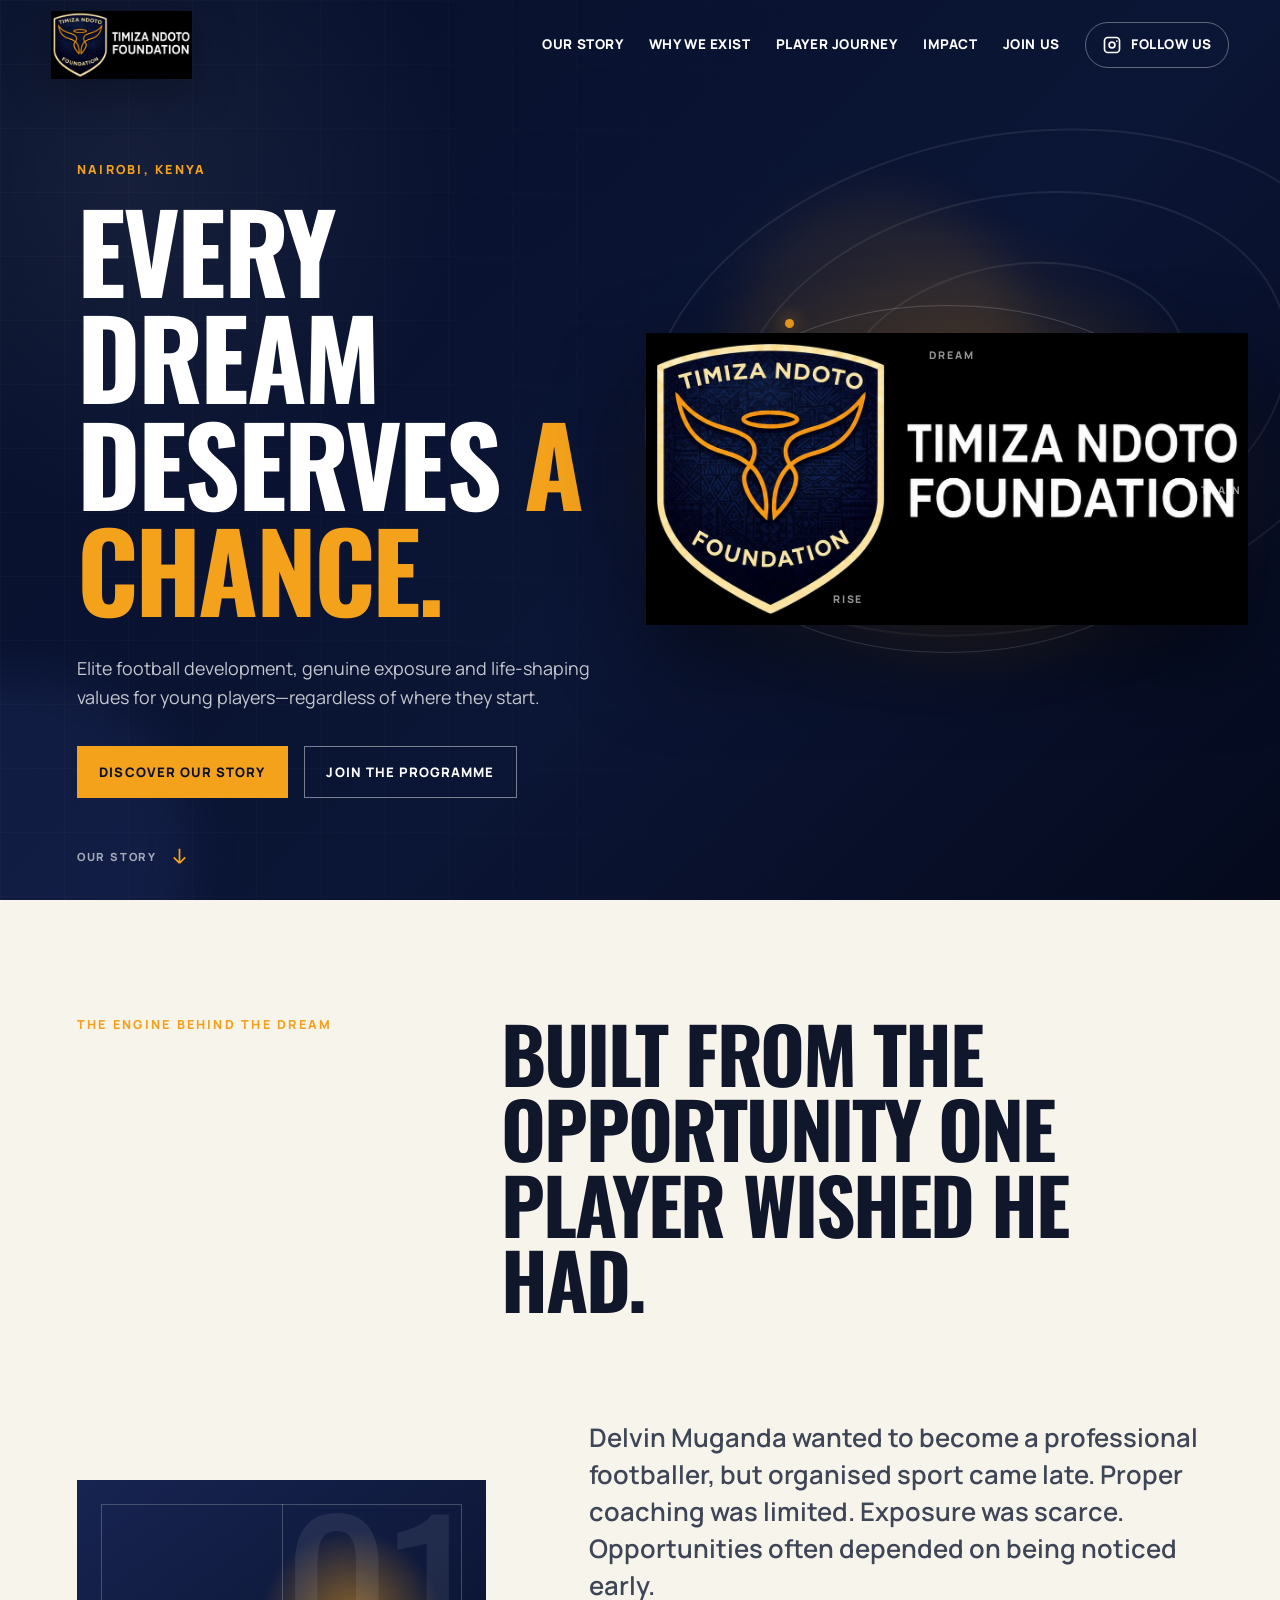
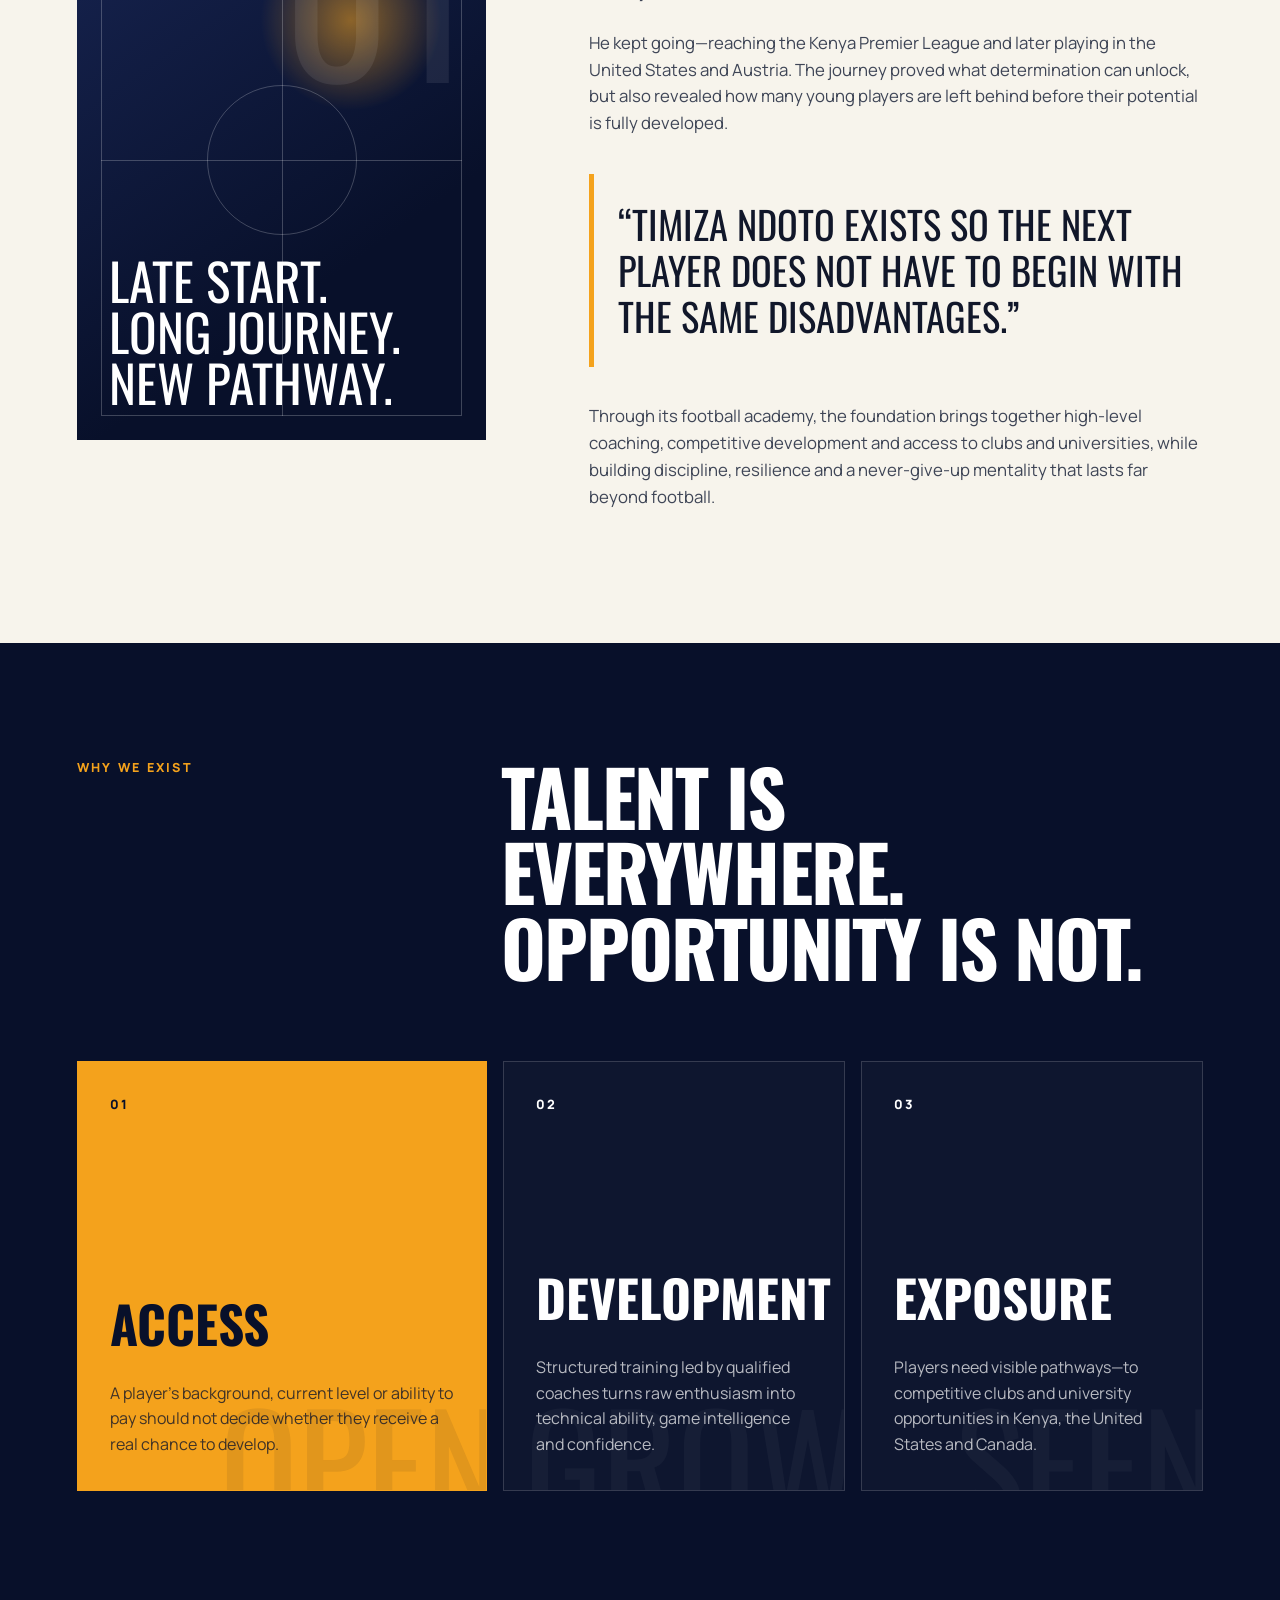
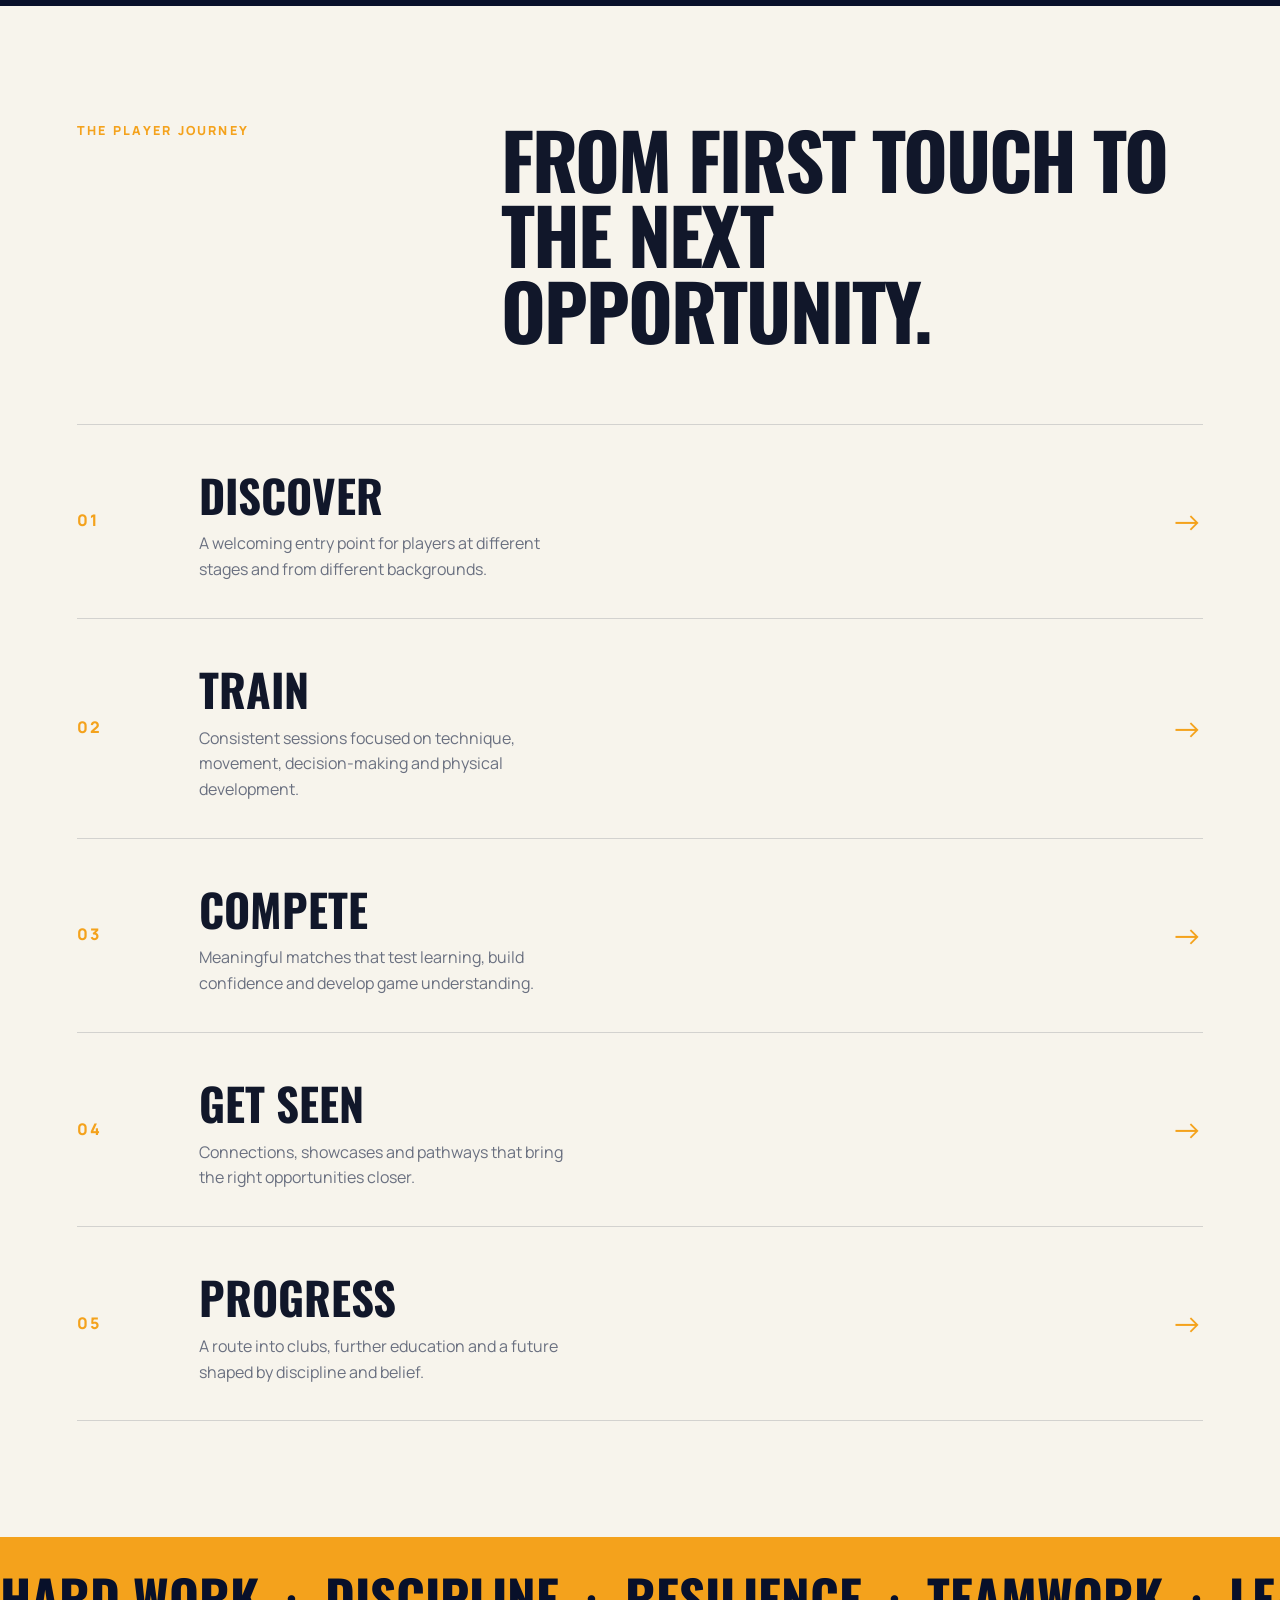
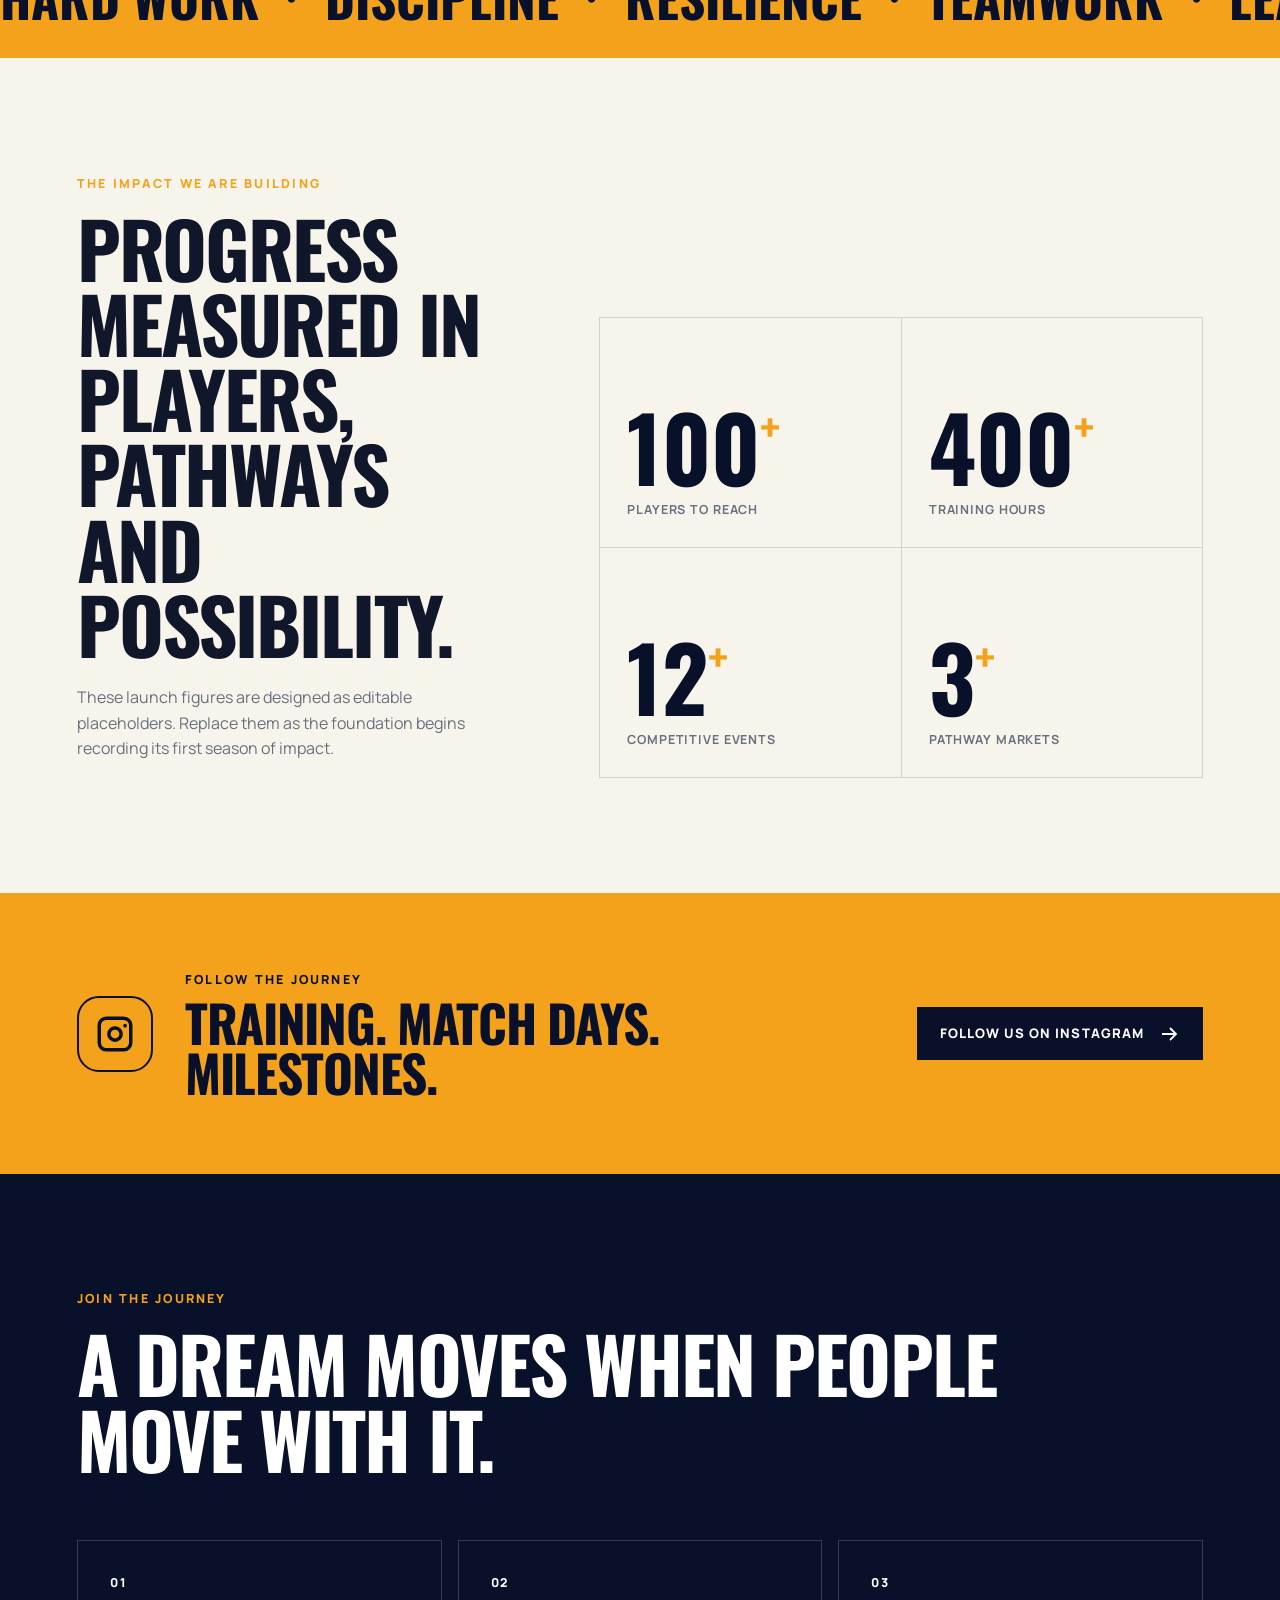
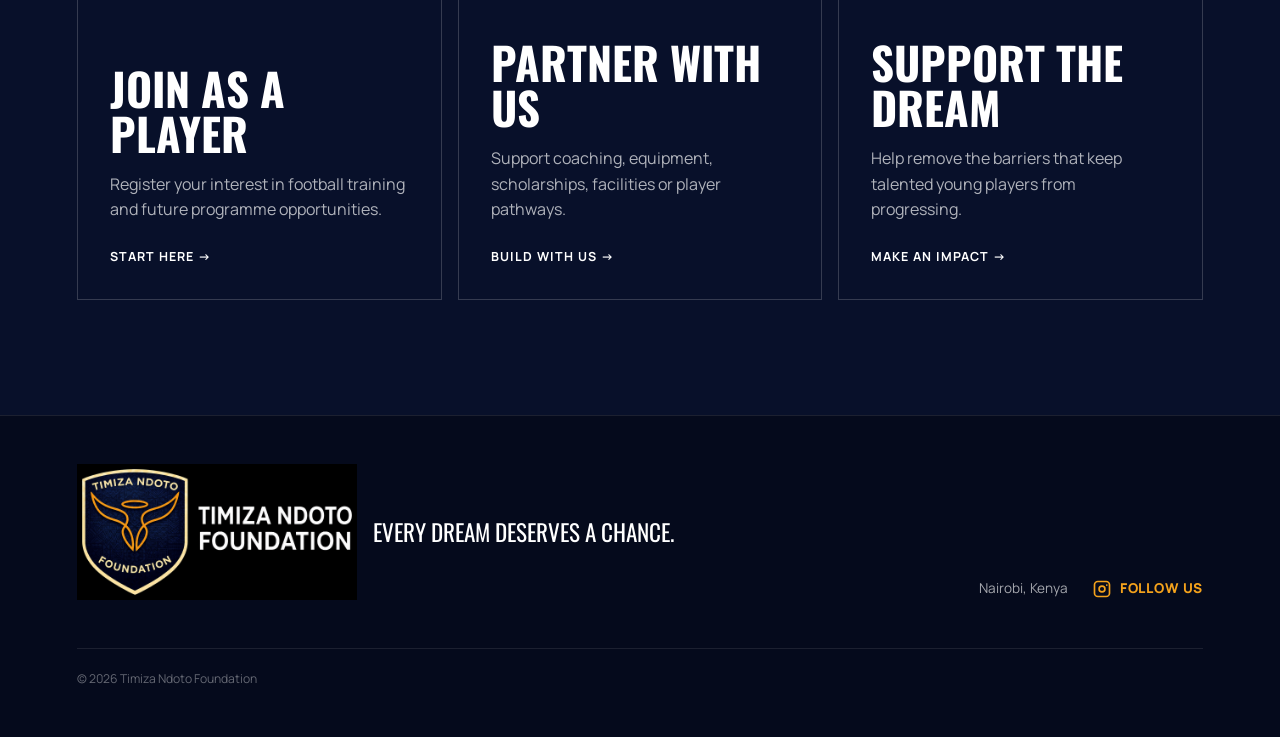
==== index.html @ 2d0fd2ae "Add files via upload Initial file upload and commit for the website" ====
<!doctype html>
<html lang="en">
<head>
  <meta charset="utf-8">
  <meta name="viewport" content="width=device-width, initial-scale=1">
  <meta name="description" content="Timiza Ndoto Foundation creates access to football development, opportunity and life-shaping support for young people in Nairobi.">
  <meta name="theme-color" content="#08102a">
  <title>Timiza Ndoto Foundation | Every Dream Deserves a Chance</title>
  <link rel="preconnect" href="https://fonts.googleapis.com">
  <link rel="preconnect" href="https://fonts.gstatic.com" crossorigin>
  <link href="https://fonts.googleapis.com/css2?family=Manrope:wght@400;500;600;700;800&family=Oswald:wght@500;600;700&display=swap" rel="stylesheet">
  <link rel="stylesheet" href="styles.css">
  <script defer src="script.js"></script>
</head>
<body>
  <a class="skip-link" href="#main">Skip to content</a>

  <header class="site-header" data-header>
    <a class="brand" href="#top" aria-label="Timiza Ndoto Foundation home">
      <img src="timiza-ndoto-foundation-logo.png" alt="Timiza Ndoto Foundation logo">
    </a>

    <button class="menu-button" type="button" aria-expanded="false" aria-controls="site-nav" data-menu-button>
      <span></span><span></span><span></span>
      <span class="sr-only">Open navigation</span>
    </button>

    <nav class="site-nav" id="site-nav" aria-label="Main navigation" data-nav>
      <a href="#story">Our story</a>
      <a href="#purpose">Why we exist</a>
      <a href="#journey">Player journey</a>
      <a href="#impact">Impact</a>
      <a href="#join">Join us</a>
      
      <a class="instagram-link" href="https://www.instagram.com/timizandotofootballacademy/" target="_blank" rel="noreferrer" aria-label="Follow Timiza Ndoto Foundation on Instagram">
        <svg aria-hidden="true" viewBox="0 0 24 24"><path d="M7 2h10a5 5 0 0 1 5 5v10a5 5 0 0 1-5 5H7a5 5 0 0 1-5-5V7a5 5 0 0 1 5-5Zm0 2a3 3 0 0 0-3 3v10a3 3 0 0 0 3 3h10a3 3 0 0 0 3-3V7a3 3 0 0 0-3-3H7Zm5 3.5A4.5 4.5 0 1 1 7.5 12 4.5 4.5 0 0 1 12 7.5Zm0 2A2.5 2.5 0 1 0 14.5 12 2.5 2.5 0 0 0 12 9.5ZM17.75 6.2a1.05 1.05 0 1 1-1.05 1.05 1.05 1.05 0 0 1 1.05-1.05Z"/></svg>
        <span>Follow us</span>
      </a>
    </nav>
  </header>

  <main id="main">
    <section class="hero" id="top" aria-labelledby="hero-title">
      <div class="hero-grid-lines" aria-hidden="true"></div>
      <div class="hero-glow hero-glow-one" aria-hidden="true"></div>
      <div class="hero-glow hero-glow-two" aria-hidden="true"></div>

      <div class="hero-copy reveal">
        <p class="eyebrow">Nairobi, Kenya</p>
        <h1 id="hero-title">Every dream deserves <em>a chance.</em></h1>
        <p class="hero-intro">Elite football development, genuine exposure and life-shaping values for young players—regardless of where they start.</p>
        <div class="hero-actions">
          <a class="button button-primary" href="#story">Discover our story</a>
          <a class="button button-ghost" href="#join">Join the programme</a>
        </div>
      </div>

      <div class="hero-mark reveal" aria-hidden="true">
        <div class="crest-orbit crest-orbit-one"></div>
        <div class="crest-orbit crest-orbit-two"></div>
        <img src="timiza-ndoto-foundation-logo.png" alt="">
        <span class="orbit-word orbit-word-one">Dream</span>
        <span class="orbit-word orbit-word-two">Train</span>
        <span class="orbit-word orbit-word-three">Rise</span>
      </div>

      <a class="scroll-cue" href="#story" aria-label="Scroll to our story">
        <span>Our story</span>
        <svg aria-hidden="true" viewBox="0 0 24 24"><path d="M12 4v15m0 0-6-6m6 6 6-6"/></svg>
      </a>
    </section>

    <section class="story section" id="story" aria-labelledby="story-title">
      <div class="section-heading reveal">
        <p class="eyebrow">The engine behind the dream</p>
        <h2 id="story-title">Built from the opportunity one player wished he had.</h2>
      </div>

      <div class="story-layout">
        <div class="story-visual reveal" role="img" aria-label="Abstract football pitch illustration representing the founder's journey">
          <div class="pitch-line pitch-line-centre"></div>
          <div class="pitch-circle"></div>
          <div class="story-number">01</div>
          <p>Late start.<br>Long journey.<br>New pathway.</p>
        </div>

        <div class="story-copy reveal">
          <p class="lead">Delvin Muganda wanted to become a professional footballer, but organised sport came late. Proper coaching was limited. Exposure was scarce. Opportunities often depended on being noticed early.</p>
          <p>He kept going—reaching the Kenya Premier League and later playing in the United States and Austria. The journey proved what determination can unlock, but also revealed how many young players are left behind before their potential is fully developed.</p>
          <blockquote>“Timiza Ndoto exists so the next player does not have to begin with the same disadvantages.”</blockquote>
          <p>Through its football academy, the foundation brings together high-level coaching, competitive development and access to clubs and universities, while building discipline, resilience and a never-give-up mentality that lasts far beyond football.</p>
        </div>
      </div>
    </section>

    <section class="purpose section section-dark" id="purpose" aria-labelledby="purpose-title">
      <div class="section-heading reveal">
        <p class="eyebrow">Why we exist</p>
        <h2 id="purpose-title">Talent is everywhere. Opportunity is not.</h2>
      </div>

      <div class="purpose-grid">
        <article class="purpose-card purpose-card-feature reveal">
          <span class="card-index">01</span>
          <h3>Access</h3>
          <p>A player’s background, current level or ability to pay should not decide whether they receive a real chance to develop.</p>
          <span class="card-word" aria-hidden="true">OPEN</span>
        </article>
        <article class="purpose-card reveal">
          <span class="card-index">02</span>
          <h3>Development</h3>
          <p>Structured training led by qualified coaches turns raw enthusiasm into technical ability, game intelligence and confidence.</p>
          <span class="card-word" aria-hidden="true">GROW</span>
        </article>
        <article class="purpose-card reveal">
          <span class="card-index">03</span>
          <h3>Exposure</h3>
          <p>Players need visible pathways—to competitive clubs and university opportunities in Kenya, the United States and Canada.</p>
          <span class="card-word" aria-hidden="true">SEEN</span>
        </article>
      </div>
    </section>

    <section class="journey section" id="journey" aria-labelledby="journey-title">
      <div class="section-heading reveal">
        <p class="eyebrow">The player journey</p>
        <h2 id="journey-title">From first touch to the next opportunity.</h2>
      </div>

      <ol class="journey-track">
        <li class="journey-step reveal">
          <span class="step-number">01</span>
          <div><h3>Discover</h3><p>A welcoming entry point for players at different stages and from different backgrounds.</p></div>
        </li>
        <li class="journey-step reveal">
          <span class="step-number">02</span>
          <div><h3>Train</h3><p>Consistent sessions focused on technique, movement, decision-making and physical development.</p></div>
        </li>
        <li class="journey-step reveal">
          <span class="step-number">03</span>
          <div><h3>Compete</h3><p>Meaningful matches that test learning, build confidence and develop game understanding.</p></div>
        </li>
        <li class="journey-step reveal">
          <span class="step-number">04</span>
          <div><h3>Get seen</h3><p>Connections, showcases and pathways that bring the right opportunities closer.</p></div>
        </li>
        <li class="journey-step reveal">
          <span class="step-number">05</span>
          <div><h3>Progress</h3><p>A route into clubs, further education and a future shaped by discipline and belief.</p></div>
        </li>
      </ol>
    </section>

    <section class="values" aria-label="Foundation values">
      <div class="values-marquee" aria-hidden="true">
        <span>Hard work</span><i>•</i><span>Discipline</span><i>•</i><span>Resilience</span><i>•</i><span>Teamwork</span><i>•</i><span>Leadership</span><i>•</i><span>Never give up</span><i>•</i>
        <span>Hard work</span><i>•</i><span>Discipline</span><i>•</i><span>Resilience</span><i>•</i><span>Teamwork</span><i>•</i><span>Leadership</span><i>•</i><span>Never give up</span><i>•</i>
      </div>
    </section>

    <section class="impact section" id="impact" aria-labelledby="impact-title">
      <div class="impact-intro reveal">
        <p class="eyebrow">The impact we are building</p>
        <h2 id="impact-title">Progress measured in players, pathways and possibility.</h2>
        <p>These launch figures are designed as editable placeholders. Replace them as the foundation begins recording its first season of impact.</p>
      </div>

      <div class="impact-grid">
        <article class="impact-stat reveal"><strong data-count="100">100</strong><span>players to reach</span></article>
        <article class="impact-stat reveal"><strong data-count="400">400</strong><span>training hours</span></article>
        <article class="impact-stat reveal"><strong data-count="12">12</strong><span>competitive events</span></article>
        <article class="impact-stat reveal"><strong data-count="3">3</strong><span>pathway markets</span></article>
      </div>
    </section>

    <section class="instagram-band" aria-labelledby="instagram-title">
      <div class="instagram-band-inner reveal">
        <div class="instagram-icon-large" aria-hidden="true">
          <svg viewBox="0 0 24 24"><path d="M7 2h10a5 5 0 0 1 5 5v10a5 5 0 0 1-5 5H7a5 5 0 0 1-5-5V7a5 5 0 0 1 5-5Zm0 2a3 3 0 0 0-3 3v10a3 3 0 0 0 3 3h10a3 3 0 0 0 3-3V7a3 3 0 0 0-3-3H7Zm5 3.5A4.5 4.5 0 1 1 7.5 12 4.5 4.5 0 0 1 12 7.5Zm0 2A2.5 2.5 0 1 0 14.5 12 2.5 2.5 0 0 0 12 9.5ZM17.75 6.2a1.05 1.05 0 1 1-1.05 1.05 1.05 1.05 0 0 1 1.05-1.05Z"/></svg>
        </div>
        <div>
          <p class="eyebrow">Follow the journey</p>
          <h2 id="instagram-title">Training. Match days. Milestones.</h2>
        </div>
        
        <a class="button button-dark" href="https://www.instagram.com/timizandotofootballacademy/" target="_blank" rel="noreferrer">
          Follow us on Instagram
          <svg aria-hidden="true" viewBox="0 0 24 24"><path d="M5 12h14m-6-6 6 6-6 6"/></svg>
        </a>
      </div>
    </section>

    <section class="join section section-dark" id="join" aria-labelledby="join-title">
      <div class="join-copy reveal">
        <p class="eyebrow">Join the journey</p>
        <h2 id="join-title">A dream moves when people move with it.</h2>
      </div>
      <div class="join-grid">
        <a class="join-card reveal" href="https://www.instagram.com/timizandotofootballacademy/" target="_blank" rel="noreferrer">
          <span>01</span><h3>Join as a player</h3><p>Register your interest in football training and future programme opportunities.</p><b>Start here →</b>
        </a>
        <a class="join-card reveal" href="https://www.instagram.com/timizandotofootballacademy/" target="_blank" rel="noreferrer">
          <span>02</span><h3>Partner with us</h3><p>Support coaching, equipment, scholarships, facilities or player pathways.</p><b>Build with us →</b>
        </a>
        <a class="join-card reveal" href="https://www.instagram.com/timizandotofootballacademy/" target="_blank" rel="noreferrer">
          <span>03</span><h3>Support the dream</h3><p>Help remove the barriers that keep talented young players from progressing.</p><b>Make an impact →</b>
        </a>
      </div>
    </section>
  </main>

  <footer class="site-footer">
    <div class="footer-brand">
      <img src="timiza-ndoto-foundation-logo.png" alt="Timiza Ndoto Foundation logo">
      <p>Every dream deserves a chance.</p>
    </div>
    <div class="footer-meta">
      <p>Nairobi, Kenya</p>
      
      <a class="footer-instagram" href="https://www.instagram.com/timizandotofootballacademy/" target="_blank" rel="noreferrer" aria-label="Follow Timiza Ndoto Foundation on Instagram">
        <svg aria-hidden="true" viewBox="0 0 24 24"><path d="M7 2h10a5 5 0 0 1 5 5v10a5 5 0 0 1-5 5H7a5 5 0 0 1-5-5V7a5 5 0 0 1 5-5Zm0 2a3 3 0 0 0-3 3v10a3 3 0 0 0 3 3h10a3 3 0 0 0 3-3V7a3 3 0 0 0-3-3H7Zm5 3.5A4.5 4.5 0 1 1 7.5 12 4.5 4.5 0 0 1 12 7.5Zm0 2A2.5 2.5 0 1 0 14.5 12 2.5 2.5 0 0 0 12 9.5ZM17.75 6.2a1.05 1.05 0 1 1-1.05 1.05 1.05 1.05 0 0 1 1.05-1.05Z"/></svg>
        <span>Follow us</span>
      </a>
    </div>
    <p class="copyright">© <span data-year></span> Timiza Ndoto Foundation</p>
  </footer>
</body>
</html>
---- styles.css ----
:root {
  --navy: #08102a;
  --navy-2: #0d1737;
  --ink: #11172a;
  --cream: #fff2cf;
  --paper: #f7f4ec;
  --gold: #f4a21c;
  --gold-soft: #ffe4a1;
  --white: #fff;
  --muted: #6a7080;
  --line: rgba(8,16,42,.15);
  --max: 1280px;
  --header-h: 90px;
}

* { box-sizing: border-box; }
html { scroll-behavior: smooth; }
body {
  margin: 0;
  background: var(--paper);
  color: var(--ink);
  font-family: "Manrope", system-ui, sans-serif;
  line-height: 1.6;
  overflow-x: hidden;
}
body.menu-open { overflow: hidden; }
a { color: inherit; }
img { display: block; max-width: 100%; }
button, a { -webkit-tap-highlight-color: transparent; }

.sr-only {
  position: absolute;
  width: 1px;
  height: 1px;
  padding: 0;
  margin: -1px;
  overflow: hidden;
  clip: rect(0,0,0,0);
  white-space: nowrap;
  border: 0;
}
.skip-link {
  position: fixed;
  left: 1rem;
  top: -4rem;
  z-index: 1000;
  background: var(--gold);
  color: var(--navy);
  padding: .75rem 1rem;
  font-weight: 800;
  text-decoration: none;
}
.skip-link:focus { top: 1rem; }

.site-header {
  position: fixed;
  inset: 0 0 auto;
  z-index: 50;
  height: var(--header-h);
  display: flex;
  align-items: center;
  justify-content: space-between;
  padding: 0 clamp(1.2rem, 4vw, 4rem);
  color: var(--white);
  transition: background .3s ease, height .3s ease, box-shadow .3s ease;
}
.site-header.scrolled {
  height: 72px;
  background: rgba(8,16,42,.94);
  backdrop-filter: blur(16px);
  box-shadow: 0 10px 35px rgba(0,0,0,.16);
}
.brand { display: inline-flex; align-items: center; z-index: 2; }
.brand img { width: auto; height: 68px; filter: drop-shadow(0 8px 22px rgba(0,0,0,.28)); transition: height .3s ease; }
.site-header.scrolled .brand img { height: 54px; }
.site-nav { display: flex; align-items: center; gap: clamp(1rem, 2vw, 2rem); }
.site-nav > a {
  color: var(--white);
  text-decoration: none;
  font-size: .84rem;
  font-weight: 800;
  letter-spacing: .04em;
  text-transform: uppercase;
}
.site-nav > a:not(.instagram-link) { position: relative; }
.site-nav > a:not(.instagram-link)::after {
  content: "";
  position: absolute;
  left: 0;
  bottom: -.45rem;
  width: 100%;
  height: 2px;
  background: var(--gold);
  transform: scaleX(0);
  transform-origin: right;
  transition: transform .25s ease;
}
.site-nav > a:hover::after,
.site-nav > a:focus-visible::after { transform: scaleX(1); transform-origin: left; }
.instagram-link {
  display: inline-flex;
  align-items: center;
  gap: .55rem;
  padding: .7rem 1rem;
  border: 1px solid rgba(255,255,255,.35);
  border-radius: 999px;
}
.instagram-link:hover { background: var(--gold); color: var(--navy); border-color: var(--gold); }
.instagram-link svg, .footer-instagram svg { width: 20px; height: 20px; fill: currentColor; }
.menu-button { display: none; }

.hero {
  position: relative;
  min-height: 100svh;
  display: grid;
  grid-template-columns: minmax(0, 1.05fr) minmax(320px, .95fr);
  align-items: center;
  gap: 3rem;
  padding: calc(var(--header-h) + 4rem) clamp(1.2rem, 6vw, 7rem) 6rem;
  background:
    radial-gradient(circle at 76% 50%, rgba(244,162,28,.17), transparent 22%),
    radial-gradient(circle at 10% 20%, rgba(255,255,255,.06), transparent 25%),
    linear-gradient(135deg, #07102b 0%, #0b1535 58%, #050a1d 100%);
  color: var(--white);
  overflow: hidden;
}
.hero::before {
  content: "";
  position: absolute;
  inset: 0;
  background-image: linear-gradient(rgba(255,255,255,.025) 1px, transparent 1px), linear-gradient(90deg, rgba(255,255,255,.025) 1px, transparent 1px);
  background-size: 64px 64px;
  mask-image: linear-gradient(to right, black, transparent 85%);
}
.hero-grid-lines {
  position: absolute;
  right: -8vw;
  top: 15%;
  width: 58vw;
  aspect-ratio: 1.5;
  border: 2px solid rgba(255,255,255,.08);
  border-radius: 50%;
  transform: rotate(-12deg);
}
.hero-grid-lines::before,
.hero-grid-lines::after {
  content: "";
  position: absolute;
  inset: 12%;
  border: inherit;
  border-radius: inherit;
}
.hero-grid-lines::after { inset: 26%; }
.hero-glow { position: absolute; border-radius: 50%; filter: blur(24px); opacity: .6; }
.hero-glow-one { width: 18rem; height: 18rem; right: 20%; top: 22%; background: rgba(244,162,28,.16); }
.hero-glow-two { width: 22rem; height: 22rem; left: -10rem; bottom: -8rem; background: rgba(70,93,180,.22); }
.hero-copy { position: relative; z-index: 2; max-width: 760px; }
.eyebrow {
  margin: 0 0 1rem;
  color: var(--gold);
  font-size: .78rem;
  font-weight: 800;
  letter-spacing: .18em;
  text-transform: uppercase;
}
.hero h1, .section-heading h2, .impact-intro h2, .join-copy h2, .instagram-band h2 {
  font-family: "Oswald", Impact, sans-serif;
  text-transform: uppercase;
  line-height: .98;
  letter-spacing: -.025em;
}
.hero h1 {
  margin: 0;
  max-width: 900px;
  font-size: clamp(4.2rem, 8.5vw, 9rem);
  font-weight: 700;
}
.hero h1 em { color: var(--gold); font-style: normal; }
.hero-intro { max-width: 650px; margin: 2rem 0 0; color: rgba(255,255,255,.76); font-size: clamp(1rem, 1.4vw, 1.22rem); }
.hero-actions { display: flex; flex-wrap: wrap; gap: 1rem; margin-top: 2.2rem; }
.button {
  display: inline-flex;
  align-items: center;
  justify-content: center;
  gap: .8rem;
  min-height: 52px;
  padding: .85rem 1.35rem;
  border: 1px solid transparent;
  text-decoration: none;
  font-size: .82rem;
  font-weight: 800;
  letter-spacing: .08em;
  text-transform: uppercase;
  transition: transform .2s ease, background .2s ease, color .2s ease, border-color .2s ease;
}
.button:hover { transform: translateY(-2px); }
.button-primary { background: var(--gold); color: var(--navy); }
.button-primary:hover { background: var(--gold-soft); }
.button-ghost { border-color: rgba(255,255,255,.45); color: var(--white); }
.button-ghost:hover { background: var(--white); color: var(--navy); }
.button-dark { background: var(--navy); color: var(--white); }
.button-dark svg { width: 24px; fill: none; stroke: currentColor; stroke-width: 1.8; }

.hero-mark {
  position: relative;
  z-index: 2;
  width: min(47vw, 700px);
  aspect-ratio: 2 / 1;
  justify-self: center;
  display: grid;
  place-items: center;
}
.hero-mark::before {
  content: "";
  position: absolute;
  inset: 2% 5%;
  border-radius: 50%;
  background: radial-gradient(circle, rgba(244,162,28,.17), rgba(244,162,28,.02) 62%, transparent 63%);
  box-shadow: 0 0 100px rgba(244,162,28,.15);
}
.hero-mark img { position: relative; width: 100%; filter: drop-shadow(0 35px 45px rgba(0,0,0,.45)); animation: float 5s ease-in-out infinite; }
.crest-orbit { position: absolute; border: 1px solid rgba(255,255,255,.18); border-radius: 50%; }
.crest-orbit-one { inset: -8% 5%; animation: spin 28s linear infinite; }
.crest-orbit-two { inset: 8% 17%; border-style: dashed; animation: spinReverse 22s linear infinite; }
.crest-orbit-one::before, .crest-orbit-two::before {
  content: "";
  position: absolute;
  width: 9px;
  height: 9px;
  border-radius: 50%;
  background: var(--gold);
  box-shadow: 0 0 18px var(--gold);
}
.crest-orbit-one::before { left: 20%; top: 4%; }
.crest-orbit-two::before { right: 3%; bottom: 34%; }
.orbit-word { position: absolute; color: rgba(255,255,255,.58); font-size: .66rem; font-weight: 800; letter-spacing: .18em; text-transform: uppercase; }
.orbit-word-one { top: 6%; left: 47%; }
.orbit-word-two { right: 1%; top: 51%; }
.orbit-word-three { bottom: 7%; left: 31%; }
.scroll-cue {
  position: absolute;
  z-index: 2;
  left: clamp(1.2rem, 6vw, 7rem);
  bottom: 2rem;
  display: flex;
  align-items: center;
  gap: .7rem;
  color: rgba(255,255,255,.62);
  text-decoration: none;
  font-size: .7rem;
  font-weight: 800;
  letter-spacing: .16em;
  text-transform: uppercase;
}
.scroll-cue svg { width: 23px; fill: none; stroke: var(--gold); stroke-width: 1.8; animation: bounce 1.7s ease-in-out infinite; }

.section { padding: clamp(5rem, 9vw, 9rem) clamp(1.2rem, 6vw, 7rem); }
.section > * { width: min(100%, var(--max)); margin-inline: auto; }
.section-heading { display: grid; grid-template-columns: .75fr 1.4fr; gap: 3rem; align-items: start; margin-bottom: clamp(3rem, 6vw, 6rem); }
.section-heading h2, .impact-intro h2, .join-copy h2, .instagram-band h2 { margin: 0; font-size: clamp(3rem, 6vw, 6.5rem); }
.story-layout { display: grid; grid-template-columns: minmax(300px, .8fr) minmax(0, 1.2fr); gap: clamp(3rem, 8vw, 8rem); align-items: center; }
.story-visual {
  position: relative;
  min-height: 560px;
  display: flex;
  flex-direction: column;
  justify-content: flex-end;
  padding: 2rem;
  color: var(--white);
  overflow: hidden;
  background:
    radial-gradient(circle at 67% 25%, rgba(244,162,28,.55), transparent 18%),
    linear-gradient(145deg, #172451, #08102a 68%);
}
.story-visual::before { content: ""; position: absolute; inset: 1.5rem; border: 1px solid rgba(255,255,255,.22); }
.story-visual::after { content: ""; position: absolute; left: 1.5rem; right: 1.5rem; top: 50%; border-top: 1px solid rgba(255,255,255,.22); }
.pitch-line-centre { position: absolute; top: 1.5rem; bottom: 1.5rem; left: 50%; border-left: 1px solid rgba(255,255,255,.22); }
.pitch-circle { position: absolute; left: 50%; top: 50%; width: 150px; height: 150px; border: 1px solid rgba(255,255,255,.22); border-radius: 50%; transform: translate(-50%,-50%); }
.story-number { position: absolute; top: .3rem; right: 1rem; color: rgba(255,255,255,.08); font-family: "Oswald"; font-size: 13rem; line-height: 1; }
.story-visual p { position: relative; z-index: 2; margin: 0; font-family: "Oswald"; font-size: clamp(2.5rem, 4vw, 4.5rem); line-height: 1; text-transform: uppercase; }
.story-copy { font-size: 1.05rem; }
.story-copy .lead { font-size: clamp(1.3rem, 2vw, 1.75rem); line-height: 1.45; font-weight: 600; }
.story-copy p { color: #3e4556; }
.story-copy blockquote { margin: 2.3rem 0; padding: 1.7rem 0 1.7rem 1.5rem; border-left: 5px solid var(--gold); font-family: "Oswald"; font-size: clamp(1.7rem, 3vw, 2.65rem); line-height: 1.2; text-transform: uppercase; }

.section-dark { background: var(--navy); color: var(--white); }
.section-dark .section-heading h2, .section-dark .join-copy h2 { color: var(--white); }
.purpose-grid { display: grid; grid-template-columns: 1.2fr 1fr 1fr; gap: 1rem; }
.purpose-card {
  position: relative;
  min-height: 430px;
  padding: 2rem;
  border: 1px solid rgba(255,255,255,.16);
  display: flex;
  flex-direction: column;
  overflow: hidden;
  background: rgba(255,255,255,.025);
  transition: transform .25s ease, border-color .25s ease, background .25s ease;
}
.purpose-card:hover { transform: translateY(-6px); border-color: var(--gold); background: rgba(255,255,255,.05); }
.purpose-card-feature { background: var(--gold); color: var(--navy); border-color: var(--gold); }
.card-index { font-weight: 800; font-size: .8rem; letter-spacing: .16em; }
.purpose-card h3 { margin: auto 0 1rem; font-family: "Oswald"; font-size: clamp(2.6rem, 4vw, 4.5rem); text-transform: uppercase; }
.purpose-card p { position: relative; z-index: 2; max-width: 28rem; margin: 0; color: rgba(255,255,255,.7); }
.purpose-card-feature p { color: rgba(8,16,42,.76); }
.card-word { position: absolute; right: -1rem; bottom: -2.7rem; color: rgba(255,255,255,.035); font-family: "Oswald"; font-size: 9rem; line-height: 1; }
.purpose-card-feature .card-word { color: rgba(8,16,42,.08); }

.journey-track { list-style: none; padding: 0; margin: 0; border-top: 1px solid var(--line); }
.journey-step { display: grid; grid-template-columns: 90px .65fr 1fr; align-items: center; gap: 2rem; padding: 2.2rem 0; border-bottom: 1px solid var(--line); }
.journey-step::after { content: "→"; justify-self: end; font-size: 2rem; color: var(--gold); }
.step-number { color: var(--gold); font-weight: 800; letter-spacing: .12em; }
.journey-step h3 { margin: 0; font-family: "Oswald"; font-size: clamp(2rem, 3.5vw, 4rem); text-transform: uppercase; }
.journey-step p { margin: 0; max-width: 620px; color: var(--muted); }

.values { overflow: hidden; padding: 1.25rem 0; background: var(--gold); color: var(--navy); }
.values-marquee { display: flex; width: max-content; align-items: center; gap: 1.4rem; animation: marquee 26s linear infinite; }
.values-marquee span { font-family: "Oswald"; font-size: clamp(2.1rem, 4vw, 4.4rem); font-weight: 700; text-transform: uppercase; white-space: nowrap; }
.values-marquee i { font-style: normal; font-size: 2rem; }

.impact { display: grid; grid-template-columns: .82fr 1.18fr; gap: clamp(3rem, 8vw, 8rem); align-items: end; }
.impact > * { width: auto; margin: 0; }
.impact-intro h2 { margin-bottom: 1.5rem; }
.impact-intro > p:last-child { max-width: 600px; color: var(--muted); }
.impact-grid { display: grid; grid-template-columns: repeat(2, 1fr); border-top: 1px solid var(--line); border-left: 1px solid var(--line); }
.impact-stat { min-height: 230px; display: flex; flex-direction: column; justify-content: flex-end; padding: 1.7rem; border-right: 1px solid var(--line); border-bottom: 1px solid var(--line); }
.impact-stat strong { color: var(--navy); font-family: "Oswald"; font-size: clamp(4rem, 7vw, 7rem); line-height: .9; }
.impact-stat strong::after { content: "+"; color: var(--gold); font-size: .5em; vertical-align: top; }
.impact-stat span { margin-top: .8rem; color: var(--muted); font-weight: 700; text-transform: uppercase; letter-spacing: .07em; font-size: .78rem; }

.instagram-band { padding: clamp(3rem, 6vw, 5rem) clamp(1.2rem, 6vw, 7rem); background: var(--gold); color: var(--navy); }
.instagram-band-inner { width: min(100%, var(--max)); margin: auto; display: grid; grid-template-columns: auto 1fr auto; align-items: center; gap: 2rem; }
.instagram-icon-large { width: 76px; height: 76px; display: grid; place-items: center; border: 2px solid var(--navy); border-radius: 22px; }
.instagram-icon-large svg { width: 42px; fill: currentColor; }
.instagram-band .eyebrow { color: var(--navy); margin-bottom: .45rem; }
.instagram-band h2 { font-size: clamp(2.4rem, 4vw, 4.8rem); }

.join-copy { margin-bottom: 4rem; max-width: var(--max); }
.join-copy h2 { max-width: 950px; }
.join-grid { display: grid; grid-template-columns: repeat(3, 1fr); gap: 1rem; }
.join-card { min-height: 360px; display: flex; flex-direction: column; padding: 2rem; color: var(--white); text-decoration: none; border: 1px solid rgba(255,255,255,.18); transition: background .25s ease, color .25s ease, transform .25s ease; }
.join-card:hover { background: var(--gold); color: var(--navy); transform: translateY(-5px); }
.join-card > span { font-size: .77rem; font-weight: 800; letter-spacing: .14em; }
.join-card h3 { margin: auto 0 1rem; font-family: "Oswald"; font-size: clamp(2.4rem, 3.5vw, 4rem); line-height: 1; text-transform: uppercase; }
.join-card p { margin: 0 0 1.5rem; color: rgba(255,255,255,.68); }
.join-card:hover p { color: rgba(8,16,42,.72); }
.join-card b { text-transform: uppercase; font-size: .78rem; letter-spacing: .08em; }

.site-footer {
  display: grid;
  grid-template-columns: 1fr auto;
  gap: 2rem;
  align-items: end;
  padding: 3rem clamp(1.2rem, 6vw, 7rem);
  background: #050a1c;
  color: var(--white);
  border-top: 1px solid rgba(255,255,255,.09);
}
.footer-brand { display: flex; align-items: center; gap: 1rem; }
.footer-brand img { width: min(280px, 46vw); }
.footer-brand p { margin: 0; font-family: "Oswald"; font-size: 1.45rem; text-transform: uppercase; }
.footer-meta { display: flex; align-items: center; justify-content: flex-end; flex-wrap: wrap; gap: 1rem 1.5rem; color: rgba(255,255,255,.64); font-size: .85rem; }
.footer-meta p { margin: 0; }
.footer-meta a { text-decoration: none; }
.footer-instagram { display: inline-flex; align-items: center; gap: .5rem; color: var(--gold); font-weight: 800; text-transform: uppercase; letter-spacing: .06em; }
.copyright { grid-column: 1 / -1; margin: 1rem 0 0; padding-top: 1.3rem; border-top: 1px solid rgba(255,255,255,.09); color: rgba(255,255,255,.38); font-size: .76rem; }

.reveal { opacity: 0; transform: translateY(28px); transition: opacity .75s ease, transform .75s ease; }
.reveal.is-visible { opacity: 1; transform: none; }

@keyframes float { 0%,100% { transform: translateY(0); } 50% { transform: translateY(-14px); } }
@keyframes spin { to { transform: rotate(360deg); } }
@keyframes spinReverse { to { transform: rotate(-360deg); } }
@keyframes bounce { 0%,100% { transform: translateY(0); } 50% { transform: translateY(7px); } }
@keyframes marquee { to { transform: translateX(-50%); } }

@media (max-width: 620px) {
  .brand img { height: 54px; }
  .site-header.scrolled .brand img { height: 48px; }
  .hero-mark { width: min(94vw, 620px); }
  .footer-brand { align-items: flex-start; flex-direction: column; }
}

@media (max-width: 1040px) {
  .site-nav {
    position: fixed;
    inset: 0;
    display: flex;
    flex-direction: column;
    align-items: flex-start;
    justify-content: center;
    padding: 7rem 2rem 3rem;
    gap: 1.4rem;
    background: var(--navy);
    transform: translateX(100%);
    transition: transform .3s ease;
  }
  .site-nav.open { transform: translateX(0); }
  .site-nav > a { font-family: "Oswald"; font-size: 2rem; }
  .instagram-link { margin-top: 1rem; font-family: "Manrope" !important; font-size: .8rem !important; }
  .menu-button {
    position: relative;
    z-index: 2;
    display: grid;
    gap: 5px;
    width: 46px;
    height: 46px;
    place-content: center;
    border: 1px solid rgba(255,255,255,.35);
    background: transparent;
  }
  .menu-button span:not(.sr-only) { width: 21px; height: 2px; background: var(--white); transition: transform .2s ease, opacity .2s ease; }
  .menu-button.active span:nth-child(1) { transform: translateY(7px) rotate(45deg); }
  .menu-button.active span:nth-child(2) { opacity: 0; }
  .menu-button.active span:nth-child(3) { transform: translateY(-7px) rotate(-45deg); }
  .hero { grid-template-columns: 1fr; padding-top: 9rem; }
  .hero-copy { max-width: 820px; }
  .hero-mark { width: min(74vw, 520px); margin-top: -2rem; }
  .scroll-cue { display: none; }
  .section-heading { grid-template-columns: 1fr; gap: .7rem; }
  .story-layout { grid-template-columns: 1fr; }
  .story-visual { min-height: 430px; }
  .purpose-grid { grid-template-columns: 1fr 1fr; }
  .purpose-card-feature { grid-column: 1 / -1; }
  .impact { grid-template-columns: 1fr; }
  .instagram-band-inner { grid-template-columns: auto 1fr; }
  .instagram-band .button { grid-column: 1 / -1; justify-self: start; }
}

@media (max-width: 720px) {
  :root { --header-h: 76px; }
  .site-header { padding-inline: 1rem; }
  .brand { width: 61px; }
  .hero { min-height: auto; padding: 8.2rem 1.15rem 4rem; gap: 1.2rem; }
  .hero h1 { font-size: clamp(3.4rem, 18vw, 5.7rem); }
  .hero-intro { margin-top: 1.4rem; }
  .hero-actions { align-items: stretch; flex-direction: column; }
  .hero-actions .button { width: 100%; }
  .hero-mark { width: min(92vw, 450px); }
  .section { padding: 5rem 1.15rem; }
  .section-heading h2, .impact-intro h2, .join-copy h2 { font-size: clamp(2.8rem, 14vw, 4.5rem); }
  .story-visual { min-height: 370px; }
  .story-number { font-size: 9rem; }
  .purpose-grid, .join-grid { grid-template-columns: 1fr; }
  .purpose-card-feature { grid-column: auto; }
  .purpose-card, .join-card { min-height: 330px; }
  .journey-step { grid-template-columns: 48px 1fr; gap: 1rem; }
  .journey-step::after { display: none; }
  .journey-step p { grid-column: 2; }
  .impact-grid { grid-template-columns: 1fr; }
  .impact-stat { min-height: 180px; }
  .instagram-band { padding: 3.5rem 1.15rem; }
  .instagram-band-inner { grid-template-columns: 1fr; }
  .instagram-icon-large { width: 62px; height: 62px; }
  .instagram-band .button { grid-column: auto; width: 100%; }
  .site-footer { grid-template-columns: 1fr; padding: 2.5rem 1.15rem; }
  .footer-meta { justify-content: flex-start; flex-direction: column; align-items: flex-start; }
}

@media (prefers-reduced-motion: reduce) {
  html { scroll-behavior: auto; }
  *, *::before, *::after { animation-duration: .01ms !important; animation-iteration-count: 1 !important; transition-duration: .01ms !important; }
  .reveal { opacity: 1; transform: none; }
}
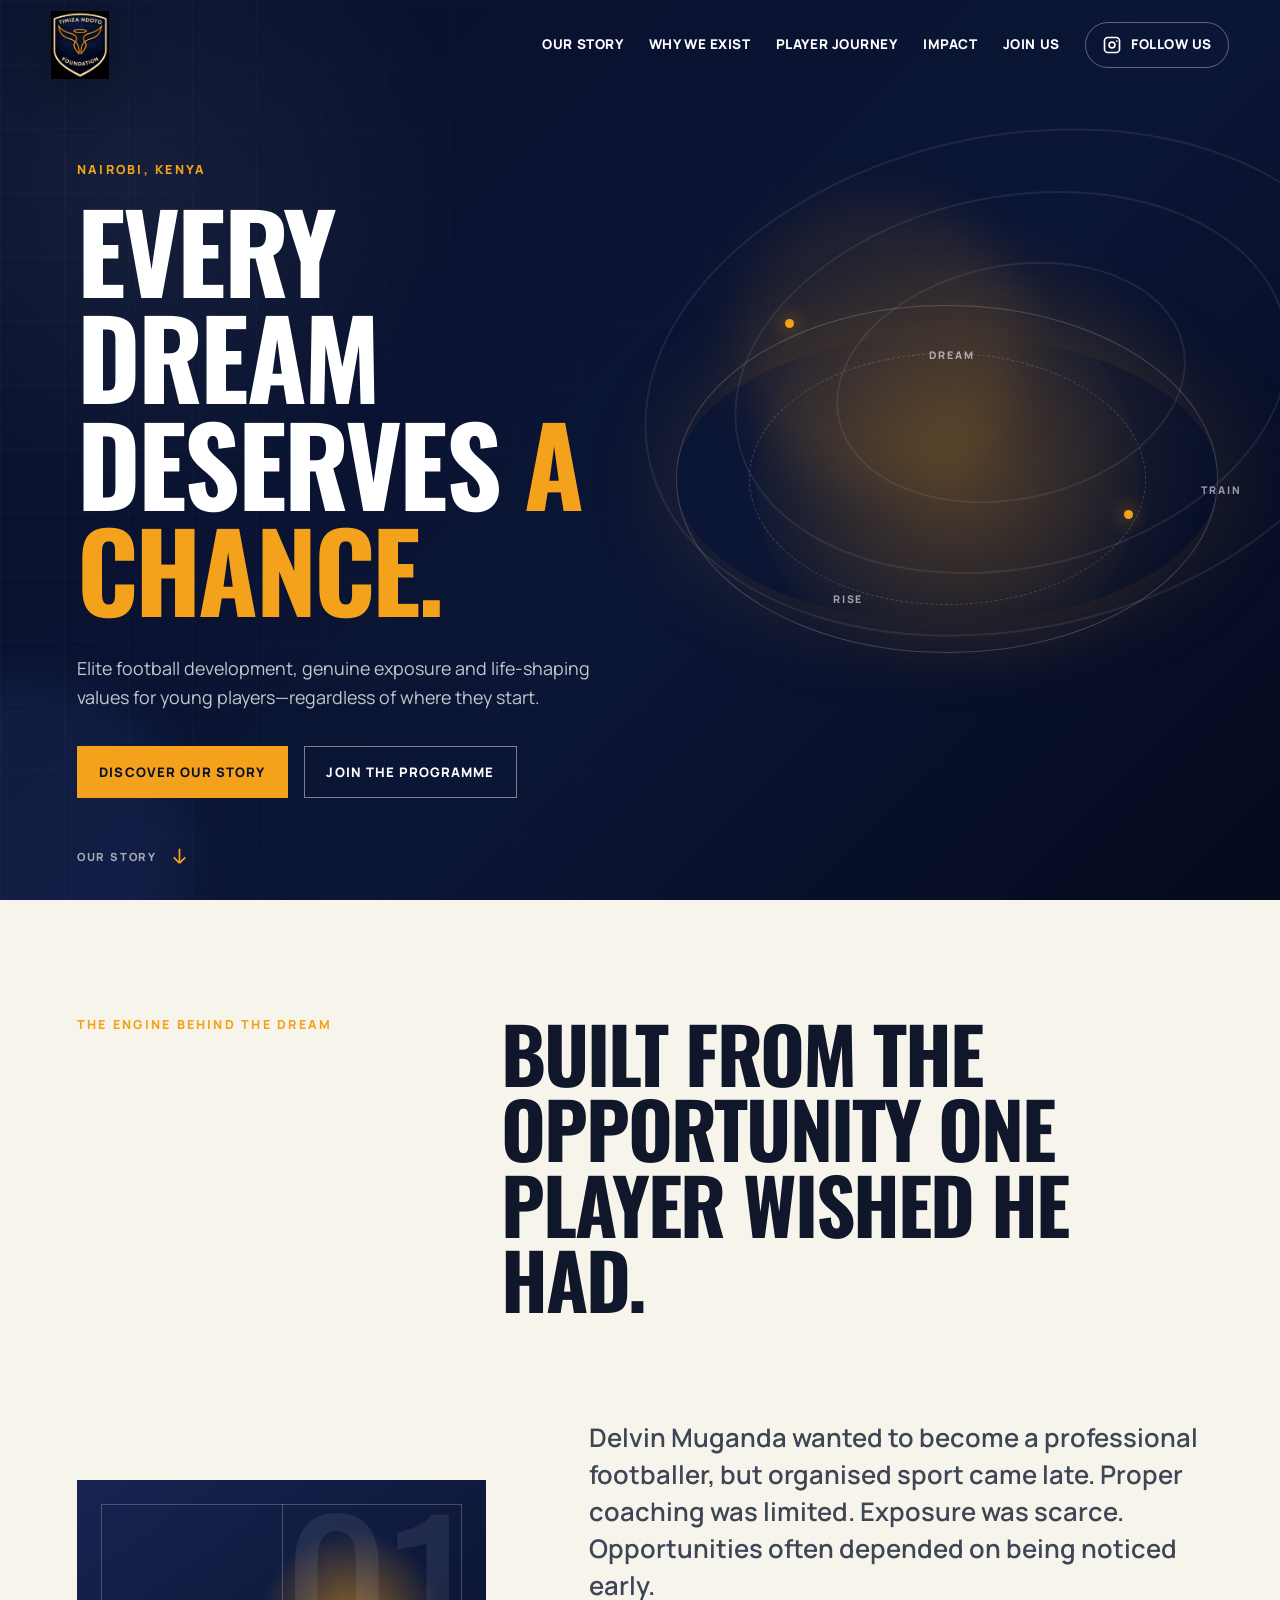
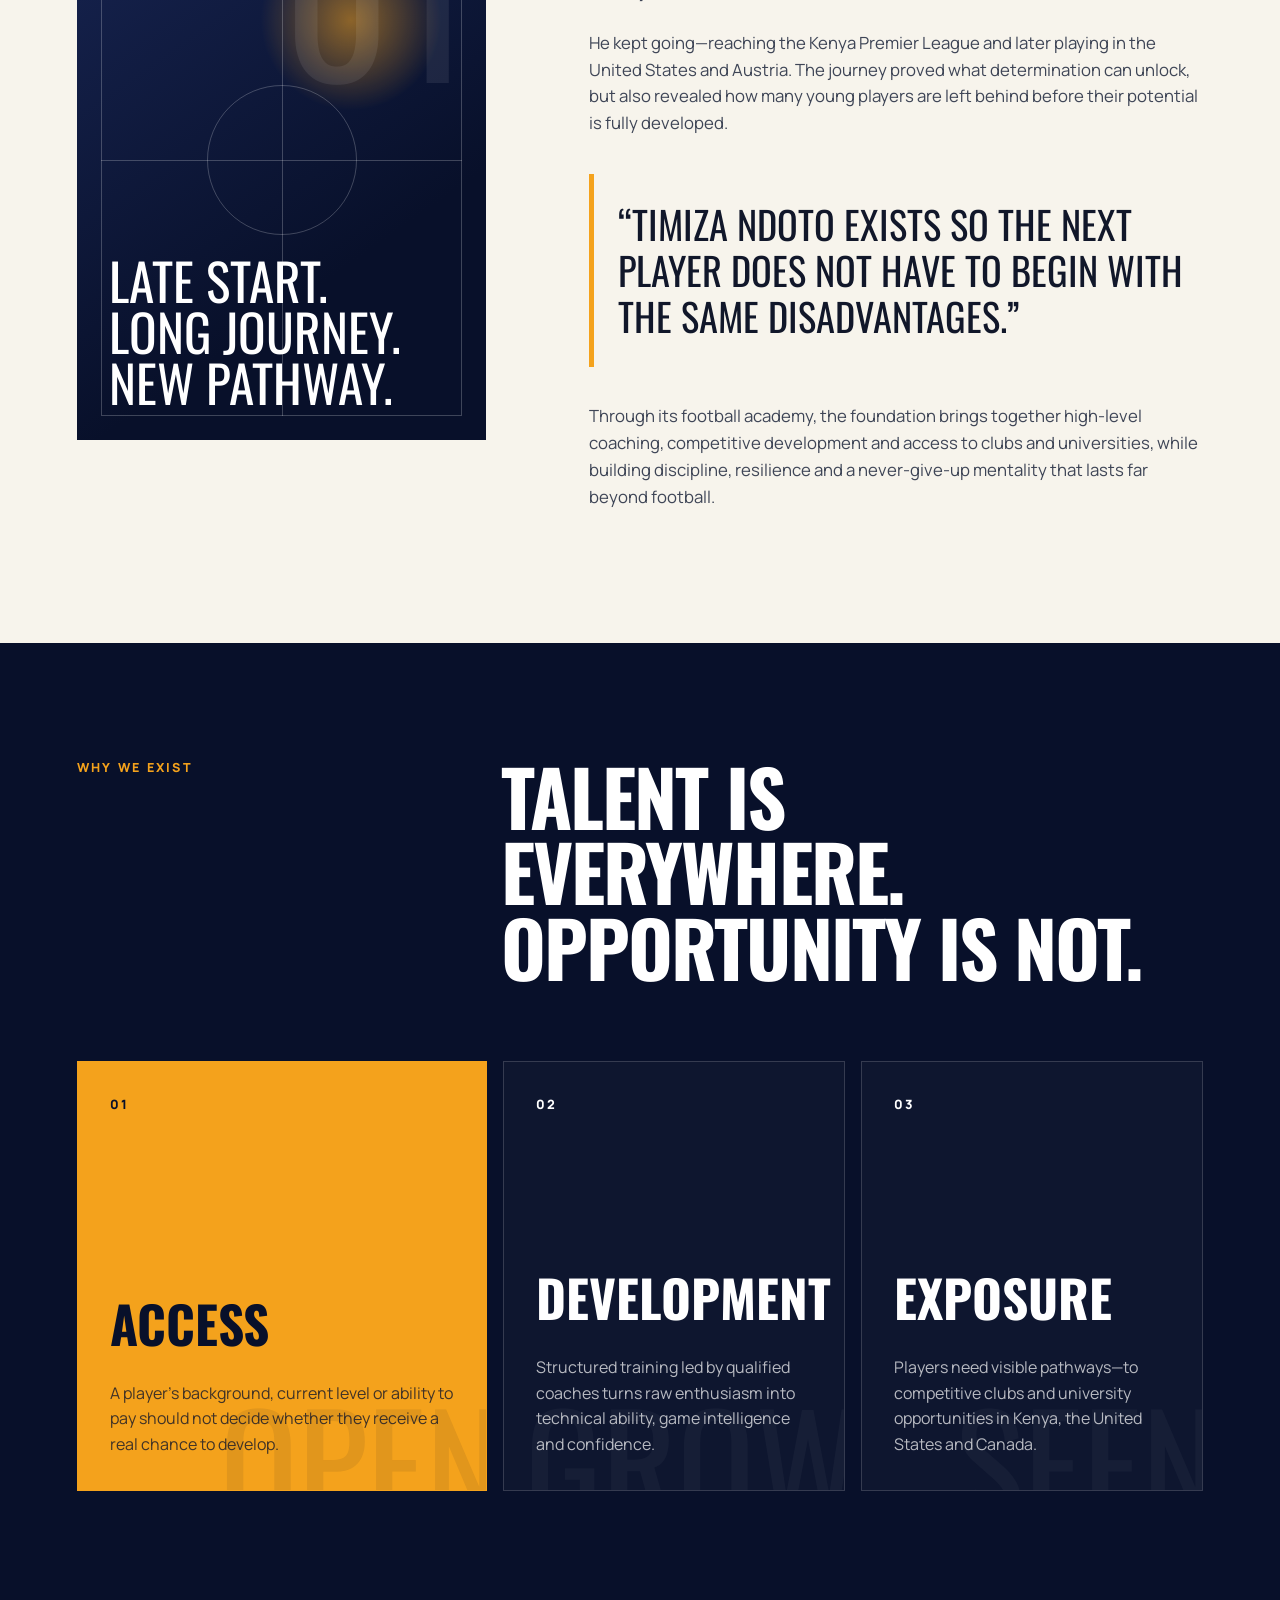
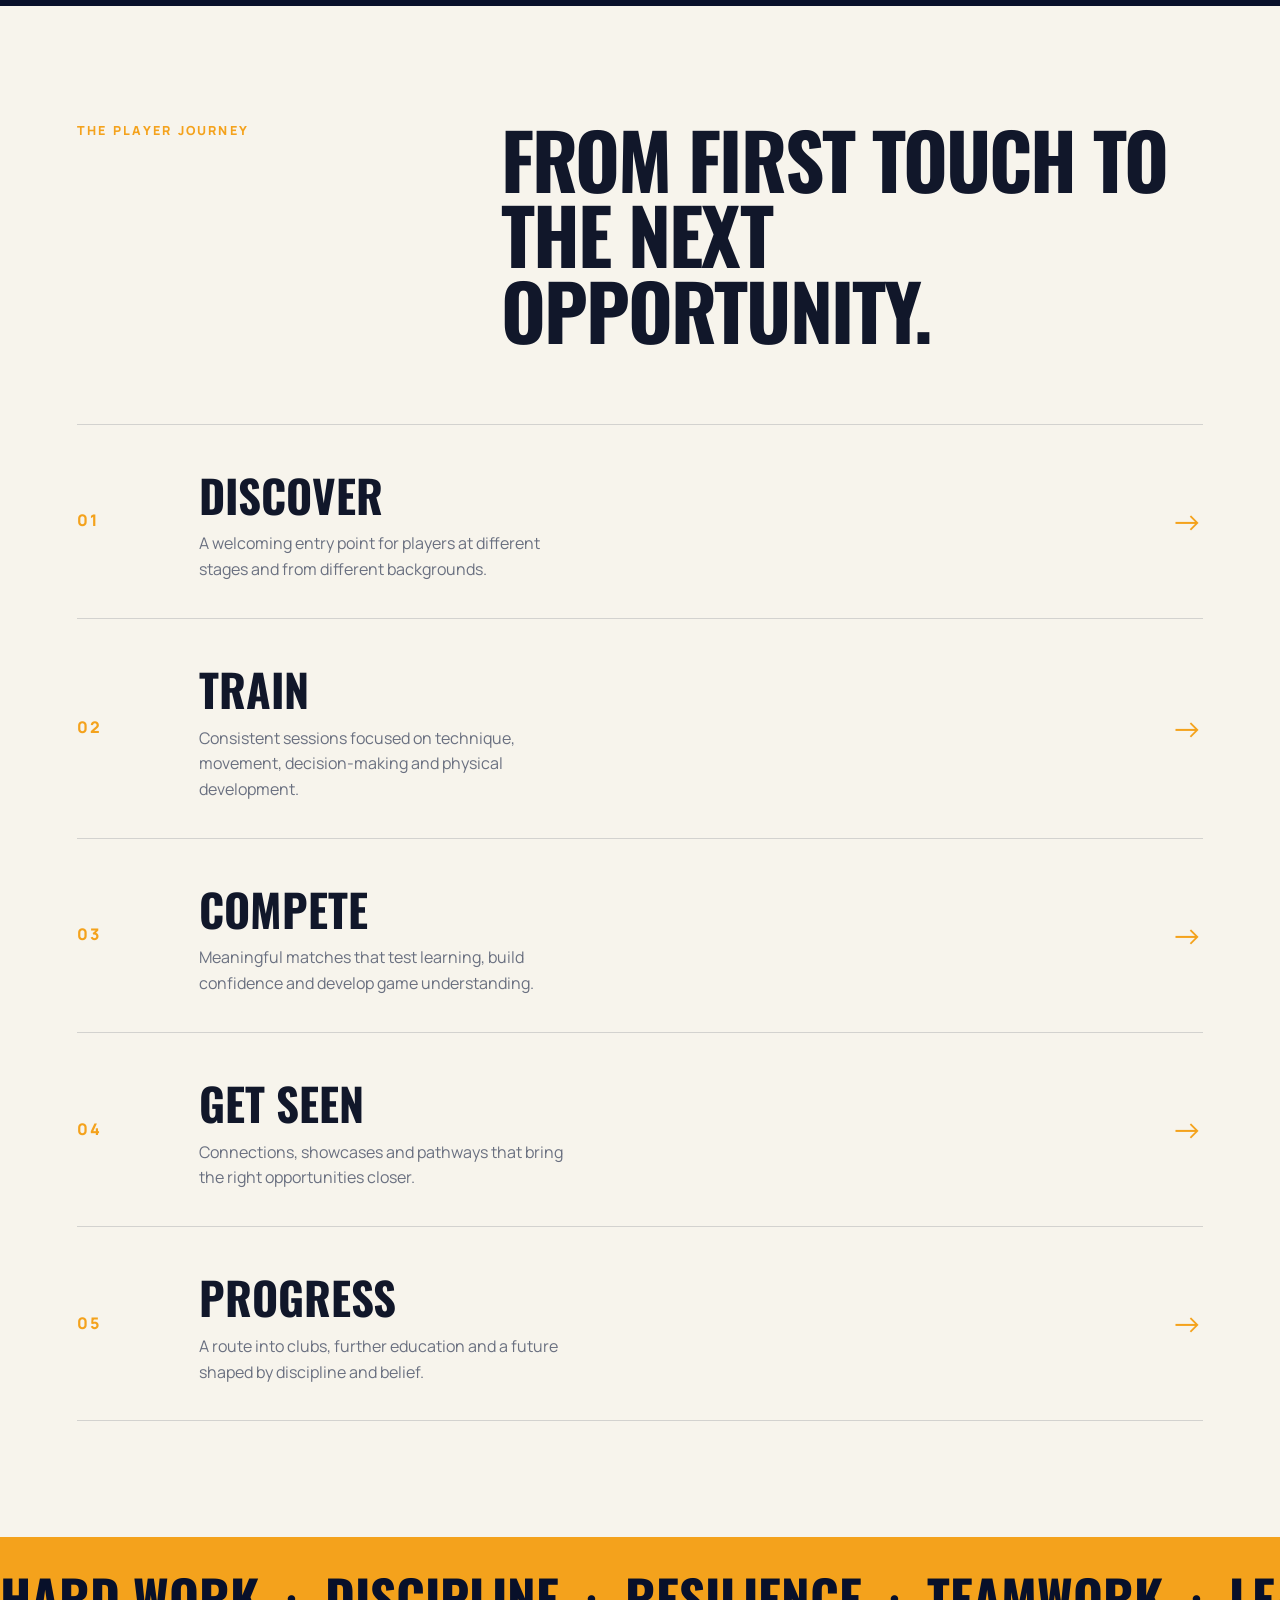
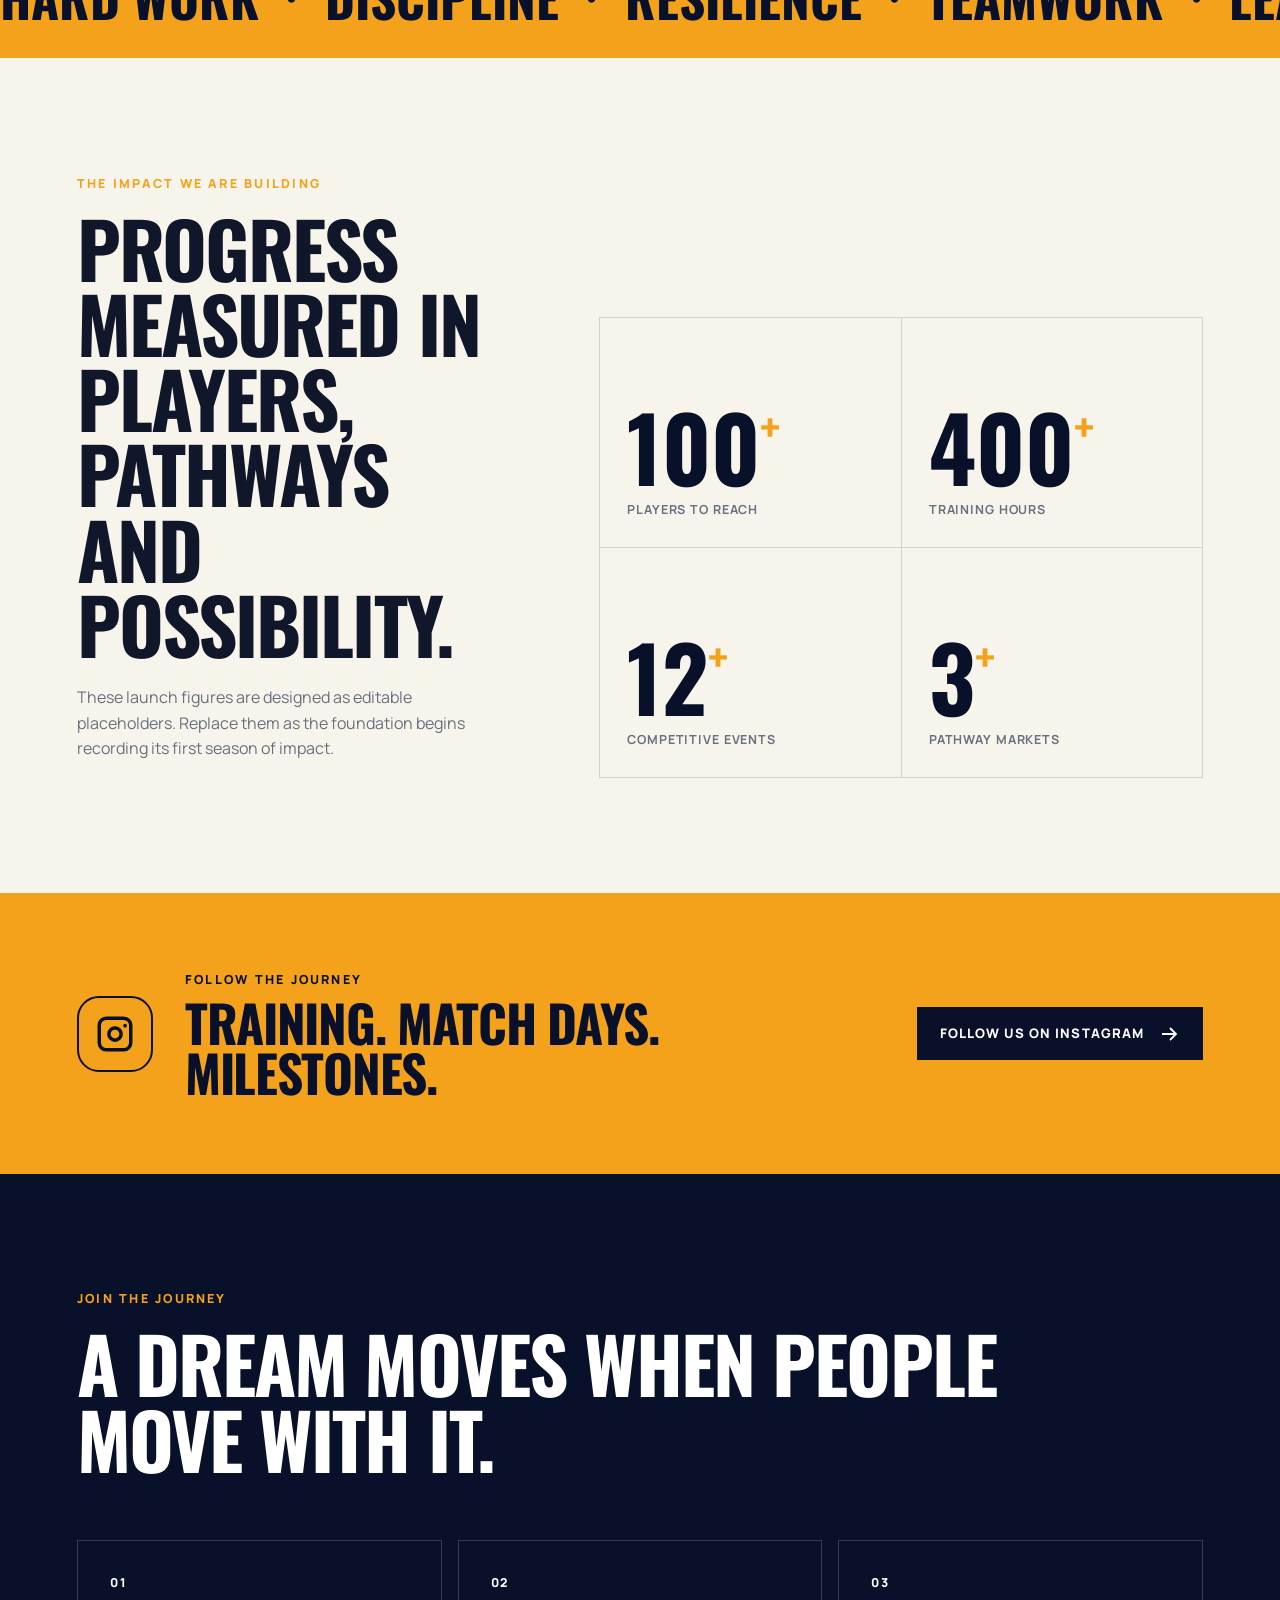
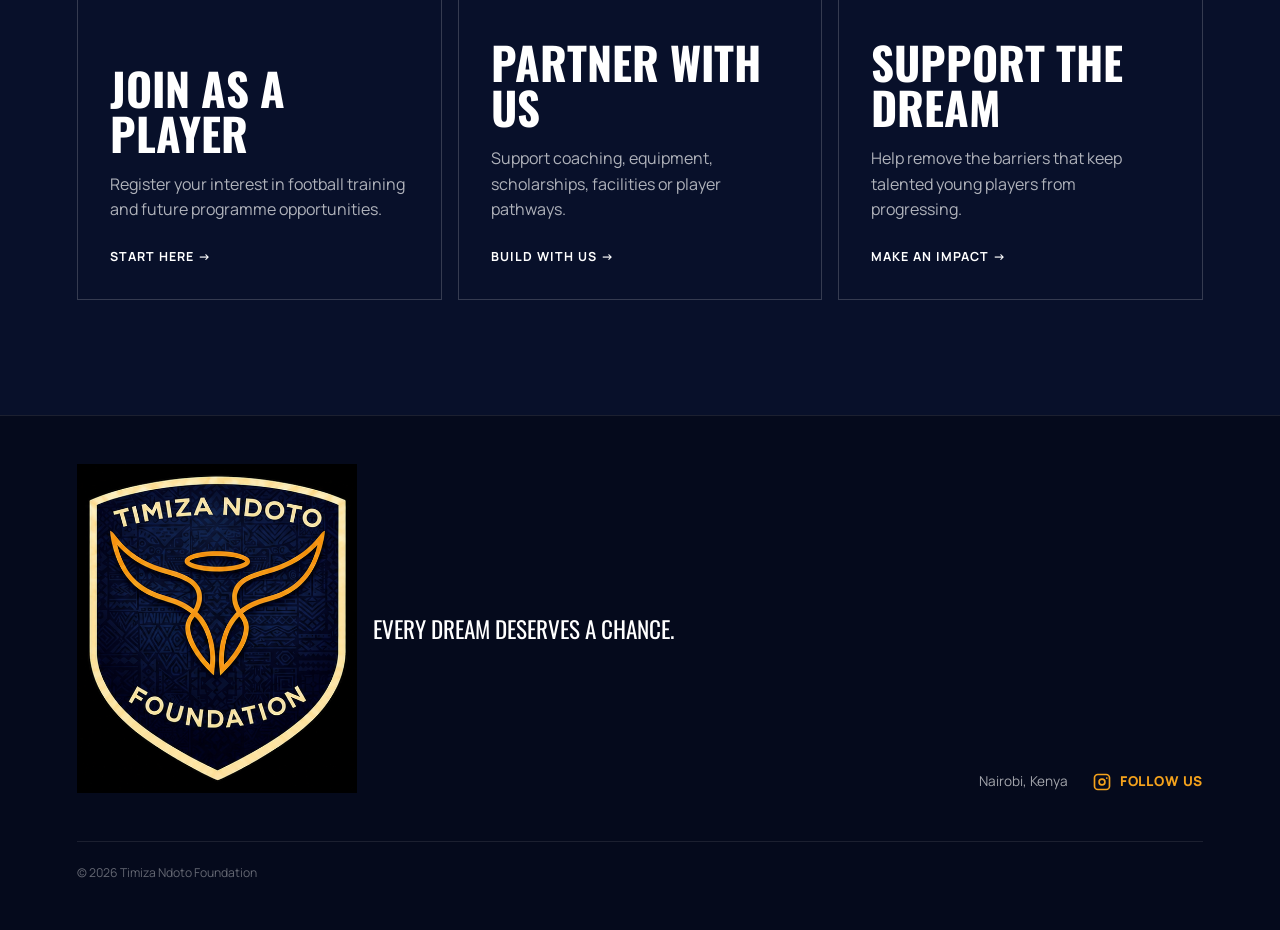
==== commit 293edb88: "Update index.html Removed logo on planets animation" ====
--- a/index.html
+++ b/index.html
@@ -58,7 +58,6 @@
       <div class="hero-mark reveal" aria-hidden="true">
         <div class="crest-orbit crest-orbit-one"></div>
         <div class="crest-orbit crest-orbit-two"></div>
-        <img src="timiza-ndoto-foundation-logo.png" alt="">
         <span class="orbit-word orbit-word-one">Dream</span>
         <span class="orbit-word orbit-word-two">Train</span>
         <span class="orbit-word orbit-word-three">Rise</span>
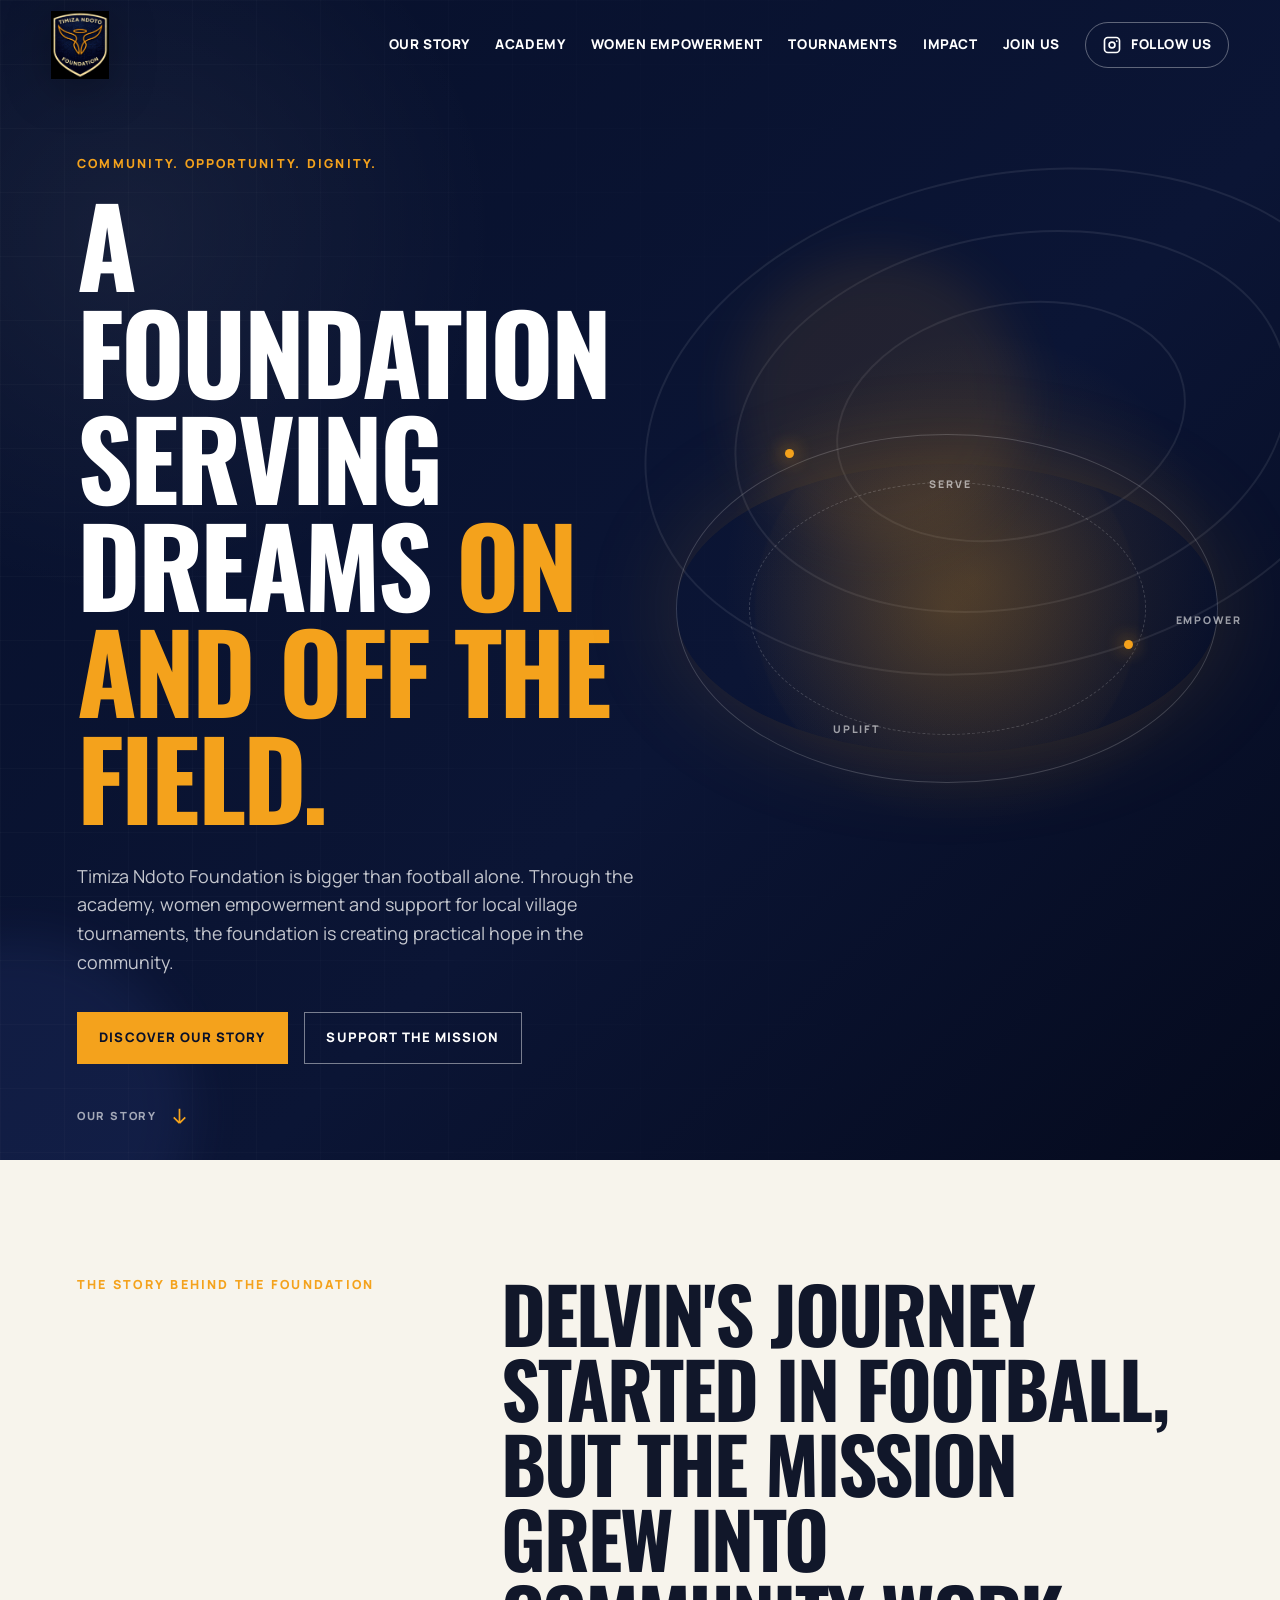
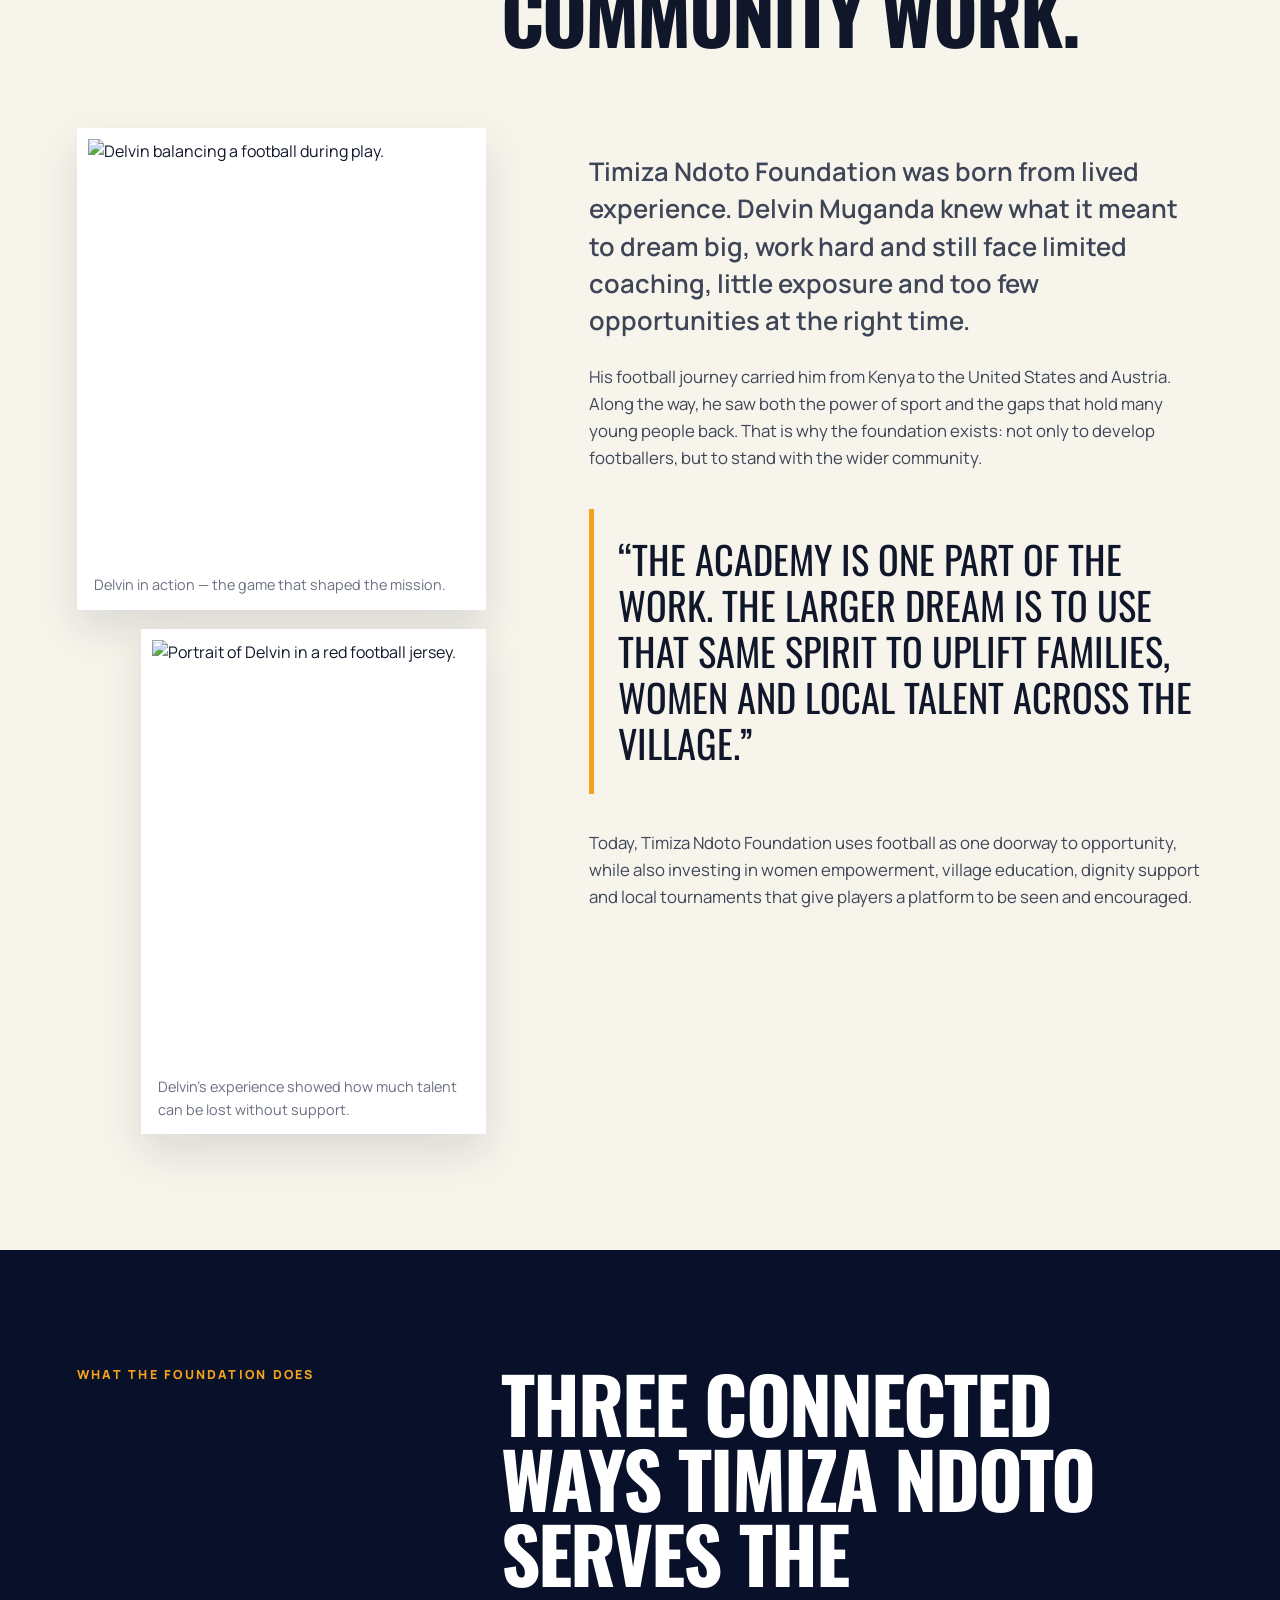
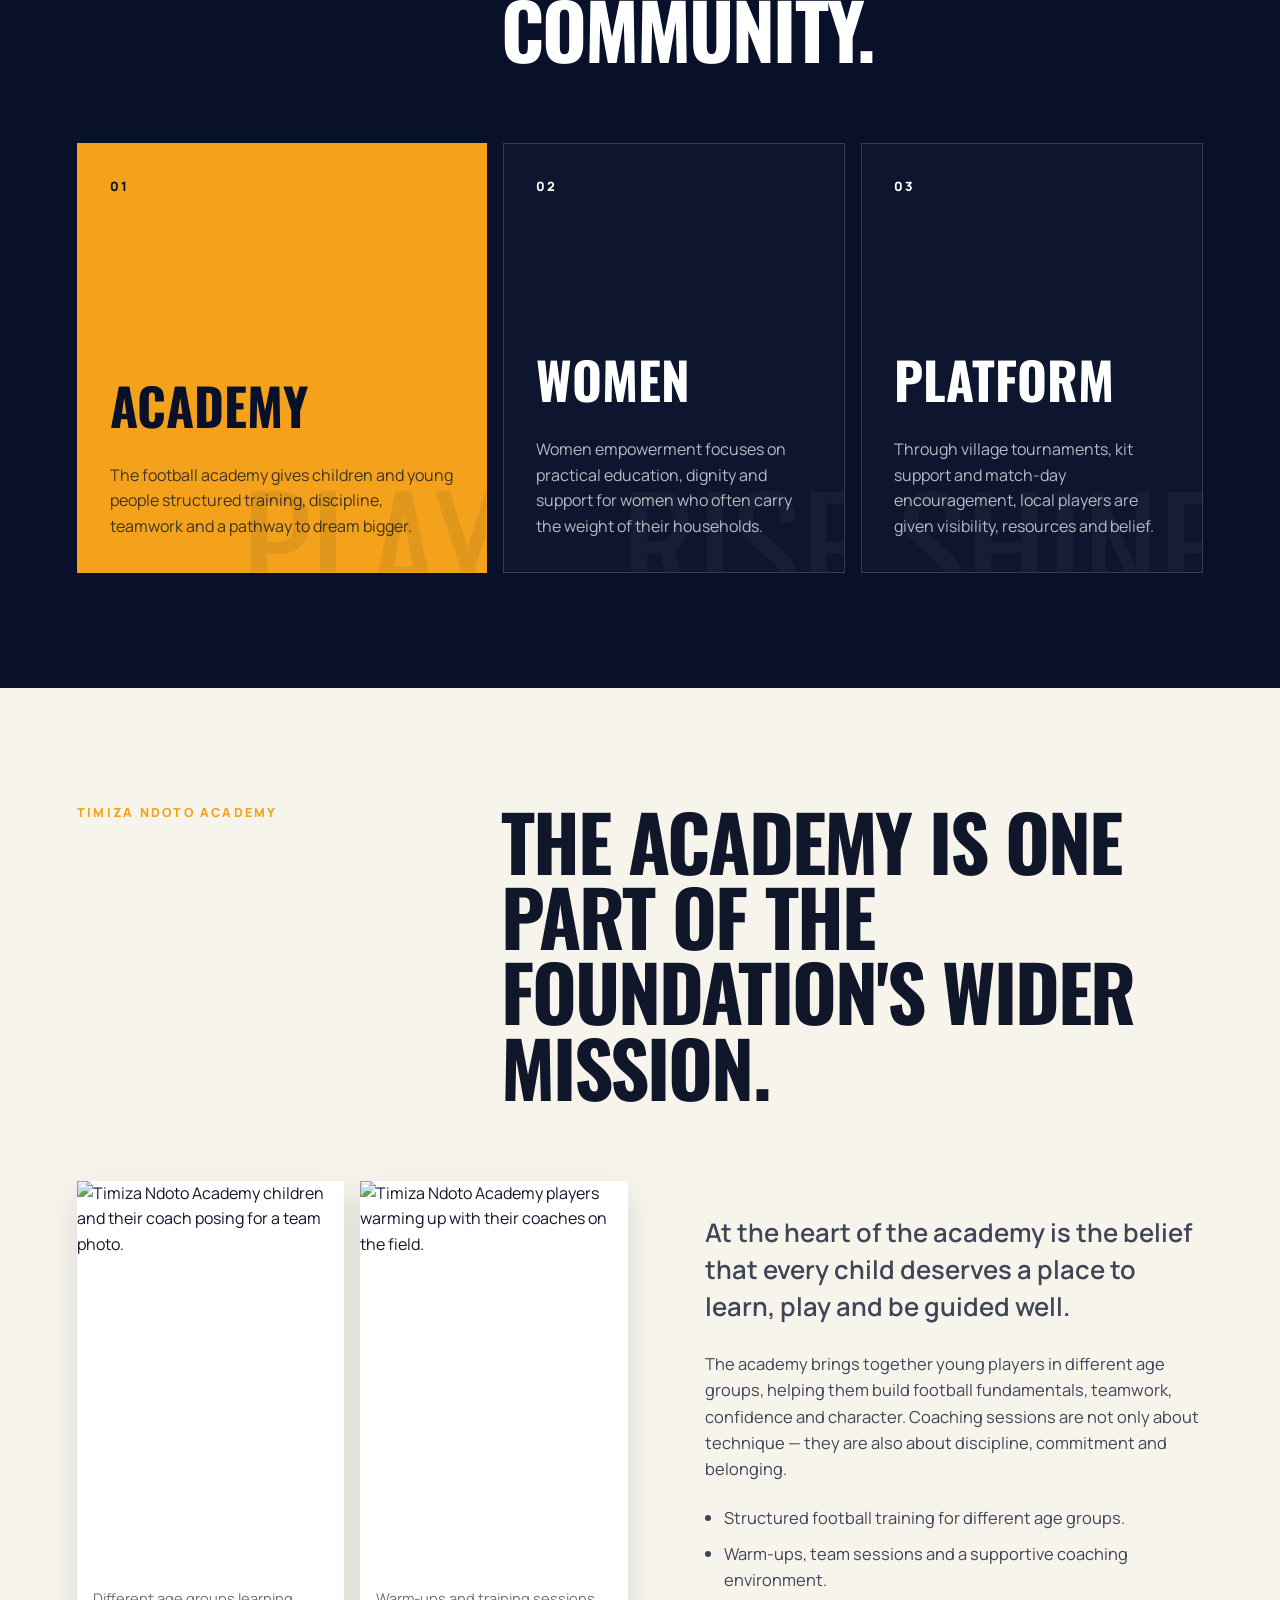
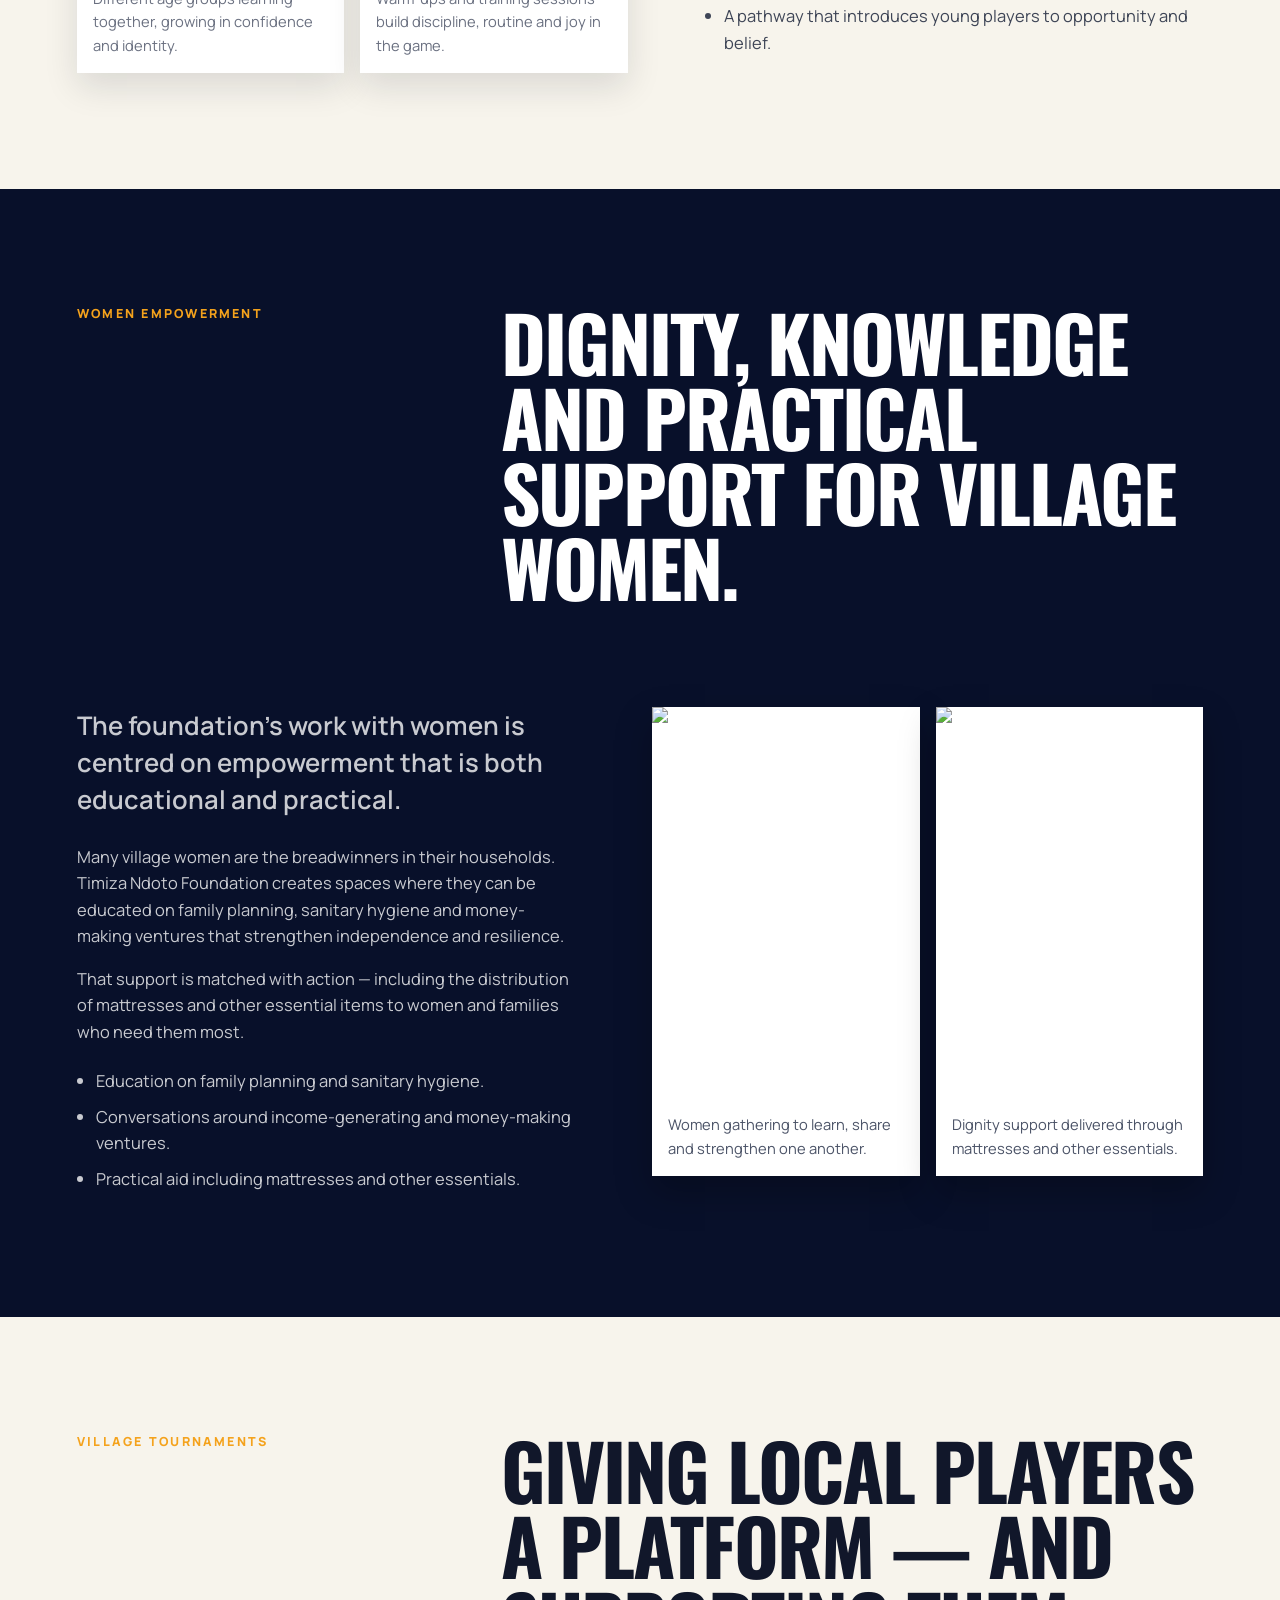
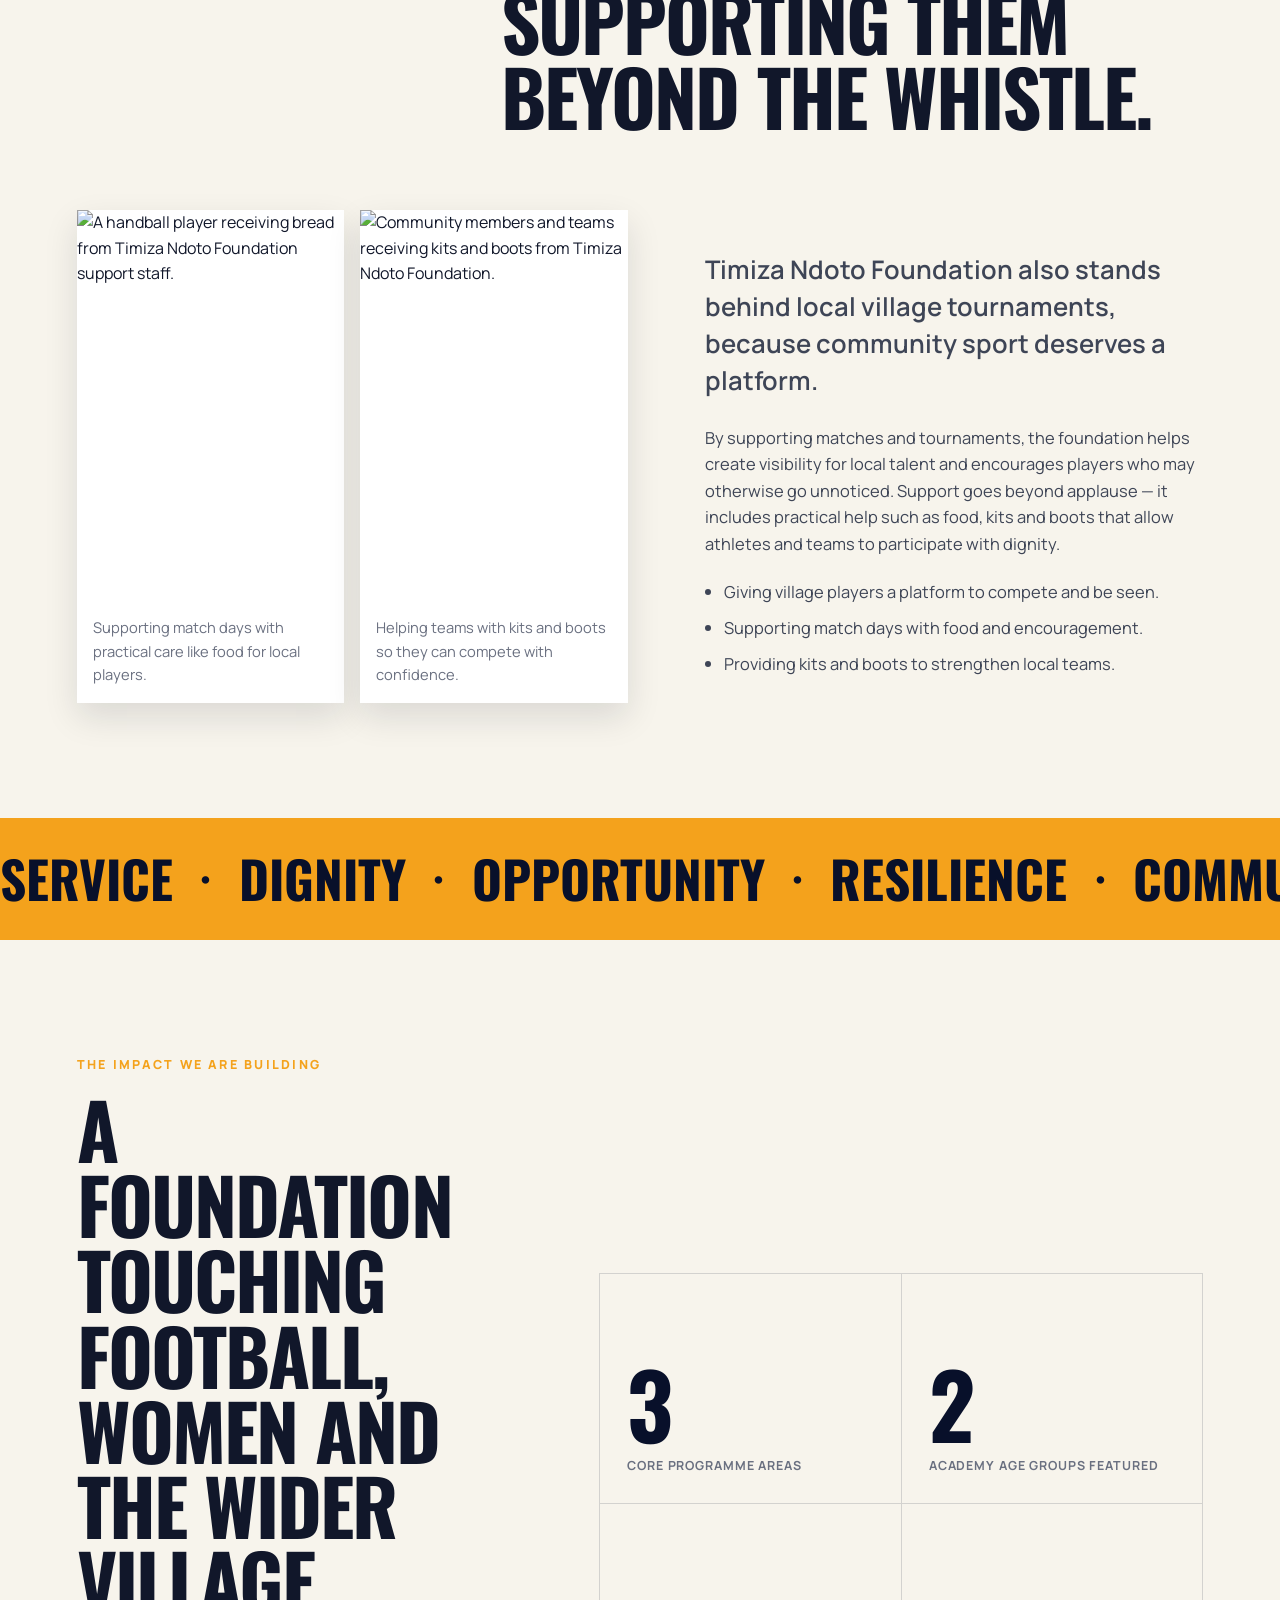
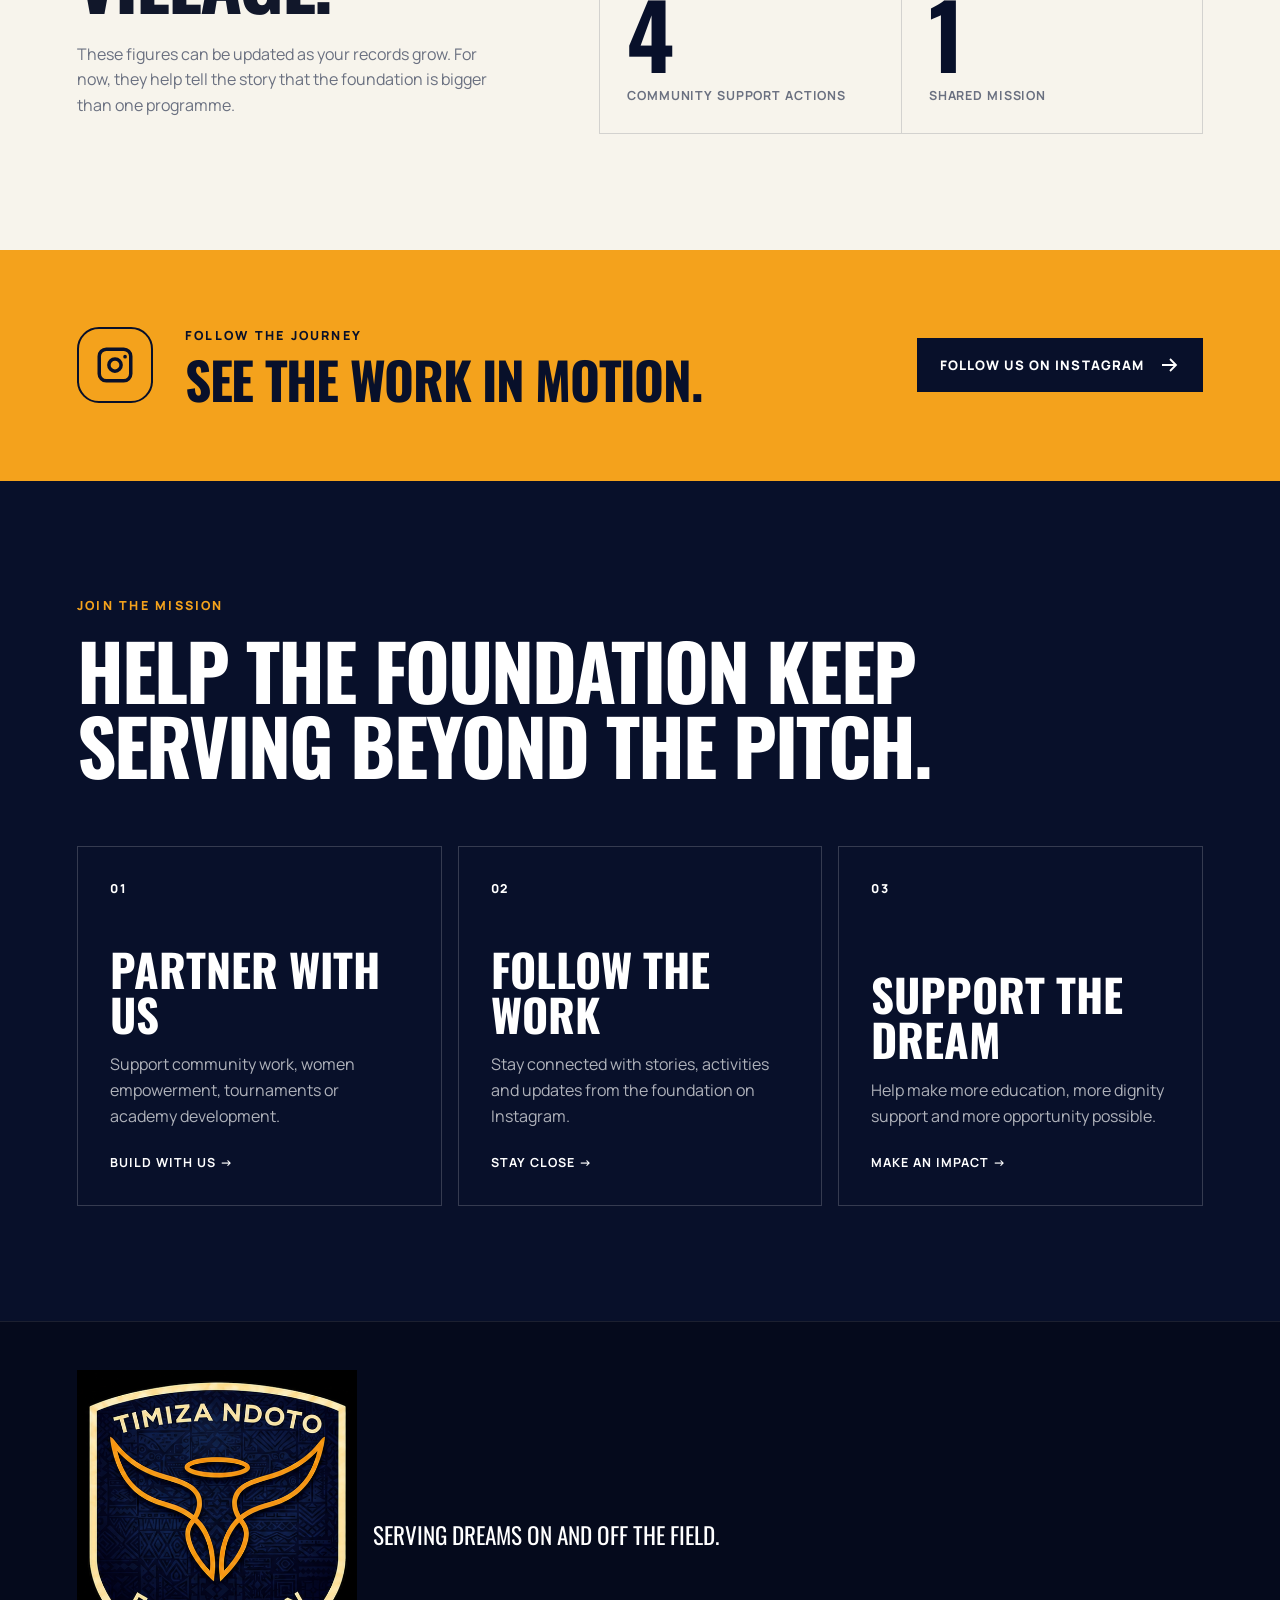
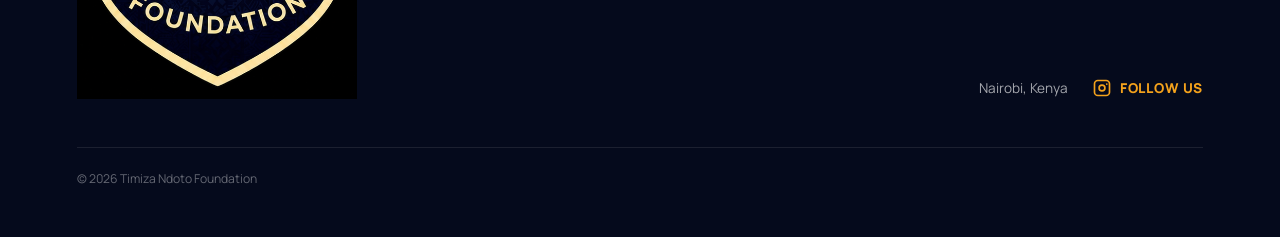
==== commit 43da4d25: "Add files via upload Updated expanded website with community work" ====
--- a/index.html
+++ b/index.html
@@ -3,9 +3,9 @@
 <head>
   <meta charset="utf-8">
   <meta name="viewport" content="width=device-width, initial-scale=1">
-  <meta name="description" content="Timiza Ndoto Foundation creates access to football development, opportunity and life-shaping support for young people in Nairobi.">
+  <meta name="description" content="Timiza Ndoto Foundation serves its community through youth football, women empowerment and support for local village tournaments.">
   <meta name="theme-color" content="#08102a">
-  <title>Timiza Ndoto Foundation | Every Dream Deserves a Chance</title>
+  <title>Timiza Ndoto Foundation | Community, Opportunity, Dignity</title>
   <link rel="preconnect" href="https://fonts.googleapis.com">
   <link rel="preconnect" href="https://fonts.gstatic.com" crossorigin>
   <link href="https://fonts.googleapis.com/css2?family=Manrope:wght@400;500;600;700;800&family=Oswald:wght@500;600;700&display=swap" rel="stylesheet">
@@ -27,11 +27,11 @@
 
     <nav class="site-nav" id="site-nav" aria-label="Main navigation" data-nav>
       <a href="#story">Our story</a>
-      <a href="#purpose">Why we exist</a>
-      <a href="#journey">Player journey</a>
+      <a href="#academy">Academy</a>
+      <a href="#women">Women empowerment</a>
+      <a href="#tournaments">Tournaments</a>
       <a href="#impact">Impact</a>
       <a href="#join">Join us</a>
-      
       <a class="instagram-link" href="https://www.instagram.com/timizandotofootballacademy/" target="_blank" rel="noreferrer" aria-label="Follow Timiza Ndoto Foundation on Instagram">
         <svg aria-hidden="true" viewBox="0 0 24 24"><path d="M7 2h10a5 5 0 0 1 5 5v10a5 5 0 0 1-5 5H7a5 5 0 0 1-5-5V7a5 5 0 0 1 5-5Zm0 2a3 3 0 0 0-3 3v10a3 3 0 0 0 3 3h10a3 3 0 0 0 3-3V7a3 3 0 0 0-3-3H7Zm5 3.5A4.5 4.5 0 1 1 7.5 12 4.5 4.5 0 0 1 12 7.5Zm0 2A2.5 2.5 0 1 0 14.5 12 2.5 2.5 0 0 0 12 9.5ZM17.75 6.2a1.05 1.05 0 1 1-1.05 1.05 1.05 1.05 0 0 1 1.05-1.05Z"/></svg>
         <span>Follow us</span>
@@ -46,21 +46,21 @@
       <div class="hero-glow hero-glow-two" aria-hidden="true"></div>
 
       <div class="hero-copy reveal">
-        <p class="eyebrow">Nairobi, Kenya</p>
-        <h1 id="hero-title">Every dream deserves <em>a chance.</em></h1>
-        <p class="hero-intro">Elite football development, genuine exposure and life-shaping values for young players—regardless of where they start.</p>
+        <p class="eyebrow">Community. Opportunity. Dignity.</p>
+        <h1 id="hero-title">A foundation serving dreams <em>on and off the field.</em></h1>
+        <p class="hero-intro">Timiza Ndoto Foundation is bigger than football alone. Through the academy, women empowerment and support for local village tournaments, the foundation is creating practical hope in the community.</p>
         <div class="hero-actions">
           <a class="button button-primary" href="#story">Discover our story</a>
-          <a class="button button-ghost" href="#join">Join the programme</a>
+          <a class="button button-ghost" href="#join">Support the mission</a>
         </div>
       </div>
 
       <div class="hero-mark reveal" aria-hidden="true">
         <div class="crest-orbit crest-orbit-one"></div>
         <div class="crest-orbit crest-orbit-two"></div>
-        <span class="orbit-word orbit-word-one">Dream</span>
-        <span class="orbit-word orbit-word-two">Train</span>
-        <span class="orbit-word orbit-word-three">Rise</span>
+        <span class="orbit-word orbit-word-one">Serve</span>
+        <span class="orbit-word orbit-word-two">Empower</span>
+        <span class="orbit-word orbit-word-three">Uplift</span>
       </div>
 
       <a class="scroll-cue" href="#story" aria-label="Scroll to our story">
@@ -71,104 +71,169 @@
 
     <section class="story section" id="story" aria-labelledby="story-title">
       <div class="section-heading reveal">
-        <p class="eyebrow">The engine behind the dream</p>
-        <h2 id="story-title">Built from the opportunity one player wished he had.</h2>
-      </div>
-
-      <div class="story-layout">
-        <div class="story-visual reveal" role="img" aria-label="Abstract football pitch illustration representing the founder's journey">
-          <div class="pitch-line pitch-line-centre"></div>
-          <div class="pitch-circle"></div>
-          <div class="story-number">01</div>
-          <p>Late start.<br>Long journey.<br>New pathway.</p>
+        <p class="eyebrow">The story behind the foundation</p>
+        <h2 id="story-title">Delvin's journey started in football, but the mission grew into community work.</h2>
+      </div>
+
+      <div class="story-layout story-layout-photos">
+        <div class="story-photo-stack reveal">
+          <figure class="photo-card photo-card-main">
+            <img src="delvin-1.jpg" alt="Delvin balancing a football during play.">
+            <figcaption>Delvin in action — the game that shaped the mission.</figcaption>
+          </figure>
+          <figure class="photo-card photo-card-offset">
+            <img src="delvin-2.jpg" alt="Portrait of Delvin in a red football jersey.">
+            <figcaption>Delvin's experience showed how much talent can be lost without support.</figcaption>
+          </figure>
         </div>
 
         <div class="story-copy reveal">
-          <p class="lead">Delvin Muganda wanted to become a professional footballer, but organised sport came late. Proper coaching was limited. Exposure was scarce. Opportunities often depended on being noticed early.</p>
-          <p>He kept going—reaching the Kenya Premier League and later playing in the United States and Austria. The journey proved what determination can unlock, but also revealed how many young players are left behind before their potential is fully developed.</p>
-          <blockquote>“Timiza Ndoto exists so the next player does not have to begin with the same disadvantages.”</blockquote>
-          <p>Through its football academy, the foundation brings together high-level coaching, competitive development and access to clubs and universities, while building discipline, resilience and a never-give-up mentality that lasts far beyond football.</p>
-        </div>
-      </div>
-    </section>
-
-    <section class="purpose section section-dark" id="purpose" aria-labelledby="purpose-title">
-      <div class="section-heading reveal">
-        <p class="eyebrow">Why we exist</p>
-        <h2 id="purpose-title">Talent is everywhere. Opportunity is not.</h2>
+          <p class="lead">Timiza Ndoto Foundation was born from lived experience. Delvin Muganda knew what it meant to dream big, work hard and still face limited coaching, little exposure and too few opportunities at the right time.</p>
+          <p>His football journey carried him from Kenya to the United States and Austria. Along the way, he saw both the power of sport and the gaps that hold many young people back. That is why the foundation exists: not only to develop footballers, but to stand with the wider community.</p>
+          <blockquote>“The academy is one part of the work. The larger dream is to use that same spirit to uplift families, women and local talent across the village.”</blockquote>
+          <p>Today, Timiza Ndoto Foundation uses football as one doorway to opportunity, while also investing in women empowerment, village education, dignity support and local tournaments that give players a platform to be seen and encouraged.</p>
+        </div>
+      </div>
+    </section>
+
+    <section class="purpose section section-dark" id="programmes" aria-labelledby="purpose-title">
+      <div class="section-heading reveal">
+        <p class="eyebrow">What the foundation does</p>
+        <h2 id="purpose-title">Three connected ways Timiza Ndoto serves the community.</h2>
       </div>
 
       <div class="purpose-grid">
         <article class="purpose-card purpose-card-feature reveal">
           <span class="card-index">01</span>
-          <h3>Access</h3>
-          <p>A player’s background, current level or ability to pay should not decide whether they receive a real chance to develop.</p>
-          <span class="card-word" aria-hidden="true">OPEN</span>
+          <h3>Academy</h3>
+          <p>The football academy gives children and young people structured training, discipline, teamwork and a pathway to dream bigger.</p>
+          <span class="card-word" aria-hidden="true">PLAY</span>
         </article>
         <article class="purpose-card reveal">
           <span class="card-index">02</span>
-          <h3>Development</h3>
-          <p>Structured training led by qualified coaches turns raw enthusiasm into technical ability, game intelligence and confidence.</p>
-          <span class="card-word" aria-hidden="true">GROW</span>
+          <h3>Women</h3>
+          <p>Women empowerment focuses on practical education, dignity and support for women who often carry the weight of their households.</p>
+          <span class="card-word" aria-hidden="true">RISE</span>
         </article>
         <article class="purpose-card reveal">
           <span class="card-index">03</span>
-          <h3>Exposure</h3>
-          <p>Players need visible pathways—to competitive clubs and university opportunities in Kenya, the United States and Canada.</p>
-          <span class="card-word" aria-hidden="true">SEEN</span>
+          <h3>Platform</h3>
+          <p>Through village tournaments, kit support and match-day encouragement, local players are given visibility, resources and belief.</p>
+          <span class="card-word" aria-hidden="true">SHINE</span>
         </article>
       </div>
     </section>
 
-    <section class="journey section" id="journey" aria-labelledby="journey-title">
-      <div class="section-heading reveal">
-        <p class="eyebrow">The player journey</p>
-        <h2 id="journey-title">From first touch to the next opportunity.</h2>
-      </div>
-
-      <ol class="journey-track">
-        <li class="journey-step reveal">
-          <span class="step-number">01</span>
-          <div><h3>Discover</h3><p>A welcoming entry point for players at different stages and from different backgrounds.</p></div>
-        </li>
-        <li class="journey-step reveal">
-          <span class="step-number">02</span>
-          <div><h3>Train</h3><p>Consistent sessions focused on technique, movement, decision-making and physical development.</p></div>
-        </li>
-        <li class="journey-step reveal">
-          <span class="step-number">03</span>
-          <div><h3>Compete</h3><p>Meaningful matches that test learning, build confidence and develop game understanding.</p></div>
-        </li>
-        <li class="journey-step reveal">
-          <span class="step-number">04</span>
-          <div><h3>Get seen</h3><p>Connections, showcases and pathways that bring the right opportunities closer.</p></div>
-        </li>
-        <li class="journey-step reveal">
-          <span class="step-number">05</span>
-          <div><h3>Progress</h3><p>A route into clubs, further education and a future shaped by discipline and belief.</p></div>
-        </li>
-      </ol>
+    <section class="programme section" id="academy" aria-labelledby="academy-title">
+      <div class="section-heading reveal">
+        <p class="eyebrow">Timiza Ndoto Academy</p>
+        <h2 id="academy-title">The academy is one part of the foundation's wider mission.</h2>
+      </div>
+
+      <div class="programme-shell">
+        <div class="programme-gallery reveal">
+          <figure class="gallery-card">
+            <img src="team-photo-1.jpg" alt="Timiza Ndoto Academy children and their coach posing for a team photo.">
+            <figcaption>Different age groups learning together, growing in confidence and identity.</figcaption>
+          </figure>
+          <figure class="gallery-card">
+            <img src="team-photo-2.jpg" alt="Timiza Ndoto Academy players warming up with their coaches on the field.">
+            <figcaption>Warm-ups and training sessions build discipline, routine and joy in the game.</figcaption>
+          </figure>
+        </div>
+
+        <div class="programme-copy reveal">
+          <p class="lead">At the heart of the academy is the belief that every child deserves a place to learn, play and be guided well.</p>
+          <p>The academy brings together young players in different age groups, helping them build football fundamentals, teamwork, confidence and character. Coaching sessions are not only about technique — they are also about discipline, commitment and belonging.</p>
+          <ul class="programme-list">
+            <li>Structured football training for different age groups.</li>
+            <li>Warm-ups, team sessions and a supportive coaching environment.</li>
+            <li>A pathway that introduces young players to opportunity and belief.</li>
+          </ul>
+        </div>
+      </div>
+    </section>
+
+    <section class="programme section section-dark" id="women" aria-labelledby="women-title">
+      <div class="section-heading reveal">
+        <p class="eyebrow">Women empowerment</p>
+        <h2 id="women-title">Dignity, knowledge and practical support for village women.</h2>
+      </div>
+
+      <div class="programme-shell programme-shell-reverse">
+        <div class="programme-copy reveal">
+          <p class="lead">The foundation's work with women is centred on empowerment that is both educational and practical.</p>
+          <p>Many village women are the breadwinners in their households. Timiza Ndoto Foundation creates spaces where they can be educated on family planning, sanitary hygiene and money-making ventures that strengthen independence and resilience.</p>
+          <p>That support is matched with action — including the distribution of mattresses and other essential items to women and families who need them most.</p>
+          <ul class="programme-list light-list">
+            <li>Education on family planning and sanitary hygiene.</li>
+            <li>Conversations around income-generating and money-making ventures.</li>
+            <li>Practical aid including mattresses and other essentials.</li>
+          </ul>
+        </div>
+
+        <div class="programme-gallery reveal">
+          <figure class="gallery-card">
+            <img src="women-education.jpg" alt="Village women gathered in a meeting while receiving educational guidance.">
+            <figcaption>Women gathering to learn, share and strengthen one another.</figcaption>
+          </figure>
+          <figure class="gallery-card">
+            <img src="women-aid.jpg" alt="Women receiving mattresses and essentials from Timiza Ndoto Foundation.">
+            <figcaption>Dignity support delivered through mattresses and other essentials.</figcaption>
+          </figure>
+        </div>
+      </div>
+    </section>
+
+    <section class="programme section" id="tournaments" aria-labelledby="tournaments-title">
+      <div class="section-heading reveal">
+        <p class="eyebrow">Village tournaments</p>
+        <h2 id="tournaments-title">Giving local players a platform — and supporting them beyond the whistle.</h2>
+      </div>
+
+      <div class="programme-shell">
+        <div class="programme-gallery reveal">
+          <figure class="gallery-card">
+            <img src="handing-out-food.jpg" alt="A handball player receiving bread from Timiza Ndoto Foundation support staff.">
+            <figcaption>Supporting match days with practical care like food for local players.</figcaption>
+          </figure>
+          <figure class="gallery-card">
+            <img src="handing-out-kits.jpg" alt="Community members and teams receiving kits and boots from Timiza Ndoto Foundation.">
+            <figcaption>Helping teams with kits and boots so they can compete with confidence.</figcaption>
+          </figure>
+        </div>
+
+        <div class="programme-copy reveal">
+          <p class="lead">Timiza Ndoto Foundation also stands behind local village tournaments, because community sport deserves a platform.</p>
+          <p>By supporting matches and tournaments, the foundation helps create visibility for local talent and encourages players who may otherwise go unnoticed. Support goes beyond applause — it includes practical help such as food, kits and boots that allow athletes and teams to participate with dignity.</p>
+          <ul class="programme-list">
+            <li>Giving village players a platform to compete and be seen.</li>
+            <li>Supporting match days with food and encouragement.</li>
+            <li>Providing kits and boots to strengthen local teams.</li>
+          </ul>
+        </div>
+      </div>
     </section>
 
     <section class="values" aria-label="Foundation values">
       <div class="values-marquee" aria-hidden="true">
-        <span>Hard work</span><i>•</i><span>Discipline</span><i>•</i><span>Resilience</span><i>•</i><span>Teamwork</span><i>•</i><span>Leadership</span><i>•</i><span>Never give up</span><i>•</i>
-        <span>Hard work</span><i>•</i><span>Discipline</span><i>•</i><span>Resilience</span><i>•</i><span>Teamwork</span><i>•</i><span>Leadership</span><i>•</i><span>Never give up</span><i>•</i>
+        <span>Service</span><i>•</i><span>Dignity</span><i>•</i><span>Opportunity</span><i>•</i><span>Resilience</span><i>•</i><span>Community</span><i>•</i><span>Hope</span><i>•</i>
+        <span>Service</span><i>•</i><span>Dignity</span><i>•</i><span>Opportunity</span><i>•</i><span>Resilience</span><i>•</i><span>Community</span><i>•</i><span>Hope</span><i>•</i>
       </div>
     </section>
 
     <section class="impact section" id="impact" aria-labelledby="impact-title">
       <div class="impact-intro reveal">
         <p class="eyebrow">The impact we are building</p>
-        <h2 id="impact-title">Progress measured in players, pathways and possibility.</h2>
-        <p>These launch figures are designed as editable placeholders. Replace them as the foundation begins recording its first season of impact.</p>
+        <h2 id="impact-title">A foundation touching football, women and the wider village.</h2>
+        <p>These figures can be updated as your records grow. For now, they help tell the story that the foundation is bigger than one programme.</p>
       </div>
 
       <div class="impact-grid">
-        <article class="impact-stat reveal"><strong data-count="100">100</strong><span>players to reach</span></article>
-        <article class="impact-stat reveal"><strong data-count="400">400</strong><span>training hours</span></article>
-        <article class="impact-stat reveal"><strong data-count="12">12</strong><span>competitive events</span></article>
-        <article class="impact-stat reveal"><strong data-count="3">3</strong><span>pathway markets</span></article>
+        <article class="impact-stat reveal"><strong data-count="3">3</strong><span>core programme areas</span></article>
+        <article class="impact-stat reveal"><strong data-count="2">2</strong><span>academy age groups featured</span></article>
+        <article class="impact-stat reveal"><strong data-count="4">4</strong><span>community support actions</span></article>
+        <article class="impact-stat reveal"><strong data-count="1">1</strong><span>shared mission</span></article>
       </div>
     </section>
 
@@ -179,9 +244,8 @@
         </div>
         <div>
           <p class="eyebrow">Follow the journey</p>
-          <h2 id="instagram-title">Training. Match days. Milestones.</h2>
-        </div>
-        
+          <h2 id="instagram-title">See the work in motion.</h2>
+        </div>
         <a class="button button-dark" href="https://www.instagram.com/timizandotofootballacademy/" target="_blank" rel="noreferrer">
           Follow us on Instagram
           <svg aria-hidden="true" viewBox="0 0 24 24"><path d="M5 12h14m-6-6 6 6-6 6"/></svg>
@@ -191,18 +255,18 @@
 
     <section class="join section section-dark" id="join" aria-labelledby="join-title">
       <div class="join-copy reveal">
-        <p class="eyebrow">Join the journey</p>
-        <h2 id="join-title">A dream moves when people move with it.</h2>
+        <p class="eyebrow">Join the mission</p>
+        <h2 id="join-title">Help the foundation keep serving beyond the pitch.</h2>
       </div>
       <div class="join-grid">
         <a class="join-card reveal" href="https://www.instagram.com/timizandotofootballacademy/" target="_blank" rel="noreferrer">
-          <span>01</span><h3>Join as a player</h3><p>Register your interest in football training and future programme opportunities.</p><b>Start here →</b>
+          <span>01</span><h3>Partner with us</h3><p>Support community work, women empowerment, tournaments or academy development.</p><b>Build with us →</b>
         </a>
         <a class="join-card reveal" href="https://www.instagram.com/timizandotofootballacademy/" target="_blank" rel="noreferrer">
-          <span>02</span><h3>Partner with us</h3><p>Support coaching, equipment, scholarships, facilities or player pathways.</p><b>Build with us →</b>
+          <span>02</span><h3>Follow the work</h3><p>Stay connected with stories, activities and updates from the foundation on Instagram.</p><b>Stay close →</b>
         </a>
         <a class="join-card reveal" href="https://www.instagram.com/timizandotofootballacademy/" target="_blank" rel="noreferrer">
-          <span>03</span><h3>Support the dream</h3><p>Help remove the barriers that keep talented young players from progressing.</p><b>Make an impact →</b>
+          <span>03</span><h3>Support the dream</h3><p>Help make more education, more dignity support and more opportunity possible.</p><b>Make an impact →</b>
         </a>
       </div>
     </section>
@@ -211,11 +275,10 @@
   <footer class="site-footer">
     <div class="footer-brand">
       <img src="timiza-ndoto-foundation-logo.png" alt="Timiza Ndoto Foundation logo">
-      <p>Every dream deserves a chance.</p>
+      <p>Serving dreams on and off the field.</p>
     </div>
     <div class="footer-meta">
       <p>Nairobi, Kenya</p>
-      
       <a class="footer-instagram" href="https://www.instagram.com/timizandotofootballacademy/" target="_blank" rel="noreferrer" aria-label="Follow Timiza Ndoto Foundation on Instagram">
         <svg aria-hidden="true" viewBox="0 0 24 24"><path d="M7 2h10a5 5 0 0 1 5 5v10a5 5 0 0 1-5 5H7a5 5 0 0 1-5-5V7a5 5 0 0 1 5-5Zm0 2a3 3 0 0 0-3 3v10a3 3 0 0 0 3 3h10a3 3 0 0 0 3-3V7a3 3 0 0 0-3-3H7Zm5 3.5A4.5 4.5 0 1 1 7.5 12 4.5 4.5 0 0 1 12 7.5Zm0 2A2.5 2.5 0 1 0 14.5 12 2.5 2.5 0 0 0 12 9.5ZM17.75 6.2a1.05 1.05 0 1 1-1.05 1.05 1.05 1.05 0 0 1 1.05-1.05Z"/></svg>
         <span>Follow us</span>
--- a/styles.css
+++ b/styles.css
@@ -172,7 +172,7 @@
 .hero h1 {
   margin: 0;
   max-width: 900px;
-  font-size: clamp(4.2rem, 8.5vw, 9rem);
+  font-size: clamp(4.2rem, 8.5vw, 8.1rem);
   font-weight: 700;
 }
 .hero h1 em { color: var(--gold); font-style: normal; }
@@ -218,7 +218,6 @@
   background: radial-gradient(circle, rgba(244,162,28,.17), rgba(244,162,28,.02) 62%, transparent 63%);
   box-shadow: 0 0 100px rgba(244,162,28,.15);
 }
-.hero-mark img { position: relative; width: 100%; filter: drop-shadow(0 35px 45px rgba(0,0,0,.45)); animation: float 5s ease-in-out infinite; }
 .crest-orbit { position: absolute; border: 1px solid rgba(255,255,255,.18); border-radius: 50%; }
 .crest-orbit-one { inset: -8% 5%; animation: spin 28s linear infinite; }
 .crest-orbit-two { inset: 8% 17%; border-style: dashed; animation: spinReverse 22s linear infinite; }
@@ -259,29 +258,38 @@
 .section-heading { display: grid; grid-template-columns: .75fr 1.4fr; gap: 3rem; align-items: start; margin-bottom: clamp(3rem, 6vw, 6rem); }
 .section-heading h2, .impact-intro h2, .join-copy h2, .instagram-band h2 { margin: 0; font-size: clamp(3rem, 6vw, 6.5rem); }
 .story-layout { display: grid; grid-template-columns: minmax(300px, .8fr) minmax(0, 1.2fr); gap: clamp(3rem, 8vw, 8rem); align-items: center; }
-.story-visual {
-  position: relative;
-  min-height: 560px;
-  display: flex;
-  flex-direction: column;
-  justify-content: flex-end;
-  padding: 2rem;
-  color: var(--white);
-  overflow: hidden;
-  background:
-    radial-gradient(circle at 67% 25%, rgba(244,162,28,.55), transparent 18%),
-    linear-gradient(145deg, #172451, #08102a 68%);
-}
-.story-visual::before { content: ""; position: absolute; inset: 1.5rem; border: 1px solid rgba(255,255,255,.22); }
-.story-visual::after { content: ""; position: absolute; left: 1.5rem; right: 1.5rem; top: 50%; border-top: 1px solid rgba(255,255,255,.22); }
-.pitch-line-centre { position: absolute; top: 1.5rem; bottom: 1.5rem; left: 50%; border-left: 1px solid rgba(255,255,255,.22); }
-.pitch-circle { position: absolute; left: 50%; top: 50%; width: 150px; height: 150px; border: 1px solid rgba(255,255,255,.22); border-radius: 50%; transform: translate(-50%,-50%); }
-.story-number { position: absolute; top: .3rem; right: 1rem; color: rgba(255,255,255,.08); font-family: "Oswald"; font-size: 13rem; line-height: 1; }
-.story-visual p { position: relative; z-index: 2; margin: 0; font-family: "Oswald"; font-size: clamp(2.5rem, 4vw, 4.5rem); line-height: 1; text-transform: uppercase; }
+.story-layout-photos { align-items: start; }
+.story-photo-stack { display: grid; gap: 1.2rem; }
+.photo-card {
+  margin: 0;
+  background: var(--white);
+  padding: .7rem;
+  box-shadow: 0 18px 40px rgba(17,23,42,.12);
+}
+.photo-card img {
+  width: 100%;
+  height: clamp(270px, 36vw, 420px);
+  object-fit: cover;
+}
+.photo-card-main img { object-position: center top; }
+.photo-card figcaption {
+  padding: .9rem .35rem .15rem;
+  font-size: .9rem;
+  color: var(--muted);
+}
+.photo-card-offset { margin-left: clamp(0rem, 5vw, 4rem); }
 .story-copy { font-size: 1.05rem; }
-.story-copy .lead { font-size: clamp(1.3rem, 2vw, 1.75rem); line-height: 1.45; font-weight: 600; }
-.story-copy p { color: #3e4556; }
-.story-copy blockquote { margin: 2.3rem 0; padding: 1.7rem 0 1.7rem 1.5rem; border-left: 5px solid var(--gold); font-family: "Oswald"; font-size: clamp(1.7rem, 3vw, 2.65rem); line-height: 1.2; text-transform: uppercase; }
+.story-copy .lead, .programme-copy .lead { font-size: clamp(1.3rem, 2vw, 1.75rem); line-height: 1.45; font-weight: 600; }
+.story-copy p, .programme-copy p { color: #3e4556; }
+.story-copy blockquote {
+  margin: 2.3rem 0;
+  padding: 1.7rem 0 1.7rem 1.5rem;
+  border-left: 5px solid var(--gold);
+  font-family: "Oswald";
+  font-size: clamp(1.7rem, 3vw, 2.65rem);
+  line-height: 1.2;
+  text-transform: uppercase;
+}
 
 .section-dark { background: var(--navy); color: var(--white); }
 .section-dark .section-heading h2, .section-dark .join-copy h2 { color: var(--white); }
@@ -306,12 +314,45 @@
 .card-word { position: absolute; right: -1rem; bottom: -2.7rem; color: rgba(255,255,255,.035); font-family: "Oswald"; font-size: 9rem; line-height: 1; }
 .purpose-card-feature .card-word { color: rgba(8,16,42,.08); }
 
-.journey-track { list-style: none; padding: 0; margin: 0; border-top: 1px solid var(--line); }
-.journey-step { display: grid; grid-template-columns: 90px .65fr 1fr; align-items: center; gap: 2rem; padding: 2.2rem 0; border-bottom: 1px solid var(--line); }
-.journey-step::after { content: "→"; justify-self: end; font-size: 2rem; color: var(--gold); }
-.step-number { color: var(--gold); font-weight: 800; letter-spacing: .12em; }
-.journey-step h3 { margin: 0; font-family: "Oswald"; font-size: clamp(2rem, 3.5vw, 4rem); text-transform: uppercase; }
-.journey-step p { margin: 0; max-width: 620px; color: var(--muted); }
+.programme-shell {
+  display: grid;
+  grid-template-columns: minmax(0, 1.05fr) minmax(320px, .95fr);
+  gap: clamp(2rem, 6vw, 5rem);
+  align-items: center;
+}
+.programme-shell-reverse { grid-template-columns: minmax(320px, .95fr) minmax(0, 1.05fr); }
+.programme-gallery {
+  display: grid;
+  grid-template-columns: repeat(2, 1fr);
+  gap: 1rem;
+}
+.gallery-card {
+  margin: 0;
+  background: var(--white);
+  overflow: hidden;
+  box-shadow: 0 14px 32px rgba(17,23,42,.12);
+}
+.section-dark .gallery-card { box-shadow: 0 16px 34px rgba(0,0,0,.26); }
+.gallery-card img {
+  width: 100%;
+  height: clamp(250px, 32vw, 390px);
+  object-fit: cover;
+}
+.gallery-card figcaption {
+  padding: 1rem;
+  font-size: .92rem;
+  color: var(--muted);
+  background: var(--white);
+}
+.programme-copy { font-size: 1.03rem; }
+.programme-list {
+  margin: 1.4rem 0 0;
+  padding-left: 1.2rem;
+}
+.programme-list li { margin-bottom: .6rem; color: #3e4556; }
+.section-dark .programme-copy p,
+.section-dark .programme-list li { color: rgba(255,255,255,.78); }
+.section-dark .gallery-card figcaption { color: #4b5367; }
 
 .values { overflow: hidden; padding: 1.25rem 0; background: var(--gold); color: var(--navy); }
 .values-marquee { display: flex; width: max-content; align-items: center; gap: 1.4rem; animation: marquee 26s linear infinite; }
@@ -325,7 +366,7 @@
 .impact-grid { display: grid; grid-template-columns: repeat(2, 1fr); border-top: 1px solid var(--line); border-left: 1px solid var(--line); }
 .impact-stat { min-height: 230px; display: flex; flex-direction: column; justify-content: flex-end; padding: 1.7rem; border-right: 1px solid var(--line); border-bottom: 1px solid var(--line); }
 .impact-stat strong { color: var(--navy); font-family: "Oswald"; font-size: clamp(4rem, 7vw, 7rem); line-height: .9; }
-.impact-stat strong::after { content: "+"; color: var(--gold); font-size: .5em; vertical-align: top; }
+.impact-stat strong::after { content: ""; }
 .impact-stat span { margin-top: .8rem; color: var(--muted); font-weight: 700; text-transform: uppercase; letter-spacing: .07em; font-size: .78rem; }
 
 .instagram-band { padding: clamp(3rem, 6vw, 5rem) clamp(1.2rem, 6vw, 7rem); background: var(--gold); color: var(--navy); }
@@ -368,7 +409,6 @@
 .reveal { opacity: 0; transform: translateY(28px); transition: opacity .75s ease, transform .75s ease; }
 .reveal.is-visible { opacity: 1; transform: none; }
 
-@keyframes float { 0%,100% { transform: translateY(0); } 50% { transform: translateY(-14px); } }
 @keyframes spin { to { transform: rotate(360deg); } }
 @keyframes spinReverse { to { transform: rotate(-360deg); } }
 @keyframes bounce { 0%,100% { transform: translateY(0); } 50% { transform: translateY(7px); } }
@@ -418,8 +458,7 @@
   .hero-mark { width: min(74vw, 520px); margin-top: -2rem; }
   .scroll-cue { display: none; }
   .section-heading { grid-template-columns: 1fr; gap: .7rem; }
-  .story-layout { grid-template-columns: 1fr; }
-  .story-visual { min-height: 430px; }
+  .story-layout, .programme-shell, .programme-shell-reverse { grid-template-columns: 1fr; }
   .purpose-grid { grid-template-columns: 1fr 1fr; }
   .purpose-card-feature { grid-column: 1 / -1; }
   .impact { grid-template-columns: 1fr; }
@@ -439,14 +478,11 @@
   .hero-mark { width: min(92vw, 450px); }
   .section { padding: 5rem 1.15rem; }
   .section-heading h2, .impact-intro h2, .join-copy h2 { font-size: clamp(2.8rem, 14vw, 4.5rem); }
-  .story-visual { min-height: 370px; }
-  .story-number { font-size: 9rem; }
-  .purpose-grid, .join-grid { grid-template-columns: 1fr; }
+  .photo-card img, .gallery-card img { height: auto; max-height: none; }
+  .photo-card-offset { margin-left: 0; }
+  .purpose-grid, .join-grid, .programme-gallery { grid-template-columns: 1fr; }
   .purpose-card-feature { grid-column: auto; }
   .purpose-card, .join-card { min-height: 330px; }
-  .journey-step { grid-template-columns: 48px 1fr; gap: 1rem; }
-  .journey-step::after { display: none; }
-  .journey-step p { grid-column: 2; }
   .impact-grid { grid-template-columns: 1fr; }
   .impact-stat { min-height: 180px; }
   .instagram-band { padding: 3.5rem 1.15rem; }
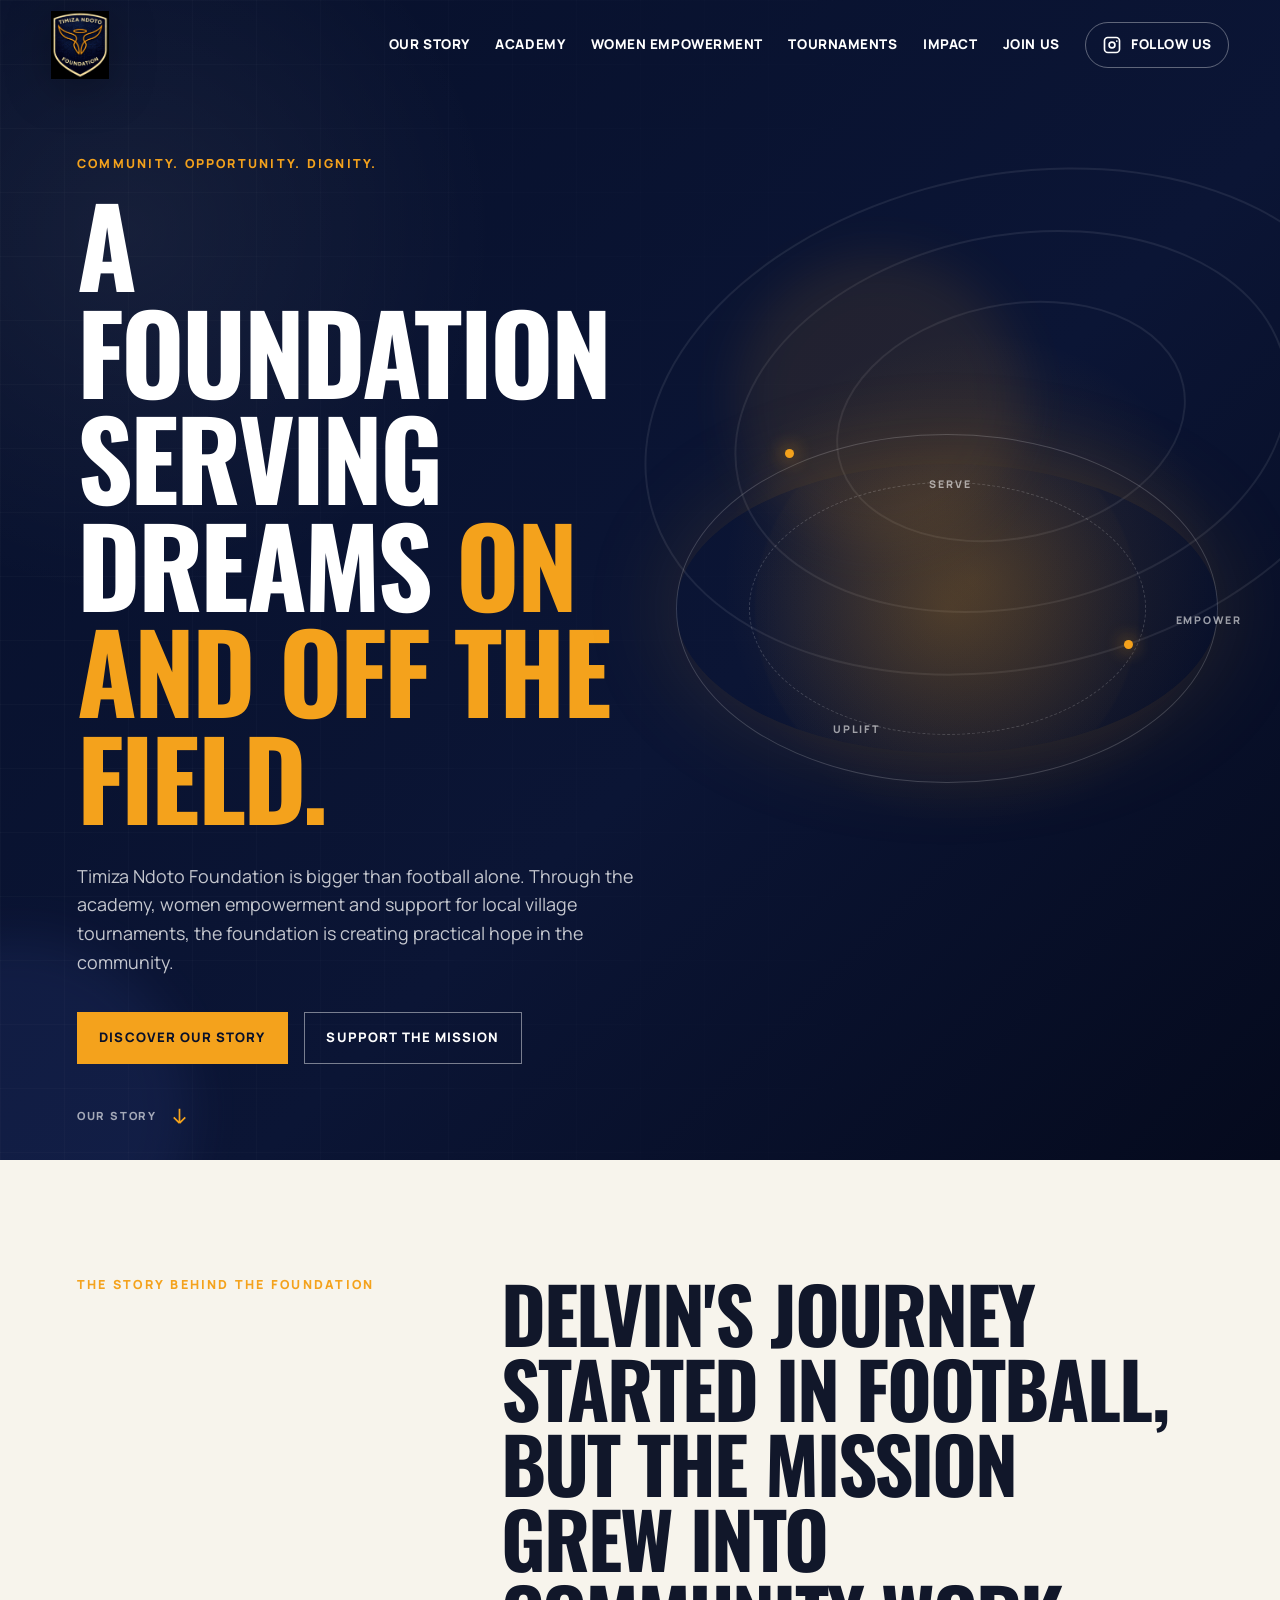
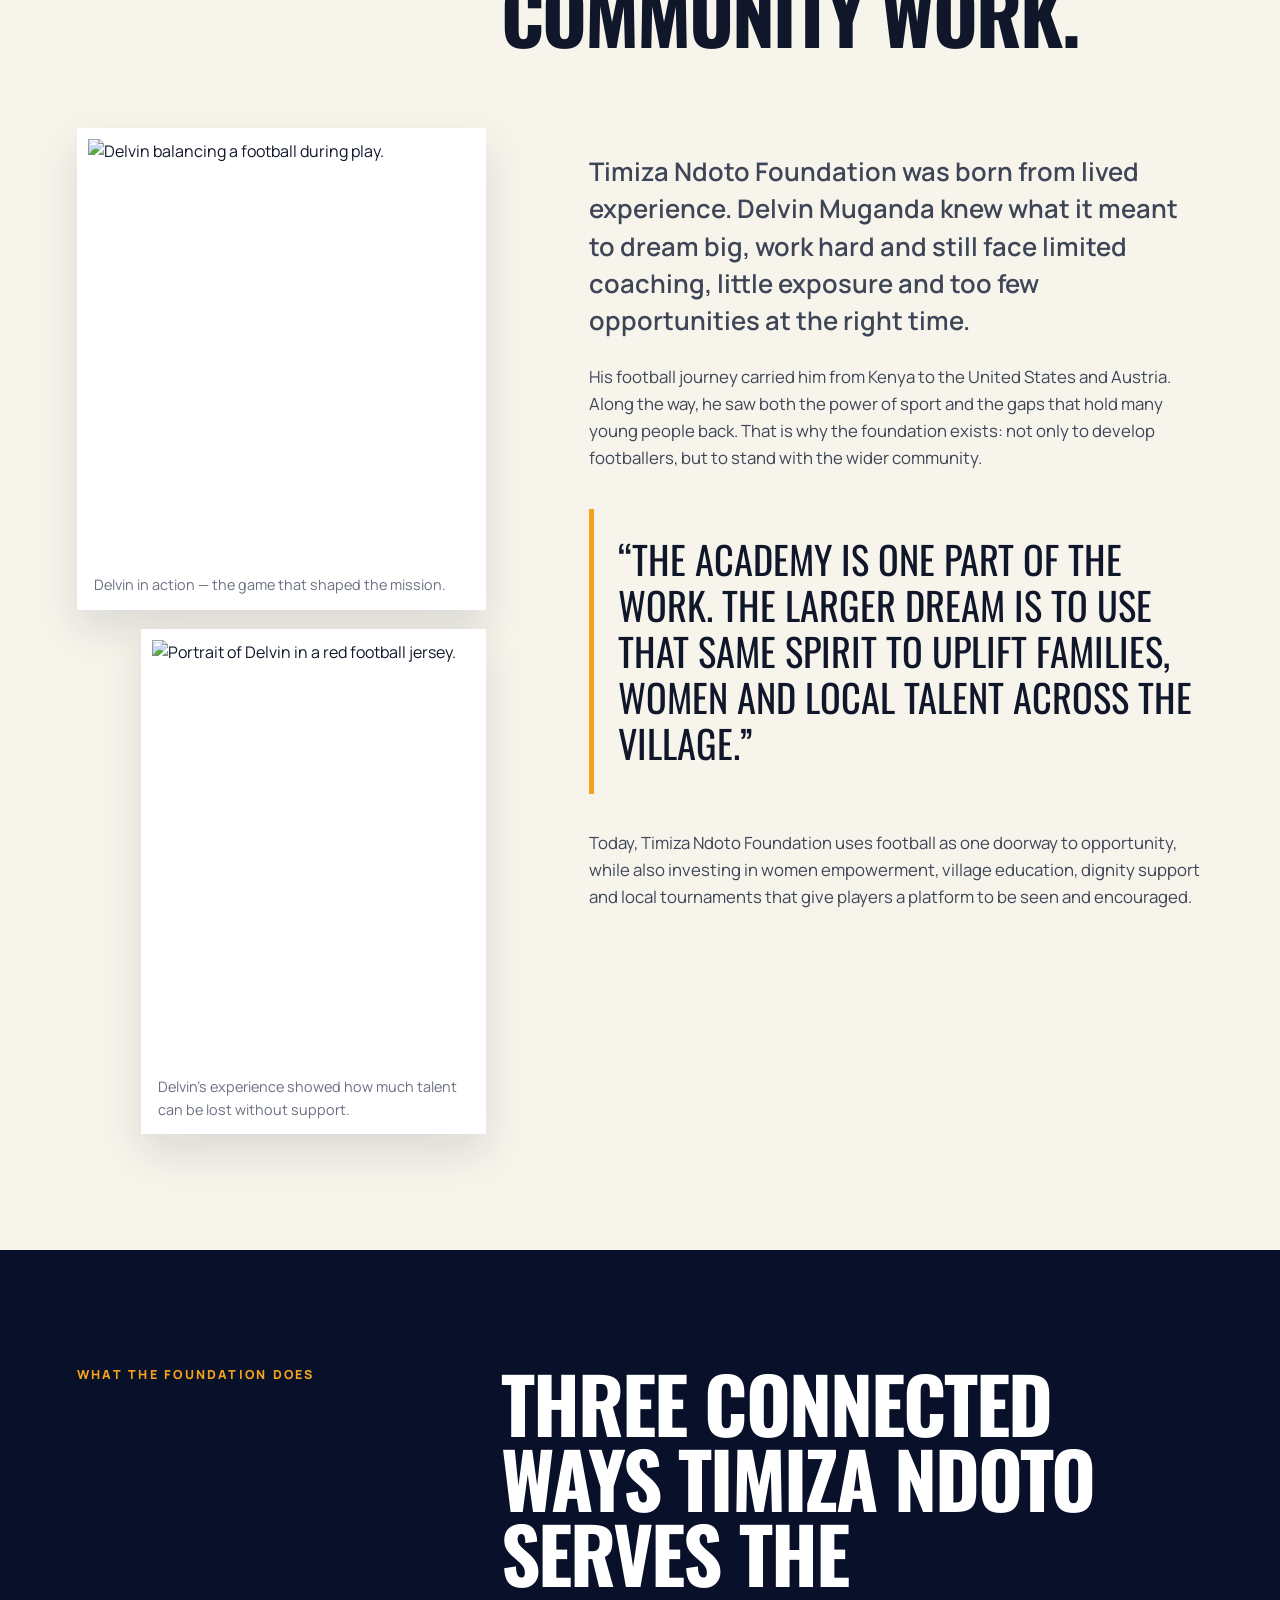
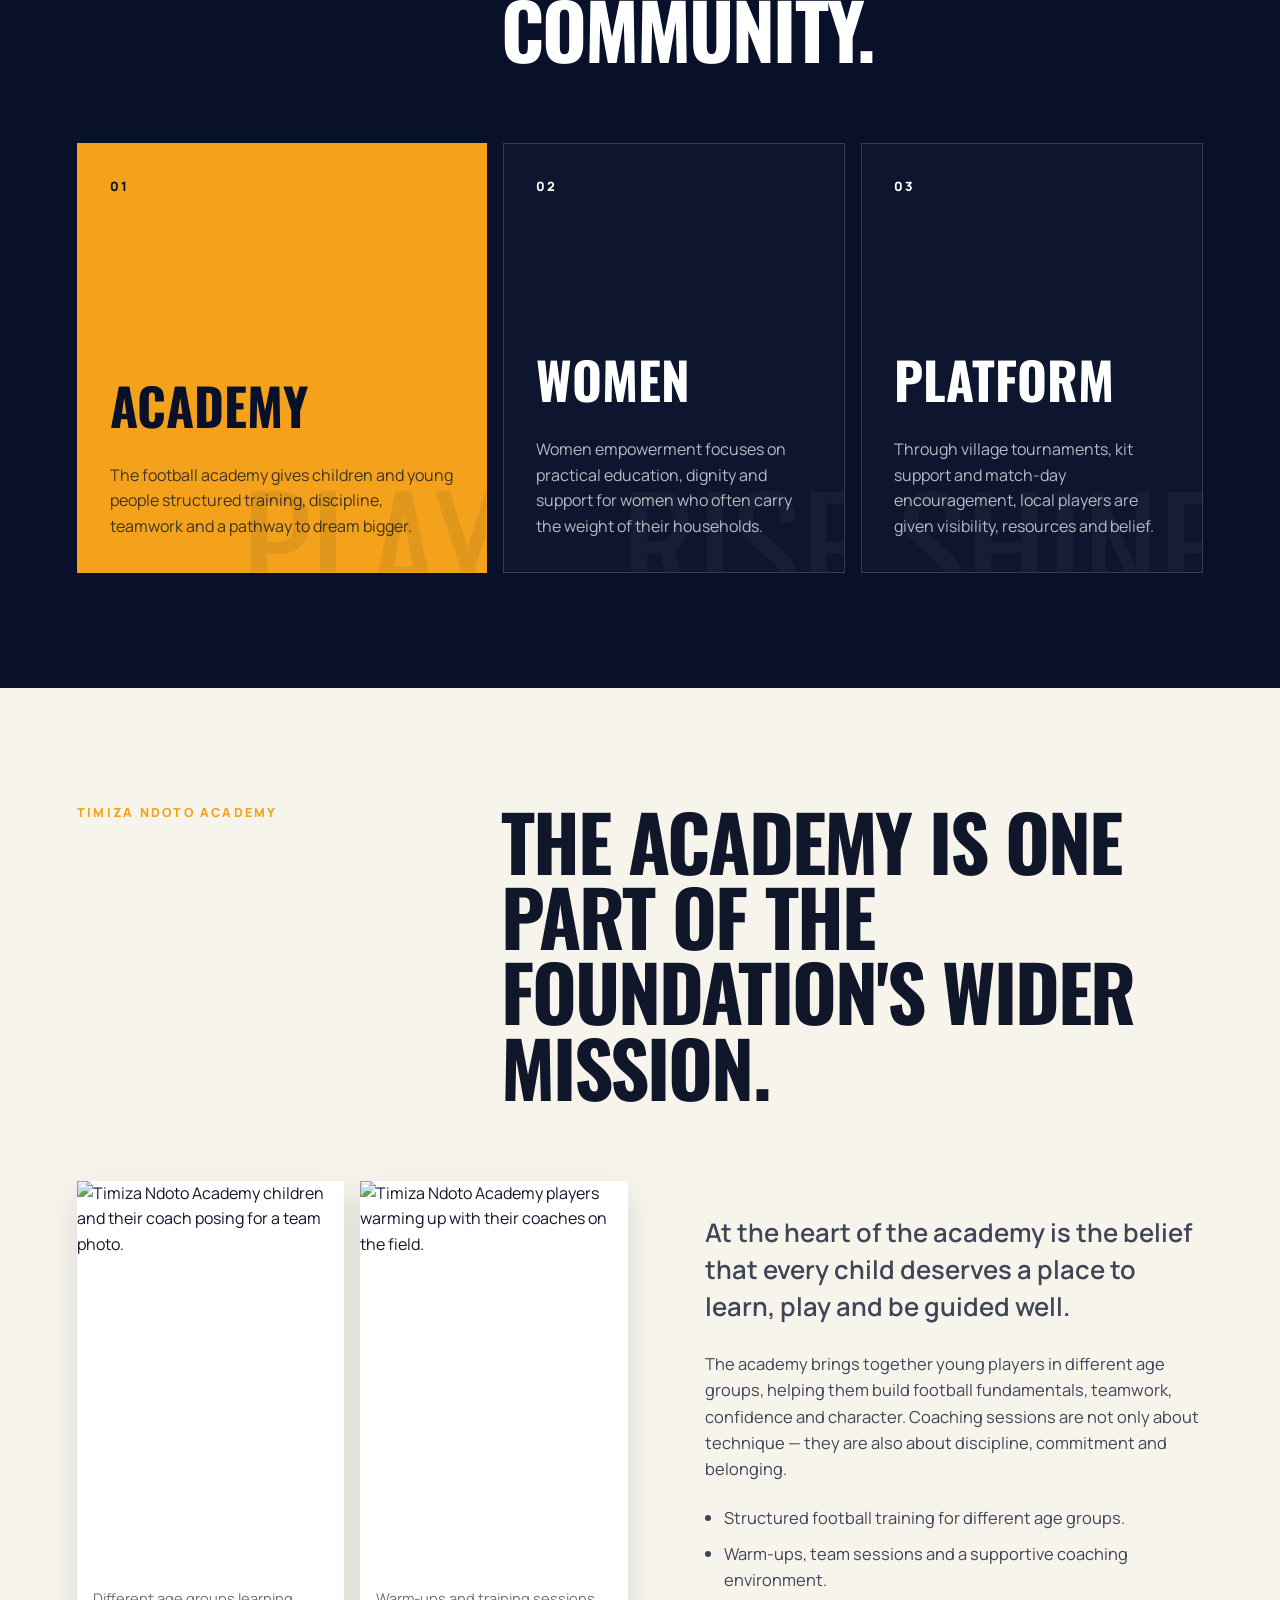
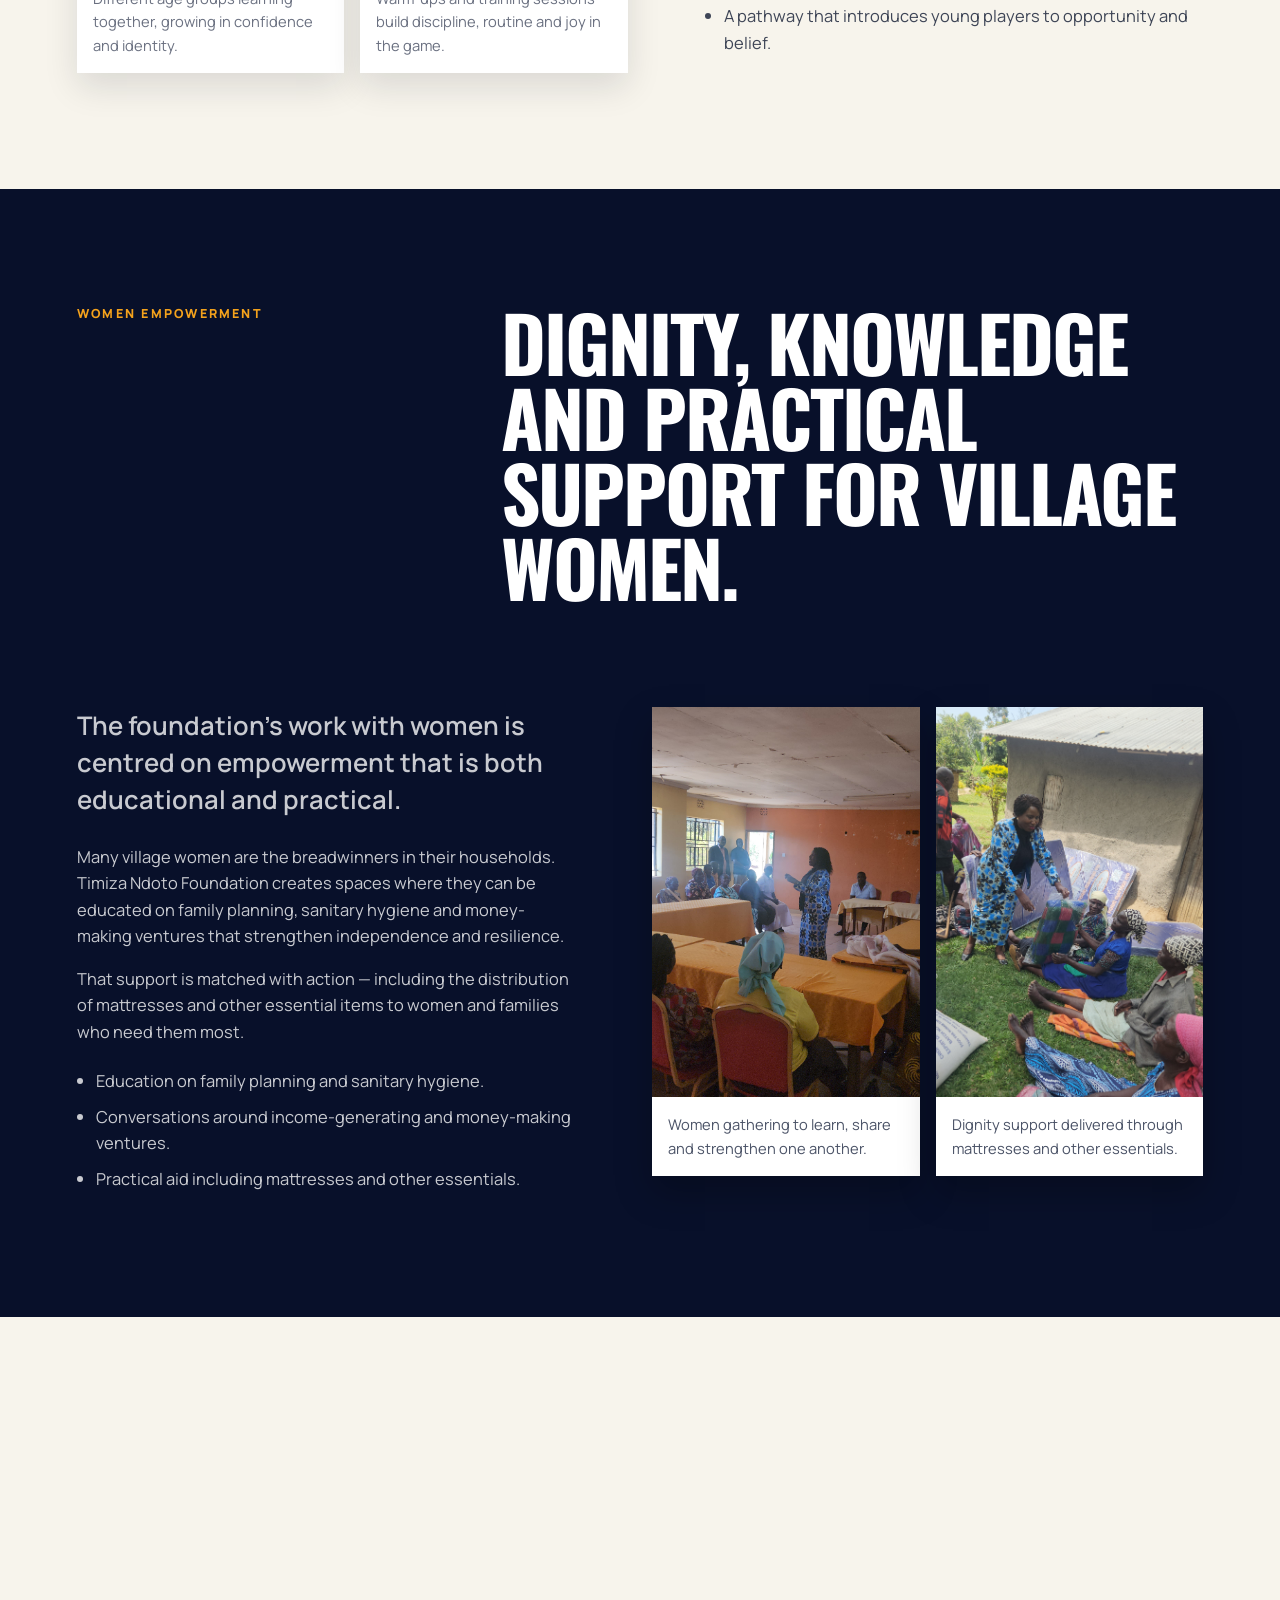
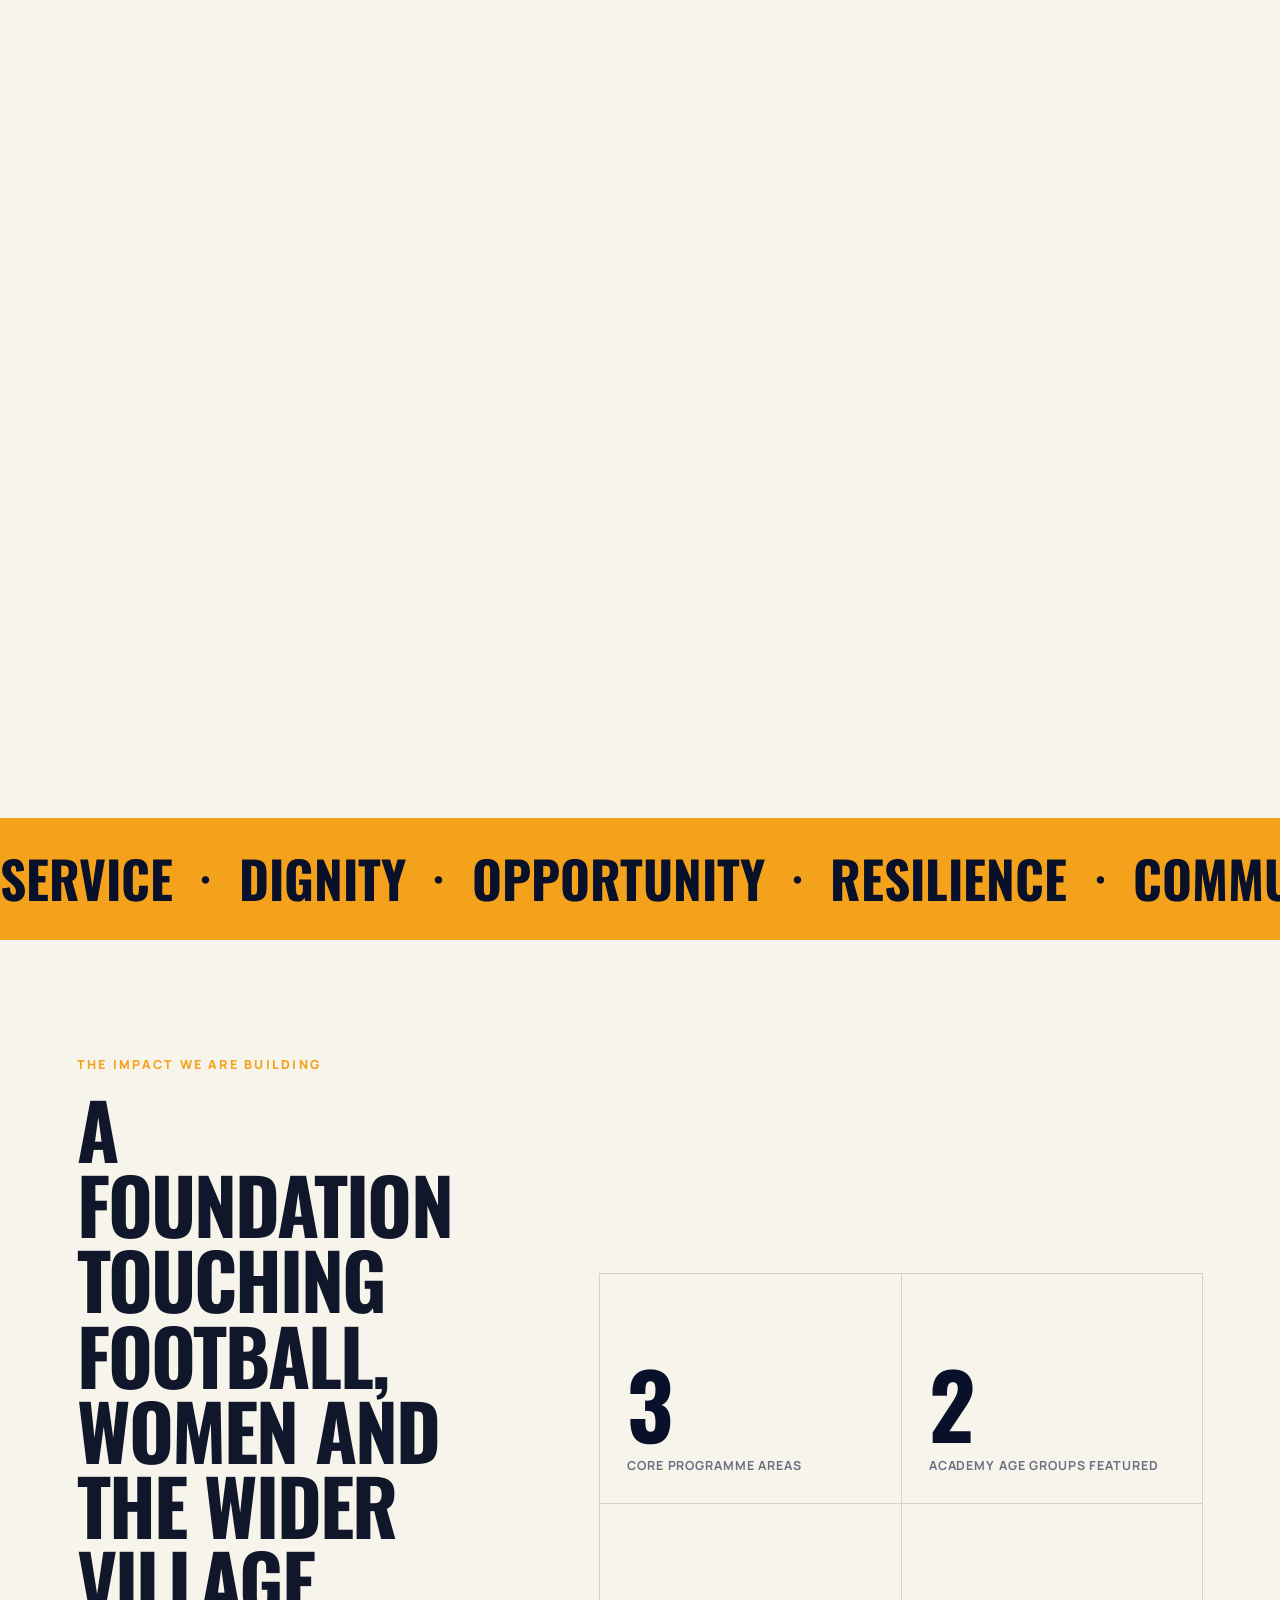
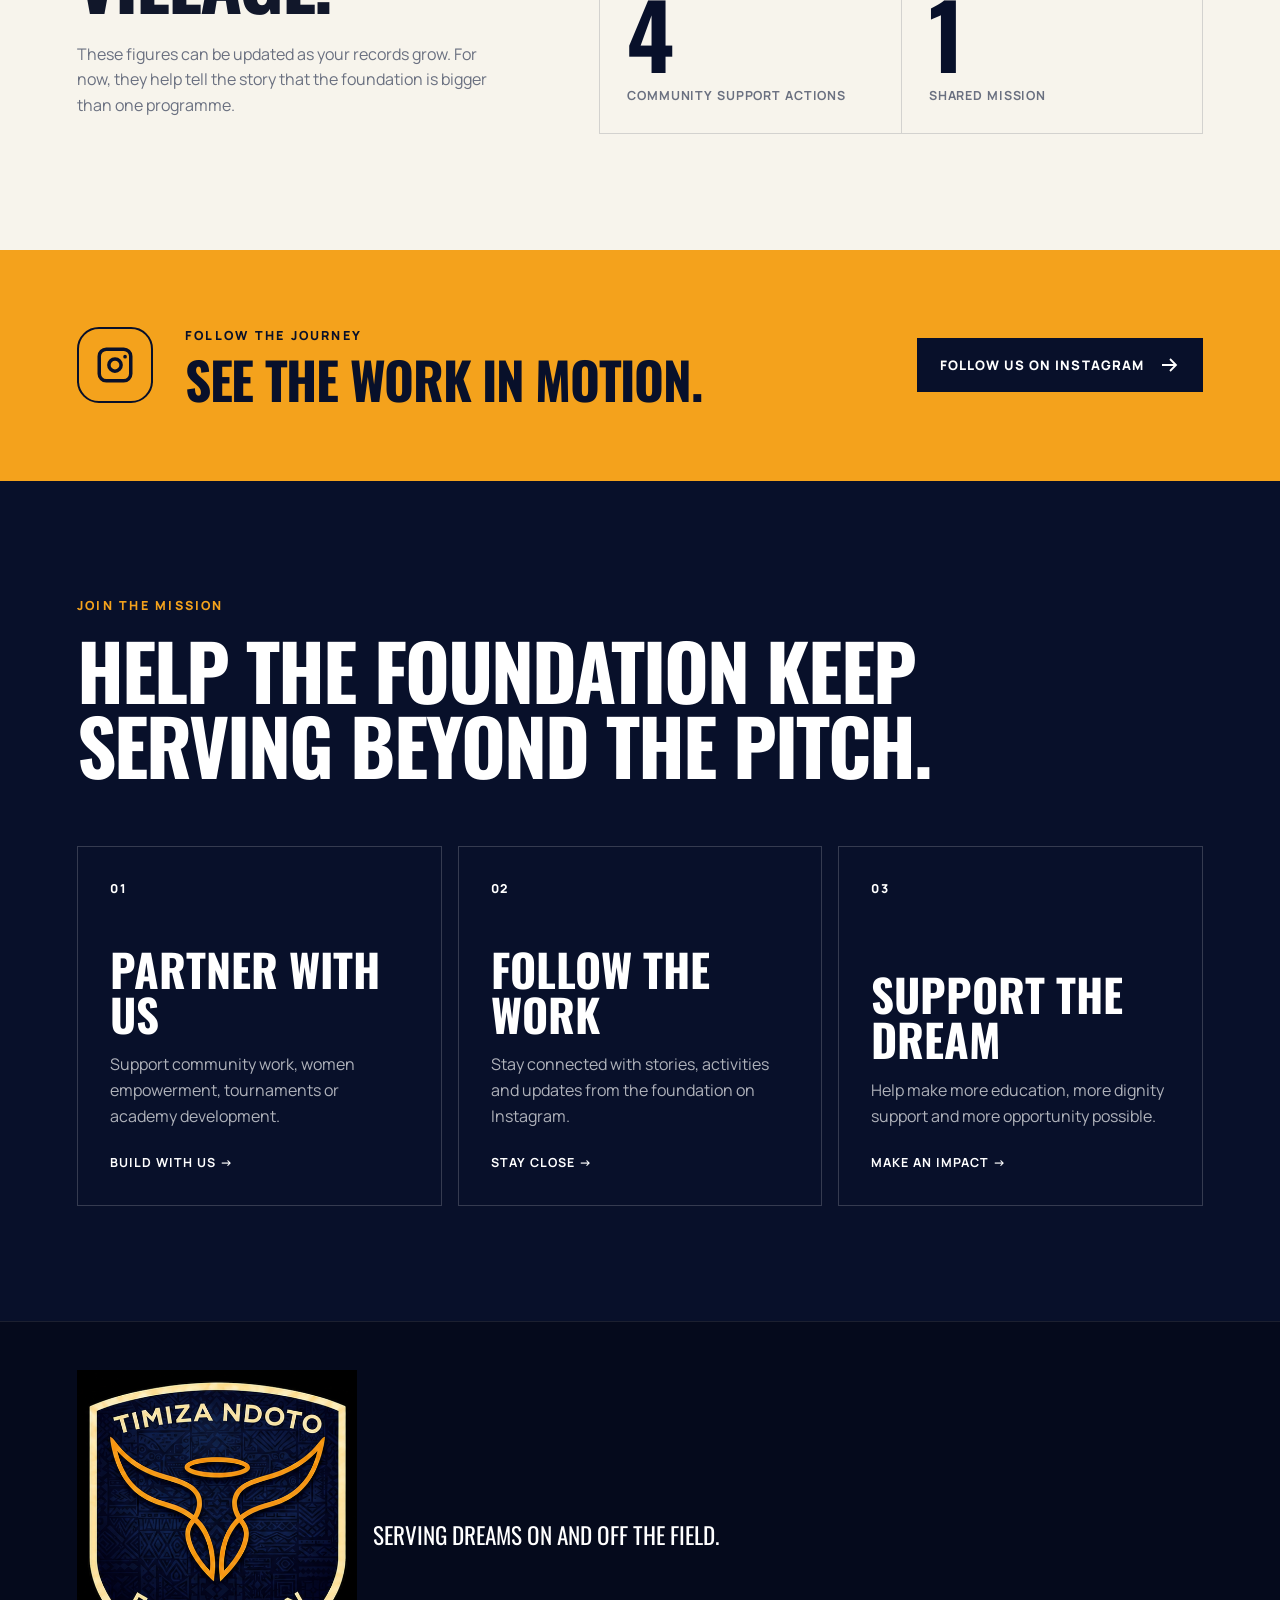
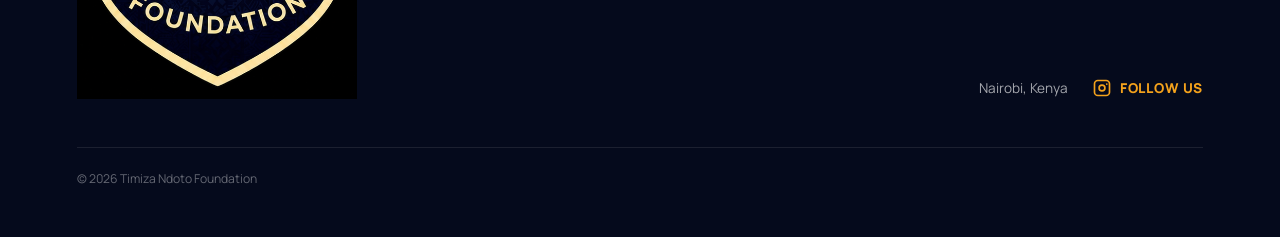
==== commit 21f2cc96: "Update index.html change delvin photos to JPG from jpg" ====
--- a/index.html
+++ b/index.html
@@ -78,11 +78,11 @@
       <div class="story-layout story-layout-photos">
         <div class="story-photo-stack reveal">
           <figure class="photo-card photo-card-main">
-            <img src="delvin-1.jpg" alt="Delvin balancing a football during play.">
+            <img src="delvin-1.JPG" alt="Delvin balancing a football during play.">
             <figcaption>Delvin in action — the game that shaped the mission.</figcaption>
           </figure>
           <figure class="photo-card photo-card-offset">
-            <img src="delvin-2.jpg" alt="Portrait of Delvin in a red football jersey.">
+            <img src="delvin-2.JPG" alt="Portrait of Delvin in a red football jersey.">
             <figcaption>Delvin's experience showed how much talent can be lost without support.</figcaption>
           </figure>
         </div>
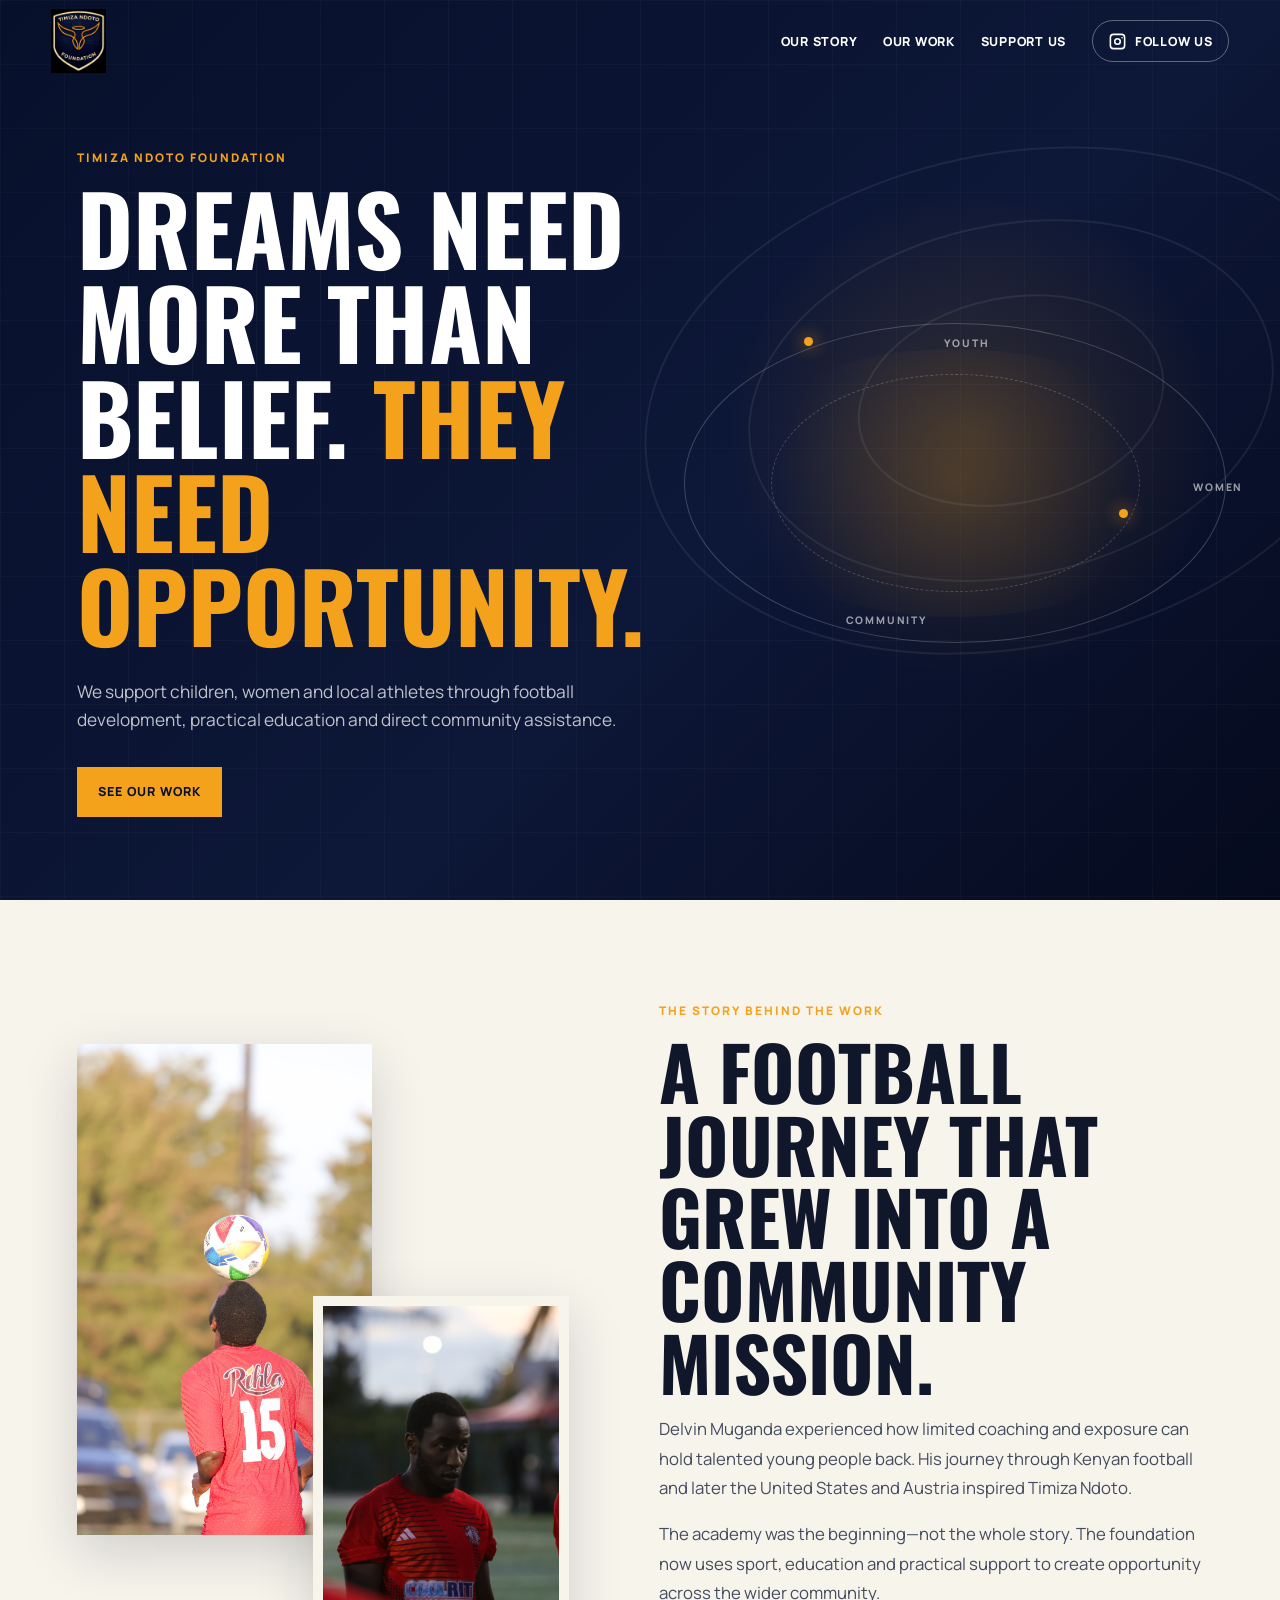
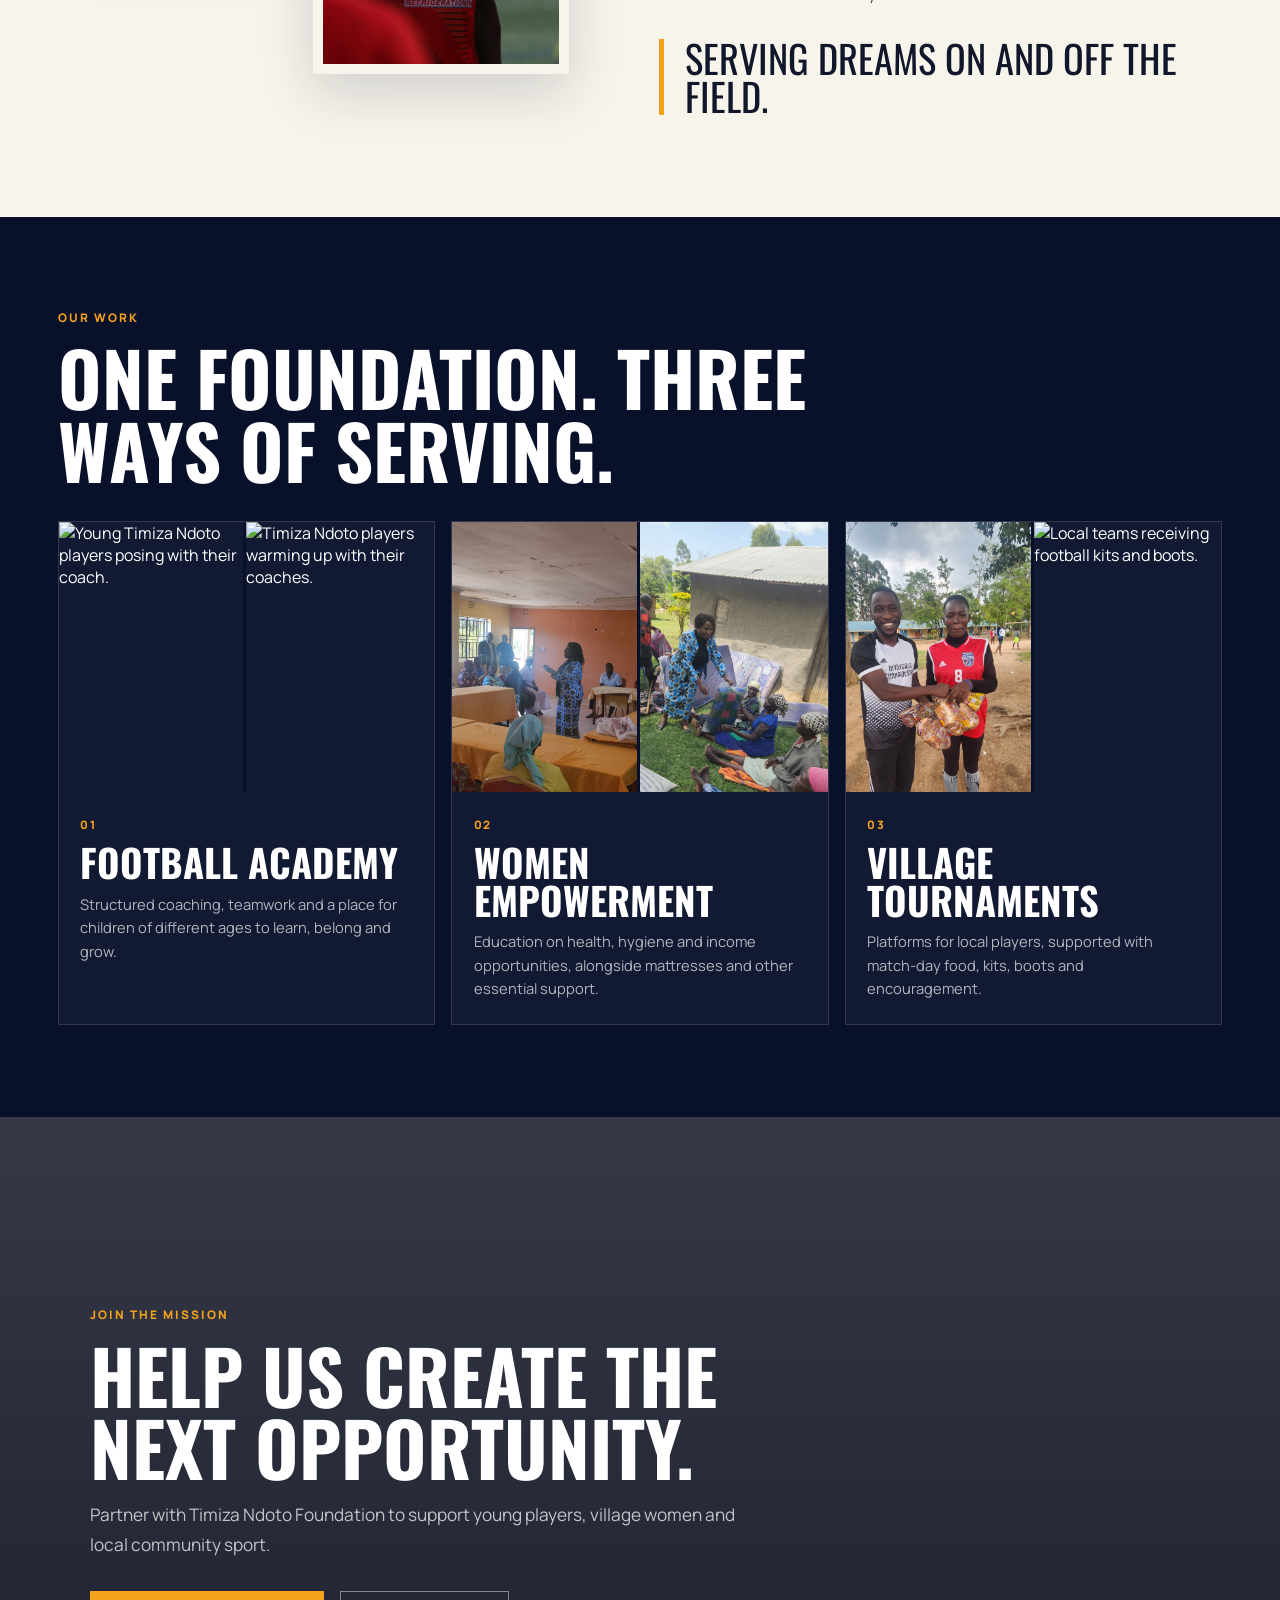
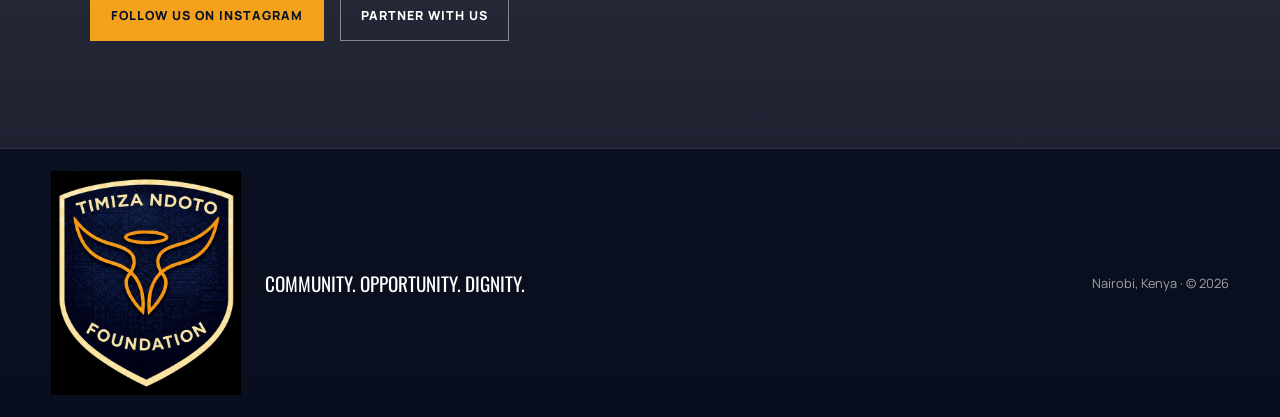
==== commit 7360a298: "Add files via upload Condensed version" ====
--- a/index.html
+++ b/index.html
@@ -3,9 +3,9 @@
 <head>
   <meta charset="utf-8">
   <meta name="viewport" content="width=device-width, initial-scale=1">
-  <meta name="description" content="Timiza Ndoto Foundation serves its community through youth football, women empowerment and support for local village tournaments.">
+  <meta name="description" content="Timiza Ndoto Foundation supports young people, women and village sport through football development, practical education and community assistance.">
   <meta name="theme-color" content="#08102a">
-  <title>Timiza Ndoto Foundation | Community, Opportunity, Dignity</title>
+  <title>Timiza Ndoto Foundation</title>
   <link rel="preconnect" href="https://fonts.googleapis.com">
   <link rel="preconnect" href="https://fonts.gstatic.com" crossorigin>
   <link href="https://fonts.googleapis.com/css2?family=Manrope:wght@400;500;600;700;800&family=Oswald:wght@500;600;700&display=swap" rel="stylesheet">
@@ -19,19 +19,13 @@
     <a class="brand" href="#top" aria-label="Timiza Ndoto Foundation home">
       <img src="timiza-ndoto-foundation-logo.png" alt="Timiza Ndoto Foundation logo">
     </a>
-
     <button class="menu-button" type="button" aria-expanded="false" aria-controls="site-nav" data-menu-button>
-      <span></span><span></span><span></span>
-      <span class="sr-only">Open navigation</span>
+      <span></span><span></span><span></span><span class="sr-only">Open navigation</span>
     </button>
-
     <nav class="site-nav" id="site-nav" aria-label="Main navigation" data-nav>
       <a href="#story">Our story</a>
-      <a href="#academy">Academy</a>
-      <a href="#women">Women empowerment</a>
-      <a href="#tournaments">Tournaments</a>
-      <a href="#impact">Impact</a>
-      <a href="#join">Join us</a>
+      <a href="#work">Our work</a>
+      <a href="#join">Support us</a>
       <a class="instagram-link" href="https://www.instagram.com/timizandotofootballacademy/" target="_blank" rel="noreferrer" aria-label="Follow Timiza Ndoto Foundation on Instagram">
         <svg aria-hidden="true" viewBox="0 0 24 24"><path d="M7 2h10a5 5 0 0 1 5 5v10a5 5 0 0 1-5 5H7a5 5 0 0 1-5-5V7a5 5 0 0 1 5-5Zm0 2a3 3 0 0 0-3 3v10a3 3 0 0 0 3 3h10a3 3 0 0 0 3-3V7a3 3 0 0 0-3-3H7Zm5 3.5A4.5 4.5 0 1 1 7.5 12 4.5 4.5 0 0 1 12 7.5Zm0 2A2.5 2.5 0 1 0 14.5 12 2.5 2.5 0 0 0 12 9.5ZM17.75 6.2a1.05 1.05 0 1 1-1.05 1.05 1.05 1.05 0 0 1 1.05-1.05Z"/></svg>
         <span>Follow us</span>
@@ -40,251 +34,101 @@
   </header>
 
   <main id="main">
-    <section class="hero" id="top" aria-labelledby="hero-title">
+    <section class="hero screen" id="top" aria-labelledby="hero-title">
       <div class="hero-grid-lines" aria-hidden="true"></div>
-      <div class="hero-glow hero-glow-one" aria-hidden="true"></div>
-      <div class="hero-glow hero-glow-two" aria-hidden="true"></div>
+      <div class="hero-copy reveal">
+        <p class="eyebrow">Timiza Ndoto Foundation</p>
+        <h1 id="hero-title">Dreams need more than belief. <em>They need opportunity.</em></h1>
+        <p>We support children, women and local athletes through football development, practical education and direct community assistance.</p>
+        <a class="button button-primary" href="#work">See our work</a>
+      </div>
+      <div class="hero-orbit reveal" aria-hidden="true">
+        <div class="orbit orbit-one"></div>
+        <div class="orbit orbit-two"></div>
+        <span class="orbit-label label-one">Youth</span>
+        <span class="orbit-label label-two">Women</span>
+        <span class="orbit-label label-three">Community</span>
+      </div>
+    </section>
 
-      <div class="hero-copy reveal">
-        <p class="eyebrow">Community. Opportunity. Dignity.</p>
-        <h1 id="hero-title">A foundation serving dreams <em>on and off the field.</em></h1>
-        <p class="hero-intro">Timiza Ndoto Foundation is bigger than football alone. Through the academy, women empowerment and support for local village tournaments, the foundation is creating practical hope in the community.</p>
-        <div class="hero-actions">
-          <a class="button button-primary" href="#story">Discover our story</a>
-          <a class="button button-ghost" href="#join">Support the mission</a>
+    <section class="founder screen" id="story" aria-labelledby="story-title">
+      <div class="founder-images reveal">
+        <img class="founder-image founder-image-one" src="delvin-1.jpg" alt="Delvin balancing a football during play.">
+        <img class="founder-image founder-image-two" src="delvin-2.jpg" alt="Portrait of Delvin in a red football jersey.">
+      </div>
+      <div class="founder-copy reveal">
+        <p class="eyebrow">The story behind the work</p>
+        <h2 id="story-title">A football journey that grew into a community mission.</h2>
+        <p>Delvin Muganda experienced how limited coaching and exposure can hold talented young people back. His journey through Kenyan football and later the United States and Austria inspired Timiza Ndoto.</p>
+        <p>The academy was the beginning—not the whole story. The foundation now uses sport, education and practical support to create opportunity across the wider community.</p>
+        <blockquote>Serving dreams on and off the field.</blockquote>
+      </div>
+    </section>
+
+    <section class="work screen" id="work" aria-labelledby="work-title">
+      <div class="work-heading reveal">
+        <div>
+          <p class="eyebrow">Our work</p>
+          <h2 id="work-title">One foundation. Three ways of serving.</h2>
         </div>
       </div>
 
-      <div class="hero-mark reveal" aria-hidden="true">
-        <div class="crest-orbit crest-orbit-one"></div>
-        <div class="crest-orbit crest-orbit-two"></div>
-        <span class="orbit-word orbit-word-one">Serve</span>
-        <span class="orbit-word orbit-word-two">Empower</span>
-        <span class="orbit-word orbit-word-three">Uplift</span>
-      </div>
+      <div class="work-grid">
+        <article class="work-card reveal">
+          <div class="work-images">
+            <img src="team-photo-1.jpg" alt="Young Timiza Ndoto players posing with their coach.">
+            <img src="team-photo-2.jpg" alt="Timiza Ndoto players warming up with their coaches.">
+          </div>
+          <div class="work-copy">
+            <span>01</span>
+            <h3>Football Academy</h3>
+            <p>Structured coaching, teamwork and a place for children of different ages to learn, belong and grow.</p>
+          </div>
+        </article>
 
-      <a class="scroll-cue" href="#story" aria-label="Scroll to our story">
-        <span>Our story</span>
-        <svg aria-hidden="true" viewBox="0 0 24 24"><path d="M12 4v15m0 0-6-6m6 6 6-6"/></svg>
-      </a>
-    </section>
+        <article class="work-card reveal">
+          <div class="work-images">
+            <img src="women-education.jpg" alt="Village women taking part in an educational meeting.">
+            <img src="women-aid.jpg" alt="Women receiving mattresses and essential items.">
+          </div>
+          <div class="work-copy">
+            <span>02</span>
+            <h3>Women Empowerment</h3>
+            <p>Education on health, hygiene and income opportunities, alongside mattresses and other essential support.</p>
+          </div>
+        </article>
 
-    <section class="story section" id="story" aria-labelledby="story-title">
-      <div class="section-heading reveal">
-        <p class="eyebrow">The story behind the foundation</p>
-        <h2 id="story-title">Delvin's journey started in football, but the mission grew into community work.</h2>
-      </div>
-
-      <div class="story-layout story-layout-photos">
-        <div class="story-photo-stack reveal">
-          <figure class="photo-card photo-card-main">
-            <img src="delvin-1.JPG" alt="Delvin balancing a football during play.">
-            <figcaption>Delvin in action — the game that shaped the mission.</figcaption>
-          </figure>
-          <figure class="photo-card photo-card-offset">
-            <img src="delvin-2.JPG" alt="Portrait of Delvin in a red football jersey.">
-            <figcaption>Delvin's experience showed how much talent can be lost without support.</figcaption>
-          </figure>
-        </div>
-
-        <div class="story-copy reveal">
-          <p class="lead">Timiza Ndoto Foundation was born from lived experience. Delvin Muganda knew what it meant to dream big, work hard and still face limited coaching, little exposure and too few opportunities at the right time.</p>
-          <p>His football journey carried him from Kenya to the United States and Austria. Along the way, he saw both the power of sport and the gaps that hold many young people back. That is why the foundation exists: not only to develop footballers, but to stand with the wider community.</p>
-          <blockquote>“The academy is one part of the work. The larger dream is to use that same spirit to uplift families, women and local talent across the village.”</blockquote>
-          <p>Today, Timiza Ndoto Foundation uses football as one doorway to opportunity, while also investing in women empowerment, village education, dignity support and local tournaments that give players a platform to be seen and encouraged.</p>
-        </div>
-      </div>
-    </section>
-
-    <section class="purpose section section-dark" id="programmes" aria-labelledby="purpose-title">
-      <div class="section-heading reveal">
-        <p class="eyebrow">What the foundation does</p>
-        <h2 id="purpose-title">Three connected ways Timiza Ndoto serves the community.</h2>
-      </div>
-
-      <div class="purpose-grid">
-        <article class="purpose-card purpose-card-feature reveal">
-          <span class="card-index">01</span>
-          <h3>Academy</h3>
-          <p>The football academy gives children and young people structured training, discipline, teamwork and a pathway to dream bigger.</p>
-          <span class="card-word" aria-hidden="true">PLAY</span>
-        </article>
-        <article class="purpose-card reveal">
-          <span class="card-index">02</span>
-          <h3>Women</h3>
-          <p>Women empowerment focuses on practical education, dignity and support for women who often carry the weight of their households.</p>
-          <span class="card-word" aria-hidden="true">RISE</span>
-        </article>
-        <article class="purpose-card reveal">
-          <span class="card-index">03</span>
-          <h3>Platform</h3>
-          <p>Through village tournaments, kit support and match-day encouragement, local players are given visibility, resources and belief.</p>
-          <span class="card-word" aria-hidden="true">SHINE</span>
+        <article class="work-card reveal">
+          <div class="work-images">
+            <img src="handing-out-food.jpg" alt="A local player receiving bread during a village tournament.">
+            <img src="handing-out-kits.jpg" alt="Local teams receiving football kits and boots.">
+          </div>
+          <div class="work-copy">
+            <span>03</span>
+            <h3>Village Tournaments</h3>
+            <p>Platforms for local players, supported with match-day food, kits, boots and encouragement.</p>
+          </div>
         </article>
       </div>
     </section>
 
-    <section class="programme section" id="academy" aria-labelledby="academy-title">
-      <div class="section-heading reveal">
-        <p class="eyebrow">Timiza Ndoto Academy</p>
-        <h2 id="academy-title">The academy is one part of the foundation's wider mission.</h2>
+    <section class="join screen" id="join" aria-labelledby="join-title">
+      <div class="join-main reveal">
+        <p class="eyebrow">Join the mission</p>
+        <h2 id="join-title">Help us create the next opportunity.</h2>
+        <p>Partner with Timiza Ndoto Foundation to support young players, village women and local community sport.</p>
+        <div class="join-actions">
+          <a class="button button-primary" href="https://www.instagram.com/timizandotofootballacademy/" target="_blank" rel="noreferrer">Follow us on Instagram</a>
+          <a class="button button-outline" href="https://www.instagram.com/timizandotofootballacademy/" target="_blank" rel="noreferrer">Partner with us</a>
+        </div>
       </div>
 
-      <div class="programme-shell">
-        <div class="programme-gallery reveal">
-          <figure class="gallery-card">
-            <img src="team-photo-1.jpg" alt="Timiza Ndoto Academy children and their coach posing for a team photo.">
-            <figcaption>Different age groups learning together, growing in confidence and identity.</figcaption>
-          </figure>
-          <figure class="gallery-card">
-            <img src="team-photo-2.jpg" alt="Timiza Ndoto Academy players warming up with their coaches on the field.">
-            <figcaption>Warm-ups and training sessions build discipline, routine and joy in the game.</figcaption>
-          </figure>
-        </div>
-
-        <div class="programme-copy reveal">
-          <p class="lead">At the heart of the academy is the belief that every child deserves a place to learn, play and be guided well.</p>
-          <p>The academy brings together young players in different age groups, helping them build football fundamentals, teamwork, confidence and character. Coaching sessions are not only about technique — they are also about discipline, commitment and belonging.</p>
-          <ul class="programme-list">
-            <li>Structured football training for different age groups.</li>
-            <li>Warm-ups, team sessions and a supportive coaching environment.</li>
-            <li>A pathway that introduces young players to opportunity and belief.</li>
-          </ul>
-        </div>
-      </div>
-    </section>
-
-    <section class="programme section section-dark" id="women" aria-labelledby="women-title">
-      <div class="section-heading reveal">
-        <p class="eyebrow">Women empowerment</p>
-        <h2 id="women-title">Dignity, knowledge and practical support for village women.</h2>
-      </div>
-
-      <div class="programme-shell programme-shell-reverse">
-        <div class="programme-copy reveal">
-          <p class="lead">The foundation's work with women is centred on empowerment that is both educational and practical.</p>
-          <p>Many village women are the breadwinners in their households. Timiza Ndoto Foundation creates spaces where they can be educated on family planning, sanitary hygiene and money-making ventures that strengthen independence and resilience.</p>
-          <p>That support is matched with action — including the distribution of mattresses and other essential items to women and families who need them most.</p>
-          <ul class="programme-list light-list">
-            <li>Education on family planning and sanitary hygiene.</li>
-            <li>Conversations around income-generating and money-making ventures.</li>
-            <li>Practical aid including mattresses and other essentials.</li>
-          </ul>
-        </div>
-
-        <div class="programme-gallery reveal">
-          <figure class="gallery-card">
-            <img src="women-education.jpg" alt="Village women gathered in a meeting while receiving educational guidance.">
-            <figcaption>Women gathering to learn, share and strengthen one another.</figcaption>
-          </figure>
-          <figure class="gallery-card">
-            <img src="women-aid.jpg" alt="Women receiving mattresses and essentials from Timiza Ndoto Foundation.">
-            <figcaption>Dignity support delivered through mattresses and other essentials.</figcaption>
-          </figure>
-        </div>
-      </div>
-    </section>
-
-    <section class="programme section" id="tournaments" aria-labelledby="tournaments-title">
-      <div class="section-heading reveal">
-        <p class="eyebrow">Village tournaments</p>
-        <h2 id="tournaments-title">Giving local players a platform — and supporting them beyond the whistle.</h2>
-      </div>
-
-      <div class="programme-shell">
-        <div class="programme-gallery reveal">
-          <figure class="gallery-card">
-            <img src="handing-out-food.jpg" alt="A handball player receiving bread from Timiza Ndoto Foundation support staff.">
-            <figcaption>Supporting match days with practical care like food for local players.</figcaption>
-          </figure>
-          <figure class="gallery-card">
-            <img src="handing-out-kits.jpg" alt="Community members and teams receiving kits and boots from Timiza Ndoto Foundation.">
-            <figcaption>Helping teams with kits and boots so they can compete with confidence.</figcaption>
-          </figure>
-        </div>
-
-        <div class="programme-copy reveal">
-          <p class="lead">Timiza Ndoto Foundation also stands behind local village tournaments, because community sport deserves a platform.</p>
-          <p>By supporting matches and tournaments, the foundation helps create visibility for local talent and encourages players who may otherwise go unnoticed. Support goes beyond applause — it includes practical help such as food, kits and boots that allow athletes and teams to participate with dignity.</p>
-          <ul class="programme-list">
-            <li>Giving village players a platform to compete and be seen.</li>
-            <li>Supporting match days with food and encouragement.</li>
-            <li>Providing kits and boots to strengthen local teams.</li>
-          </ul>
-        </div>
-      </div>
-    </section>
-
-    <section class="values" aria-label="Foundation values">
-      <div class="values-marquee" aria-hidden="true">
-        <span>Service</span><i>•</i><span>Dignity</span><i>•</i><span>Opportunity</span><i>•</i><span>Resilience</span><i>•</i><span>Community</span><i>•</i><span>Hope</span><i>•</i>
-        <span>Service</span><i>•</i><span>Dignity</span><i>•</i><span>Opportunity</span><i>•</i><span>Resilience</span><i>•</i><span>Community</span><i>•</i><span>Hope</span><i>•</i>
-      </div>
-    </section>
-
-    <section class="impact section" id="impact" aria-labelledby="impact-title">
-      <div class="impact-intro reveal">
-        <p class="eyebrow">The impact we are building</p>
-        <h2 id="impact-title">A foundation touching football, women and the wider village.</h2>
-        <p>These figures can be updated as your records grow. For now, they help tell the story that the foundation is bigger than one programme.</p>
-      </div>
-
-      <div class="impact-grid">
-        <article class="impact-stat reveal"><strong data-count="3">3</strong><span>core programme areas</span></article>
-        <article class="impact-stat reveal"><strong data-count="2">2</strong><span>academy age groups featured</span></article>
-        <article class="impact-stat reveal"><strong data-count="4">4</strong><span>community support actions</span></article>
-        <article class="impact-stat reveal"><strong data-count="1">1</strong><span>shared mission</span></article>
-      </div>
-    </section>
-
-    <section class="instagram-band" aria-labelledby="instagram-title">
-      <div class="instagram-band-inner reveal">
-        <div class="instagram-icon-large" aria-hidden="true">
-          <svg viewBox="0 0 24 24"><path d="M7 2h10a5 5 0 0 1 5 5v10a5 5 0 0 1-5 5H7a5 5 0 0 1-5-5V7a5 5 0 0 1 5-5Zm0 2a3 3 0 0 0-3 3v10a3 3 0 0 0 3 3h10a3 3 0 0 0 3-3V7a3 3 0 0 0-3-3H7Zm5 3.5A4.5 4.5 0 1 1 7.5 12 4.5 4.5 0 0 1 12 7.5Zm0 2A2.5 2.5 0 1 0 14.5 12 2.5 2.5 0 0 0 12 9.5ZM17.75 6.2a1.05 1.05 0 1 1-1.05 1.05 1.05 1.05 0 0 1 1.05-1.05Z"/></svg>
-        </div>
-        <div>
-          <p class="eyebrow">Follow the journey</p>
-          <h2 id="instagram-title">See the work in motion.</h2>
-        </div>
-        <a class="button button-dark" href="https://www.instagram.com/timizandotofootballacademy/" target="_blank" rel="noreferrer">
-          Follow us on Instagram
-          <svg aria-hidden="true" viewBox="0 0 24 24"><path d="M5 12h14m-6-6 6 6-6 6"/></svg>
-        </a>
-      </div>
-    </section>
-
-    <section class="join section section-dark" id="join" aria-labelledby="join-title">
-      <div class="join-copy reveal">
-        <p class="eyebrow">Join the mission</p>
-        <h2 id="join-title">Help the foundation keep serving beyond the pitch.</h2>
-      </div>
-      <div class="join-grid">
-        <a class="join-card reveal" href="https://www.instagram.com/timizandotofootballacademy/" target="_blank" rel="noreferrer">
-          <span>01</span><h3>Partner with us</h3><p>Support community work, women empowerment, tournaments or academy development.</p><b>Build with us →</b>
-        </a>
-        <a class="join-card reveal" href="https://www.instagram.com/timizandotofootballacademy/" target="_blank" rel="noreferrer">
-          <span>02</span><h3>Follow the work</h3><p>Stay connected with stories, activities and updates from the foundation on Instagram.</p><b>Stay close →</b>
-        </a>
-        <a class="join-card reveal" href="https://www.instagram.com/timizandotofootballacademy/" target="_blank" rel="noreferrer">
-          <span>03</span><h3>Support the dream</h3><p>Help make more education, more dignity support and more opportunity possible.</p><b>Make an impact →</b>
-        </a>
-      </div>
+      <footer class="site-footer">
+        <img src="timiza-ndoto-foundation-logo.png" alt="Timiza Ndoto Foundation logo">
+        <p>Community. Opportunity. Dignity.</p>
+        <p>Nairobi, Kenya · © <span data-year></span></p>
+      </footer>
     </section>
   </main>
-
-  <footer class="site-footer">
-    <div class="footer-brand">
-      <img src="timiza-ndoto-foundation-logo.png" alt="Timiza Ndoto Foundation logo">
-      <p>Serving dreams on and off the field.</p>
-    </div>
-    <div class="footer-meta">
-      <p>Nairobi, Kenya</p>
-      <a class="footer-instagram" href="https://www.instagram.com/timizandotofootballacademy/" target="_blank" rel="noreferrer" aria-label="Follow Timiza Ndoto Foundation on Instagram">
-        <svg aria-hidden="true" viewBox="0 0 24 24"><path d="M7 2h10a5 5 0 0 1 5 5v10a5 5 0 0 1-5 5H7a5 5 0 0 1-5-5V7a5 5 0 0 1 5-5Zm0 2a3 3 0 0 0-3 3v10a3 3 0 0 0 3 3h10a3 3 0 0 0 3-3V7a3 3 0 0 0-3-3H7Zm5 3.5A4.5 4.5 0 1 1 7.5 12 4.5 4.5 0 0 1 12 7.5Zm0 2A2.5 2.5 0 1 0 14.5 12 2.5 2.5 0 0 0 12 9.5ZM17.75 6.2a1.05 1.05 0 1 1-1.05 1.05 1.05 1.05 0 0 1 1.05-1.05Z"/></svg>
-        <span>Follow us</span>
-      </a>
-    </div>
-    <p class="copyright">© <span data-year></span> Timiza Ndoto Foundation</p>
-  </footer>
 </body>
 </html>
--- a/styles.css
+++ b/styles.css
@@ -1,500 +1,124 @@
 :root {
   --navy: #08102a;
-  --navy-2: #0d1737;
+  --paper: #f7f4ec;
+  --white: #fff;
   --ink: #11172a;
-  --cream: #fff2cf;
-  --paper: #f7f4ec;
   --gold: #f4a21c;
-  --gold-soft: #ffe4a1;
-  --white: #fff;
-  --muted: #6a7080;
-  --line: rgba(8,16,42,.15);
-  --max: 1280px;
-  --header-h: 90px;
+  --header-h: 82px;
 }
-
 * { box-sizing: border-box; }
 html { scroll-behavior: smooth; }
-body {
-  margin: 0;
-  background: var(--paper);
-  color: var(--ink);
-  font-family: "Manrope", system-ui, sans-serif;
-  line-height: 1.6;
-  overflow-x: hidden;
+body { margin: 0; overflow-x: hidden; background: var(--paper); color: var(--ink); font-family: "Manrope", sans-serif; }
+body.menu-open { overflow: hidden; }
+img { display: block; max-width: 100%; }
+a { color: inherit; }
+.sr-only { position: absolute; width: 1px; height: 1px; margin: -1px; overflow: hidden; clip: rect(0,0,0,0); white-space: nowrap; }
+.skip-link { position: fixed; top: -4rem; left: 1rem; z-index: 100; padding: .7rem 1rem; background: var(--gold); color: var(--navy); font-weight: 800; }
+.skip-link:focus { top: 1rem; }
+.site-header { position: fixed; inset: 0 0 auto; z-index: 50; height: var(--header-h); display: flex; align-items: center; justify-content: space-between; padding: 0 clamp(1.2rem,4vw,4rem); color: var(--white); transition: .25s ease; }
+.site-header.scrolled { height: 68px; background: rgba(8,16,42,.94); backdrop-filter: blur(15px); box-shadow: 0 8px 28px rgba(0,0,0,.18); }
+.brand img { width: auto; height: 64px; transition: .25s ease; }
+.site-header.scrolled .brand img { height: 51px; }
+.site-nav { display: flex; align-items: center; gap: clamp(1rem,2vw,2rem); }
+.site-nav a { color: var(--white); text-decoration: none; text-transform: uppercase; font-size: .78rem; font-weight: 800; letter-spacing: .06em; }
+.instagram-link { display: inline-flex; align-items: center; gap: .5rem; padding: .65rem .95rem; border: 1px solid rgba(255,255,255,.35); border-radius: 999px; }
+.instagram-link svg { width: 19px; height: 19px; fill: currentColor; }
+.menu-button { display: none; }
+.screen { min-height: 100svh; position: relative; }
+.eyebrow { margin: 0 0 .9rem; color: var(--gold); text-transform: uppercase; letter-spacing: .17em; font-size: .74rem; font-weight: 800; }
+h1,h2,h3,blockquote { font-family: "Oswald", sans-serif; text-transform: uppercase; line-height: .98; }
+.button { display: inline-flex; min-height: 50px; align-items: center; justify-content: center; padding: .8rem 1.25rem; text-decoration: none; text-transform: uppercase; font-size: .78rem; font-weight: 800; letter-spacing: .08em; border: 1px solid transparent; }
+.button-primary { background: var(--gold); color: var(--navy); }
+.button-outline { border-color: rgba(255,255,255,.45); color: var(--white); }
+.hero { display: grid; grid-template-columns: minmax(0,1.08fr) minmax(310px,.92fr); align-items: center; gap: 3rem; padding: calc(var(--header-h) + 3rem) clamp(1.2rem,6vw,7rem) 4rem; overflow: hidden; color: var(--white); background: radial-gradient(circle at 76% 48%,rgba(244,162,28,.16),transparent 23%),linear-gradient(135deg,#07102b,#0d1737 58%,#050a1d); }
+.hero::before { content:""; position:absolute; inset:0; background-image: linear-gradient(rgba(255,255,255,.025) 1px,transparent 1px),linear-gradient(90deg,rgba(255,255,255,.025) 1px,transparent 1px); background-size:64px 64px; }
+.hero-grid-lines { position:absolute; right:-8vw; top:17%; width:58vw; aspect-ratio:1.5; border:2px solid rgba(255,255,255,.07); border-radius:50%; transform:rotate(-12deg); }
+.hero-grid-lines::before,.hero-grid-lines::after { content:""; position:absolute; inset:14%; border:inherit; border-radius:inherit; }
+.hero-grid-lines::after { inset:29%; }
+.hero-copy { position:relative; z-index:2; max-width:820px; }
+.hero h1 { margin:0; font-size:clamp(4rem,7.5vw,7.8rem); }
+.hero h1 em { color:var(--gold); font-style:normal; }
+.hero-copy > p:not(.eyebrow) { max-width:650px; margin:1.7rem 0 2rem; color:rgba(255,255,255,.74); font-size:clamp(1rem,1.35vw,1.2rem); line-height:1.65; }
+.hero-orbit { position:relative; z-index:2; width:min(45vw,620px); aspect-ratio:1.8; justify-self:center; }
+.hero-orbit::before { content:""; position:absolute; inset:8%; border-radius:50%; background:radial-gradient(circle,rgba(244,162,28,.17),transparent 64%); }
+.orbit { position:absolute; border:1px solid rgba(255,255,255,.2); border-radius:50%; }
+.orbit-one { inset:0 3%; animation:spin 28s linear infinite; }
+.orbit-two { inset:16% 18%; border-style:dashed; animation:spinReverse 22s linear infinite; }
+.orbit::before { content:""; position:absolute; width:9px; height:9px; border-radius:50%; background:var(--gold); box-shadow:0 0 17px var(--gold); }
+.orbit-one::before { top:4%; left:22%; }
+.orbit-two::before { right:3%; bottom:34%; }
+.orbit-label { position:absolute; color:rgba(255,255,255,.58); text-transform:uppercase; letter-spacing:.17em; font-size:.65rem; font-weight:800; }
+.label-one { top:4%; left:48%; }.label-two { right:0; top:49%; }.label-three { bottom:5%; left:31%; }
+.founder { display:grid; grid-template-columns:minmax(380px,.95fr) minmax(0,1.05fr); gap:clamp(3rem,7vw,7rem); align-items:center; padding:clamp(6rem,8vw,8rem) clamp(1.2rem,6vw,7rem); }
+.founder-images { position:relative; min-height:70vh; }
+.founder-image { position:absolute; object-fit:cover; box-shadow:0 18px 50px rgba(17,23,42,.17); }
+.founder-image-one { left:0; top:0; width:60%; height:78%; object-position:center 22%; }
+.founder-image-two { right:0; bottom:0; width:52%; height:60%; object-position:center 18%; border:10px solid var(--paper); }
+.founder-copy { max-width:680px; }
+.founder h2,.work h2,.join h2 { margin:0; font-size:clamp(3.3rem,5.8vw,6.3rem); }
+.founder-copy > p:not(.eyebrow) { color:#444c5e; font-size:1.05rem; line-height:1.75; }
+.founder blockquote { margin:2rem 0 0; padding-left:1.3rem; border-left:5px solid var(--gold); font-size:clamp(1.9rem,3vw,3.1rem); }
+.work { display:flex; flex-direction:column; justify-content:center; padding:clamp(5.5rem,7vw,7rem) clamp(1.2rem,4.5vw,5rem); background:var(--navy); color:var(--white); }
+.work-heading { margin-bottom:2.2rem; }
+.work-heading h2 { max-width:900px; }
+.work-grid { display:grid; grid-template-columns:repeat(3,1fr); gap:1rem; }
+.work-card { min-width:0; background:rgba(255,255,255,.04); border:1px solid rgba(255,255,255,.13); }
+.work-images { display:grid; grid-template-columns:1fr 1fr; height:30vh; min-height:210px; max-height:330px; overflow:hidden; }
+.work-images img { width:100%; height:100%; object-fit:cover; }
+.work-images img:first-child { border-right:3px solid var(--navy); }
+.work-copy { padding:1.25rem 1.35rem 1.45rem; }
+.work-copy span { color:var(--gold); font-size:.72rem; font-weight:800; letter-spacing:.14em; }
+.work-copy h3 { margin:.55rem 0 .75rem; font-size:clamp(2rem,3vw,3.2rem); }
+.work-copy p { margin:0; color:rgba(255,255,255,.68); font-size:.92rem; line-height:1.6; }
+.join { min-height:100svh; display:grid; grid-template-rows:1fr auto; color:var(--white); background:linear-gradient(rgba(5,10,28,.80),rgba(5,10,28,.94)),url('handing-out-kits.jpg') center/cover; }
+.join-main { align-self:center; max-width:900px; padding:calc(var(--header-h) + 4rem) clamp(1.2rem,7vw,8rem) 4rem; }
+.join-main > p:not(.eyebrow) { max-width:650px; color:rgba(255,255,255,.72); font-size:1.08rem; line-height:1.7; }
+.join-actions { display:flex; flex-wrap:wrap; gap:1rem; margin-top:2rem; }
+.site-footer { display:grid; grid-template-columns:auto 1fr auto; align-items:center; gap:1.5rem; padding:1.4rem clamp(1.2rem,4vw,4rem); border-top:1px solid rgba(255,255,255,.13); background:rgba(5,10,28,.72); }
+.site-footer img { width:190px; }
+.site-footer p { margin:0; color:rgba(255,255,255,.62); font-size:.8rem; }
+.site-footer p:nth-of-type(1) { font-family:"Oswald"; text-transform:uppercase; font-size:1.2rem; color:var(--white); }
+.site-footer p:last-child { justify-self:end; }
+.reveal { opacity:0; transform:translateY(24px); transition:opacity .7s ease,transform .7s ease; }
+.reveal.is-visible { opacity:1; transform:none; }
+@keyframes spin { to { transform:rotate(360deg); } }
+@keyframes spinReverse { to { transform:rotate(-360deg); } }
+@media (max-width:1000px) {
+  .site-nav { position:fixed; inset:0; flex-direction:column; align-items:flex-start; justify-content:center; padding:6rem 2rem; background:var(--navy); transform:translateX(100%); transition:.3s ease; }
+  .site-nav.open { transform:none; }
+  .site-nav a { font-family:"Oswald"; font-size:2rem; }
+  .instagram-link { font-family:"Manrope" !important; font-size:.8rem !important; }
+  .menu-button { position:relative; z-index:2; display:grid; place-content:center; gap:5px; width:45px; height:45px; border:1px solid rgba(255,255,255,.35); background:transparent; }
+  .menu-button span:not(.sr-only) { width:21px; height:2px; background:var(--white); }
+  .hero { grid-template-columns:1fr; }
+  .hero-orbit { width:min(78vw,560px); }
+  .founder { grid-template-columns:1fr; min-height:auto; }
+  .founder-images { min-height:570px; max-width:700px; width:100%; }
+  .work { min-height:auto; }
+  .work-grid { grid-template-columns:1fr; }
+  .work-images { height:320px; }
 }
-body.menu-open { overflow: hidden; }
-a { color: inherit; }
-img { display: block; max-width: 100%; }
-button, a { -webkit-tap-highlight-color: transparent; }
-
-.sr-only {
-  position: absolute;
-  width: 1px;
-  height: 1px;
-  padding: 0;
-  margin: -1px;
-  overflow: hidden;
-  clip: rect(0,0,0,0);
-  white-space: nowrap;
-  border: 0;
+@media (max-width:700px) {
+  :root { --header-h:72px; }
+  .site-header { padding-inline:1rem; }
+  .brand img { height:52px; }
+  .hero { min-height:auto; padding:8.5rem 1.15rem 4rem; gap:2rem; }
+  .hero h1 { font-size:clamp(3.5rem,17vw,5.5rem); }
+  .hero-orbit { width:95vw; margin-left:-3vw; }
+  .founder { padding:5rem 1.15rem; }
+  .founder-images { min-height:470px; }
+  .founder h2,.work h2,.join h2 { font-size:clamp(3rem,13vw,4.5rem); }
+  .work { padding:5rem 1.15rem; }
+  .work-images { height:260px; }
+  .join { min-height:85svh; }
+  .join-main { padding:8rem 1.15rem 4rem; }
+  .join-actions { flex-direction:column; }
+  .site-footer { grid-template-columns:1fr; padding:1.5rem 1.15rem; }
+  .site-footer img { width:210px; }
+  .site-footer p:last-child { justify-self:start; }
 }
-.skip-link {
-  position: fixed;
-  left: 1rem;
-  top: -4rem;
-  z-index: 1000;
-  background: var(--gold);
-  color: var(--navy);
-  padding: .75rem 1rem;
-  font-weight: 800;
-  text-decoration: none;
+@media (prefers-reduced-motion:reduce) {
+  html { scroll-behavior:auto; }
+  *,*::before,*::after { animation-duration:.01ms !important; animation-iteration-count:1 !important; transition-duration:.01ms !important; }
+  .reveal { opacity:1; transform:none; }
 }
-.skip-link:focus { top: 1rem; }
-
-.site-header {
-  position: fixed;
-  inset: 0 0 auto;
-  z-index: 50;
-  height: var(--header-h);
-  display: flex;
-  align-items: center;
-  justify-content: space-between;
-  padding: 0 clamp(1.2rem, 4vw, 4rem);
-  color: var(--white);
-  transition: background .3s ease, height .3s ease, box-shadow .3s ease;
-}
-.site-header.scrolled {
-  height: 72px;
-  background: rgba(8,16,42,.94);
-  backdrop-filter: blur(16px);
-  box-shadow: 0 10px 35px rgba(0,0,0,.16);
-}
-.brand { display: inline-flex; align-items: center; z-index: 2; }
-.brand img { width: auto; height: 68px; filter: drop-shadow(0 8px 22px rgba(0,0,0,.28)); transition: height .3s ease; }
-.site-header.scrolled .brand img { height: 54px; }
-.site-nav { display: flex; align-items: center; gap: clamp(1rem, 2vw, 2rem); }
-.site-nav > a {
-  color: var(--white);
-  text-decoration: none;
-  font-size: .84rem;
-  font-weight: 800;
-  letter-spacing: .04em;
-  text-transform: uppercase;
-}
-.site-nav > a:not(.instagram-link) { position: relative; }
-.site-nav > a:not(.instagram-link)::after {
-  content: "";
-  position: absolute;
-  left: 0;
-  bottom: -.45rem;
-  width: 100%;
-  height: 2px;
-  background: var(--gold);
-  transform: scaleX(0);
-  transform-origin: right;
-  transition: transform .25s ease;
-}
-.site-nav > a:hover::after,
-.site-nav > a:focus-visible::after { transform: scaleX(1); transform-origin: left; }
-.instagram-link {
-  display: inline-flex;
-  align-items: center;
-  gap: .55rem;
-  padding: .7rem 1rem;
-  border: 1px solid rgba(255,255,255,.35);
-  border-radius: 999px;
-}
-.instagram-link:hover { background: var(--gold); color: var(--navy); border-color: var(--gold); }
-.instagram-link svg, .footer-instagram svg { width: 20px; height: 20px; fill: currentColor; }
-.menu-button { display: none; }
-
-.hero {
-  position: relative;
-  min-height: 100svh;
-  display: grid;
-  grid-template-columns: minmax(0, 1.05fr) minmax(320px, .95fr);
-  align-items: center;
-  gap: 3rem;
-  padding: calc(var(--header-h) + 4rem) clamp(1.2rem, 6vw, 7rem) 6rem;
-  background:
-    radial-gradient(circle at 76% 50%, rgba(244,162,28,.17), transparent 22%),
-    radial-gradient(circle at 10% 20%, rgba(255,255,255,.06), transparent 25%),
-    linear-gradient(135deg, #07102b 0%, #0b1535 58%, #050a1d 100%);
-  color: var(--white);
-  overflow: hidden;
-}
-.hero::before {
-  content: "";
-  position: absolute;
-  inset: 0;
-  background-image: linear-gradient(rgba(255,255,255,.025) 1px, transparent 1px), linear-gradient(90deg, rgba(255,255,255,.025) 1px, transparent 1px);
-  background-size: 64px 64px;
-  mask-image: linear-gradient(to right, black, transparent 85%);
-}
-.hero-grid-lines {
-  position: absolute;
-  right: -8vw;
-  top: 15%;
-  width: 58vw;
-  aspect-ratio: 1.5;
-  border: 2px solid rgba(255,255,255,.08);
-  border-radius: 50%;
-  transform: rotate(-12deg);
-}
-.hero-grid-lines::before,
-.hero-grid-lines::after {
-  content: "";
-  position: absolute;
-  inset: 12%;
-  border: inherit;
-  border-radius: inherit;
-}
-.hero-grid-lines::after { inset: 26%; }
-.hero-glow { position: absolute; border-radius: 50%; filter: blur(24px); opacity: .6; }
-.hero-glow-one { width: 18rem; height: 18rem; right: 20%; top: 22%; background: rgba(244,162,28,.16); }
-.hero-glow-two { width: 22rem; height: 22rem; left: -10rem; bottom: -8rem; background: rgba(70,93,180,.22); }
-.hero-copy { position: relative; z-index: 2; max-width: 760px; }
-.eyebrow {
-  margin: 0 0 1rem;
-  color: var(--gold);
-  font-size: .78rem;
-  font-weight: 800;
-  letter-spacing: .18em;
-  text-transform: uppercase;
-}
-.hero h1, .section-heading h2, .impact-intro h2, .join-copy h2, .instagram-band h2 {
-  font-family: "Oswald", Impact, sans-serif;
-  text-transform: uppercase;
-  line-height: .98;
-  letter-spacing: -.025em;
-}
-.hero h1 {
-  margin: 0;
-  max-width: 900px;
-  font-size: clamp(4.2rem, 8.5vw, 8.1rem);
-  font-weight: 700;
-}
-.hero h1 em { color: var(--gold); font-style: normal; }
-.hero-intro { max-width: 650px; margin: 2rem 0 0; color: rgba(255,255,255,.76); font-size: clamp(1rem, 1.4vw, 1.22rem); }
-.hero-actions { display: flex; flex-wrap: wrap; gap: 1rem; margin-top: 2.2rem; }
-.button {
-  display: inline-flex;
-  align-items: center;
-  justify-content: center;
-  gap: .8rem;
-  min-height: 52px;
-  padding: .85rem 1.35rem;
-  border: 1px solid transparent;
-  text-decoration: none;
-  font-size: .82rem;
-  font-weight: 800;
-  letter-spacing: .08em;
-  text-transform: uppercase;
-  transition: transform .2s ease, background .2s ease, color .2s ease, border-color .2s ease;
-}
-.button:hover { transform: translateY(-2px); }
-.button-primary { background: var(--gold); color: var(--navy); }
-.button-primary:hover { background: var(--gold-soft); }
-.button-ghost { border-color: rgba(255,255,255,.45); color: var(--white); }
-.button-ghost:hover { background: var(--white); color: var(--navy); }
-.button-dark { background: var(--navy); color: var(--white); }
-.button-dark svg { width: 24px; fill: none; stroke: currentColor; stroke-width: 1.8; }
-
-.hero-mark {
-  position: relative;
-  z-index: 2;
-  width: min(47vw, 700px);
-  aspect-ratio: 2 / 1;
-  justify-self: center;
-  display: grid;
-  place-items: center;
-}
-.hero-mark::before {
-  content: "";
-  position: absolute;
-  inset: 2% 5%;
-  border-radius: 50%;
-  background: radial-gradient(circle, rgba(244,162,28,.17), rgba(244,162,28,.02) 62%, transparent 63%);
-  box-shadow: 0 0 100px rgba(244,162,28,.15);
-}
-.crest-orbit { position: absolute; border: 1px solid rgba(255,255,255,.18); border-radius: 50%; }
-.crest-orbit-one { inset: -8% 5%; animation: spin 28s linear infinite; }
-.crest-orbit-two { inset: 8% 17%; border-style: dashed; animation: spinReverse 22s linear infinite; }
-.crest-orbit-one::before, .crest-orbit-two::before {
-  content: "";
-  position: absolute;
-  width: 9px;
-  height: 9px;
-  border-radius: 50%;
-  background: var(--gold);
-  box-shadow: 0 0 18px var(--gold);
-}
-.crest-orbit-one::before { left: 20%; top: 4%; }
-.crest-orbit-two::before { right: 3%; bottom: 34%; }
-.orbit-word { position: absolute; color: rgba(255,255,255,.58); font-size: .66rem; font-weight: 800; letter-spacing: .18em; text-transform: uppercase; }
-.orbit-word-one { top: 6%; left: 47%; }
-.orbit-word-two { right: 1%; top: 51%; }
-.orbit-word-three { bottom: 7%; left: 31%; }
-.scroll-cue {
-  position: absolute;
-  z-index: 2;
-  left: clamp(1.2rem, 6vw, 7rem);
-  bottom: 2rem;
-  display: flex;
-  align-items: center;
-  gap: .7rem;
-  color: rgba(255,255,255,.62);
-  text-decoration: none;
-  font-size: .7rem;
-  font-weight: 800;
-  letter-spacing: .16em;
-  text-transform: uppercase;
-}
-.scroll-cue svg { width: 23px; fill: none; stroke: var(--gold); stroke-width: 1.8; animation: bounce 1.7s ease-in-out infinite; }
-
-.section { padding: clamp(5rem, 9vw, 9rem) clamp(1.2rem, 6vw, 7rem); }
-.section > * { width: min(100%, var(--max)); margin-inline: auto; }
-.section-heading { display: grid; grid-template-columns: .75fr 1.4fr; gap: 3rem; align-items: start; margin-bottom: clamp(3rem, 6vw, 6rem); }
-.section-heading h2, .impact-intro h2, .join-copy h2, .instagram-band h2 { margin: 0; font-size: clamp(3rem, 6vw, 6.5rem); }
-.story-layout { display: grid; grid-template-columns: minmax(300px, .8fr) minmax(0, 1.2fr); gap: clamp(3rem, 8vw, 8rem); align-items: center; }
-.story-layout-photos { align-items: start; }
-.story-photo-stack { display: grid; gap: 1.2rem; }
-.photo-card {
-  margin: 0;
-  background: var(--white);
-  padding: .7rem;
-  box-shadow: 0 18px 40px rgba(17,23,42,.12);
-}
-.photo-card img {
-  width: 100%;
-  height: clamp(270px, 36vw, 420px);
-  object-fit: cover;
-}
-.photo-card-main img { object-position: center top; }
-.photo-card figcaption {
-  padding: .9rem .35rem .15rem;
-  font-size: .9rem;
-  color: var(--muted);
-}
-.photo-card-offset { margin-left: clamp(0rem, 5vw, 4rem); }
-.story-copy { font-size: 1.05rem; }
-.story-copy .lead, .programme-copy .lead { font-size: clamp(1.3rem, 2vw, 1.75rem); line-height: 1.45; font-weight: 600; }
-.story-copy p, .programme-copy p { color: #3e4556; }
-.story-copy blockquote {
-  margin: 2.3rem 0;
-  padding: 1.7rem 0 1.7rem 1.5rem;
-  border-left: 5px solid var(--gold);
-  font-family: "Oswald";
-  font-size: clamp(1.7rem, 3vw, 2.65rem);
-  line-height: 1.2;
-  text-transform: uppercase;
-}
-
-.section-dark { background: var(--navy); color: var(--white); }
-.section-dark .section-heading h2, .section-dark .join-copy h2 { color: var(--white); }
-.purpose-grid { display: grid; grid-template-columns: 1.2fr 1fr 1fr; gap: 1rem; }
-.purpose-card {
-  position: relative;
-  min-height: 430px;
-  padding: 2rem;
-  border: 1px solid rgba(255,255,255,.16);
-  display: flex;
-  flex-direction: column;
-  overflow: hidden;
-  background: rgba(255,255,255,.025);
-  transition: transform .25s ease, border-color .25s ease, background .25s ease;
-}
-.purpose-card:hover { transform: translateY(-6px); border-color: var(--gold); background: rgba(255,255,255,.05); }
-.purpose-card-feature { background: var(--gold); color: var(--navy); border-color: var(--gold); }
-.card-index { font-weight: 800; font-size: .8rem; letter-spacing: .16em; }
-.purpose-card h3 { margin: auto 0 1rem; font-family: "Oswald"; font-size: clamp(2.6rem, 4vw, 4.5rem); text-transform: uppercase; }
-.purpose-card p { position: relative; z-index: 2; max-width: 28rem; margin: 0; color: rgba(255,255,255,.7); }
-.purpose-card-feature p { color: rgba(8,16,42,.76); }
-.card-word { position: absolute; right: -1rem; bottom: -2.7rem; color: rgba(255,255,255,.035); font-family: "Oswald"; font-size: 9rem; line-height: 1; }
-.purpose-card-feature .card-word { color: rgba(8,16,42,.08); }
-
-.programme-shell {
-  display: grid;
-  grid-template-columns: minmax(0, 1.05fr) minmax(320px, .95fr);
-  gap: clamp(2rem, 6vw, 5rem);
-  align-items: center;
-}
-.programme-shell-reverse { grid-template-columns: minmax(320px, .95fr) minmax(0, 1.05fr); }
-.programme-gallery {
-  display: grid;
-  grid-template-columns: repeat(2, 1fr);
-  gap: 1rem;
-}
-.gallery-card {
-  margin: 0;
-  background: var(--white);
-  overflow: hidden;
-  box-shadow: 0 14px 32px rgba(17,23,42,.12);
-}
-.section-dark .gallery-card { box-shadow: 0 16px 34px rgba(0,0,0,.26); }
-.gallery-card img {
-  width: 100%;
-  height: clamp(250px, 32vw, 390px);
-  object-fit: cover;
-}
-.gallery-card figcaption {
-  padding: 1rem;
-  font-size: .92rem;
-  color: var(--muted);
-  background: var(--white);
-}
-.programme-copy { font-size: 1.03rem; }
-.programme-list {
-  margin: 1.4rem 0 0;
-  padding-left: 1.2rem;
-}
-.programme-list li { margin-bottom: .6rem; color: #3e4556; }
-.section-dark .programme-copy p,
-.section-dark .programme-list li { color: rgba(255,255,255,.78); }
-.section-dark .gallery-card figcaption { color: #4b5367; }
-
-.values { overflow: hidden; padding: 1.25rem 0; background: var(--gold); color: var(--navy); }
-.values-marquee { display: flex; width: max-content; align-items: center; gap: 1.4rem; animation: marquee 26s linear infinite; }
-.values-marquee span { font-family: "Oswald"; font-size: clamp(2.1rem, 4vw, 4.4rem); font-weight: 700; text-transform: uppercase; white-space: nowrap; }
-.values-marquee i { font-style: normal; font-size: 2rem; }
-
-.impact { display: grid; grid-template-columns: .82fr 1.18fr; gap: clamp(3rem, 8vw, 8rem); align-items: end; }
-.impact > * { width: auto; margin: 0; }
-.impact-intro h2 { margin-bottom: 1.5rem; }
-.impact-intro > p:last-child { max-width: 600px; color: var(--muted); }
-.impact-grid { display: grid; grid-template-columns: repeat(2, 1fr); border-top: 1px solid var(--line); border-left: 1px solid var(--line); }
-.impact-stat { min-height: 230px; display: flex; flex-direction: column; justify-content: flex-end; padding: 1.7rem; border-right: 1px solid var(--line); border-bottom: 1px solid var(--line); }
-.impact-stat strong { color: var(--navy); font-family: "Oswald"; font-size: clamp(4rem, 7vw, 7rem); line-height: .9; }
-.impact-stat strong::after { content: ""; }
-.impact-stat span { margin-top: .8rem; color: var(--muted); font-weight: 700; text-transform: uppercase; letter-spacing: .07em; font-size: .78rem; }
-
-.instagram-band { padding: clamp(3rem, 6vw, 5rem) clamp(1.2rem, 6vw, 7rem); background: var(--gold); color: var(--navy); }
-.instagram-band-inner { width: min(100%, var(--max)); margin: auto; display: grid; grid-template-columns: auto 1fr auto; align-items: center; gap: 2rem; }
-.instagram-icon-large { width: 76px; height: 76px; display: grid; place-items: center; border: 2px solid var(--navy); border-radius: 22px; }
-.instagram-icon-large svg { width: 42px; fill: currentColor; }
-.instagram-band .eyebrow { color: var(--navy); margin-bottom: .45rem; }
-.instagram-band h2 { font-size: clamp(2.4rem, 4vw, 4.8rem); }
-
-.join-copy { margin-bottom: 4rem; max-width: var(--max); }
-.join-copy h2 { max-width: 950px; }
-.join-grid { display: grid; grid-template-columns: repeat(3, 1fr); gap: 1rem; }
-.join-card { min-height: 360px; display: flex; flex-direction: column; padding: 2rem; color: var(--white); text-decoration: none; border: 1px solid rgba(255,255,255,.18); transition: background .25s ease, color .25s ease, transform .25s ease; }
-.join-card:hover { background: var(--gold); color: var(--navy); transform: translateY(-5px); }
-.join-card > span { font-size: .77rem; font-weight: 800; letter-spacing: .14em; }
-.join-card h3 { margin: auto 0 1rem; font-family: "Oswald"; font-size: clamp(2.4rem, 3.5vw, 4rem); line-height: 1; text-transform: uppercase; }
-.join-card p { margin: 0 0 1.5rem; color: rgba(255,255,255,.68); }
-.join-card:hover p { color: rgba(8,16,42,.72); }
-.join-card b { text-transform: uppercase; font-size: .78rem; letter-spacing: .08em; }
-
-.site-footer {
-  display: grid;
-  grid-template-columns: 1fr auto;
-  gap: 2rem;
-  align-items: end;
-  padding: 3rem clamp(1.2rem, 6vw, 7rem);
-  background: #050a1c;
-  color: var(--white);
-  border-top: 1px solid rgba(255,255,255,.09);
-}
-.footer-brand { display: flex; align-items: center; gap: 1rem; }
-.footer-brand img { width: min(280px, 46vw); }
-.footer-brand p { margin: 0; font-family: "Oswald"; font-size: 1.45rem; text-transform: uppercase; }
-.footer-meta { display: flex; align-items: center; justify-content: flex-end; flex-wrap: wrap; gap: 1rem 1.5rem; color: rgba(255,255,255,.64); font-size: .85rem; }
-.footer-meta p { margin: 0; }
-.footer-meta a { text-decoration: none; }
-.footer-instagram { display: inline-flex; align-items: center; gap: .5rem; color: var(--gold); font-weight: 800; text-transform: uppercase; letter-spacing: .06em; }
-.copyright { grid-column: 1 / -1; margin: 1rem 0 0; padding-top: 1.3rem; border-top: 1px solid rgba(255,255,255,.09); color: rgba(255,255,255,.38); font-size: .76rem; }
-
-.reveal { opacity: 0; transform: translateY(28px); transition: opacity .75s ease, transform .75s ease; }
-.reveal.is-visible { opacity: 1; transform: none; }
-
-@keyframes spin { to { transform: rotate(360deg); } }
-@keyframes spinReverse { to { transform: rotate(-360deg); } }
-@keyframes bounce { 0%,100% { transform: translateY(0); } 50% { transform: translateY(7px); } }
-@keyframes marquee { to { transform: translateX(-50%); } }
-
-@media (max-width: 620px) {
-  .brand img { height: 54px; }
-  .site-header.scrolled .brand img { height: 48px; }
-  .hero-mark { width: min(94vw, 620px); }
-  .footer-brand { align-items: flex-start; flex-direction: column; }
-}
-
-@media (max-width: 1040px) {
-  .site-nav {
-    position: fixed;
-    inset: 0;
-    display: flex;
-    flex-direction: column;
-    align-items: flex-start;
-    justify-content: center;
-    padding: 7rem 2rem 3rem;
-    gap: 1.4rem;
-    background: var(--navy);
-    transform: translateX(100%);
-    transition: transform .3s ease;
-  }
-  .site-nav.open { transform: translateX(0); }
-  .site-nav > a { font-family: "Oswald"; font-size: 2rem; }
-  .instagram-link { margin-top: 1rem; font-family: "Manrope" !important; font-size: .8rem !important; }
-  .menu-button {
-    position: relative;
-    z-index: 2;
-    display: grid;
-    gap: 5px;
-    width: 46px;
-    height: 46px;
-    place-content: center;
-    border: 1px solid rgba(255,255,255,.35);
-    background: transparent;
-  }
-  .menu-button span:not(.sr-only) { width: 21px; height: 2px; background: var(--white); transition: transform .2s ease, opacity .2s ease; }
-  .menu-button.active span:nth-child(1) { transform: translateY(7px) rotate(45deg); }
-  .menu-button.active span:nth-child(2) { opacity: 0; }
-  .menu-button.active span:nth-child(3) { transform: translateY(-7px) rotate(-45deg); }
-  .hero { grid-template-columns: 1fr; padding-top: 9rem; }
-  .hero-copy { max-width: 820px; }
-  .hero-mark { width: min(74vw, 520px); margin-top: -2rem; }
-  .scroll-cue { display: none; }
-  .section-heading { grid-template-columns: 1fr; gap: .7rem; }
-  .story-layout, .programme-shell, .programme-shell-reverse { grid-template-columns: 1fr; }
-  .purpose-grid { grid-template-columns: 1fr 1fr; }
-  .purpose-card-feature { grid-column: 1 / -1; }
-  .impact { grid-template-columns: 1fr; }
-  .instagram-band-inner { grid-template-columns: auto 1fr; }
-  .instagram-band .button { grid-column: 1 / -1; justify-self: start; }
-}
-
-@media (max-width: 720px) {
-  :root { --header-h: 76px; }
-  .site-header { padding-inline: 1rem; }
-  .brand { width: 61px; }
-  .hero { min-height: auto; padding: 8.2rem 1.15rem 4rem; gap: 1.2rem; }
-  .hero h1 { font-size: clamp(3.4rem, 18vw, 5.7rem); }
-  .hero-intro { margin-top: 1.4rem; }
-  .hero-actions { align-items: stretch; flex-direction: column; }
-  .hero-actions .button { width: 100%; }
-  .hero-mark { width: min(92vw, 450px); }
-  .section { padding: 5rem 1.15rem; }
-  .section-heading h2, .impact-intro h2, .join-copy h2 { font-size: clamp(2.8rem, 14vw, 4.5rem); }
-  .photo-card img, .gallery-card img { height: auto; max-height: none; }
-  .photo-card-offset { margin-left: 0; }
-  .purpose-grid, .join-grid, .programme-gallery { grid-template-columns: 1fr; }
-  .purpose-card-feature { grid-column: auto; }
-  .purpose-card, .join-card { min-height: 330px; }
-  .impact-grid { grid-template-columns: 1fr; }
-  .impact-stat { min-height: 180px; }
-  .instagram-band { padding: 3.5rem 1.15rem; }
-  .instagram-band-inner { grid-template-columns: 1fr; }
-  .instagram-icon-large { width: 62px; height: 62px; }
-  .instagram-band .button { grid-column: auto; width: 100%; }
-  .site-footer { grid-template-columns: 1fr; padding: 2.5rem 1.15rem; }
-  .footer-meta { justify-content: flex-start; flex-direction: column; align-items: flex-start; }
-}
-
-@media (prefers-reduced-motion: reduce) {
-  html { scroll-behavior: auto; }
-  *, *::before, *::after { animation-duration: .01ms !important; animation-iteration-count: 1 !important; transition-duration: .01ms !important; }
-  .reveal { opacity: 1; transform: none; }
-}
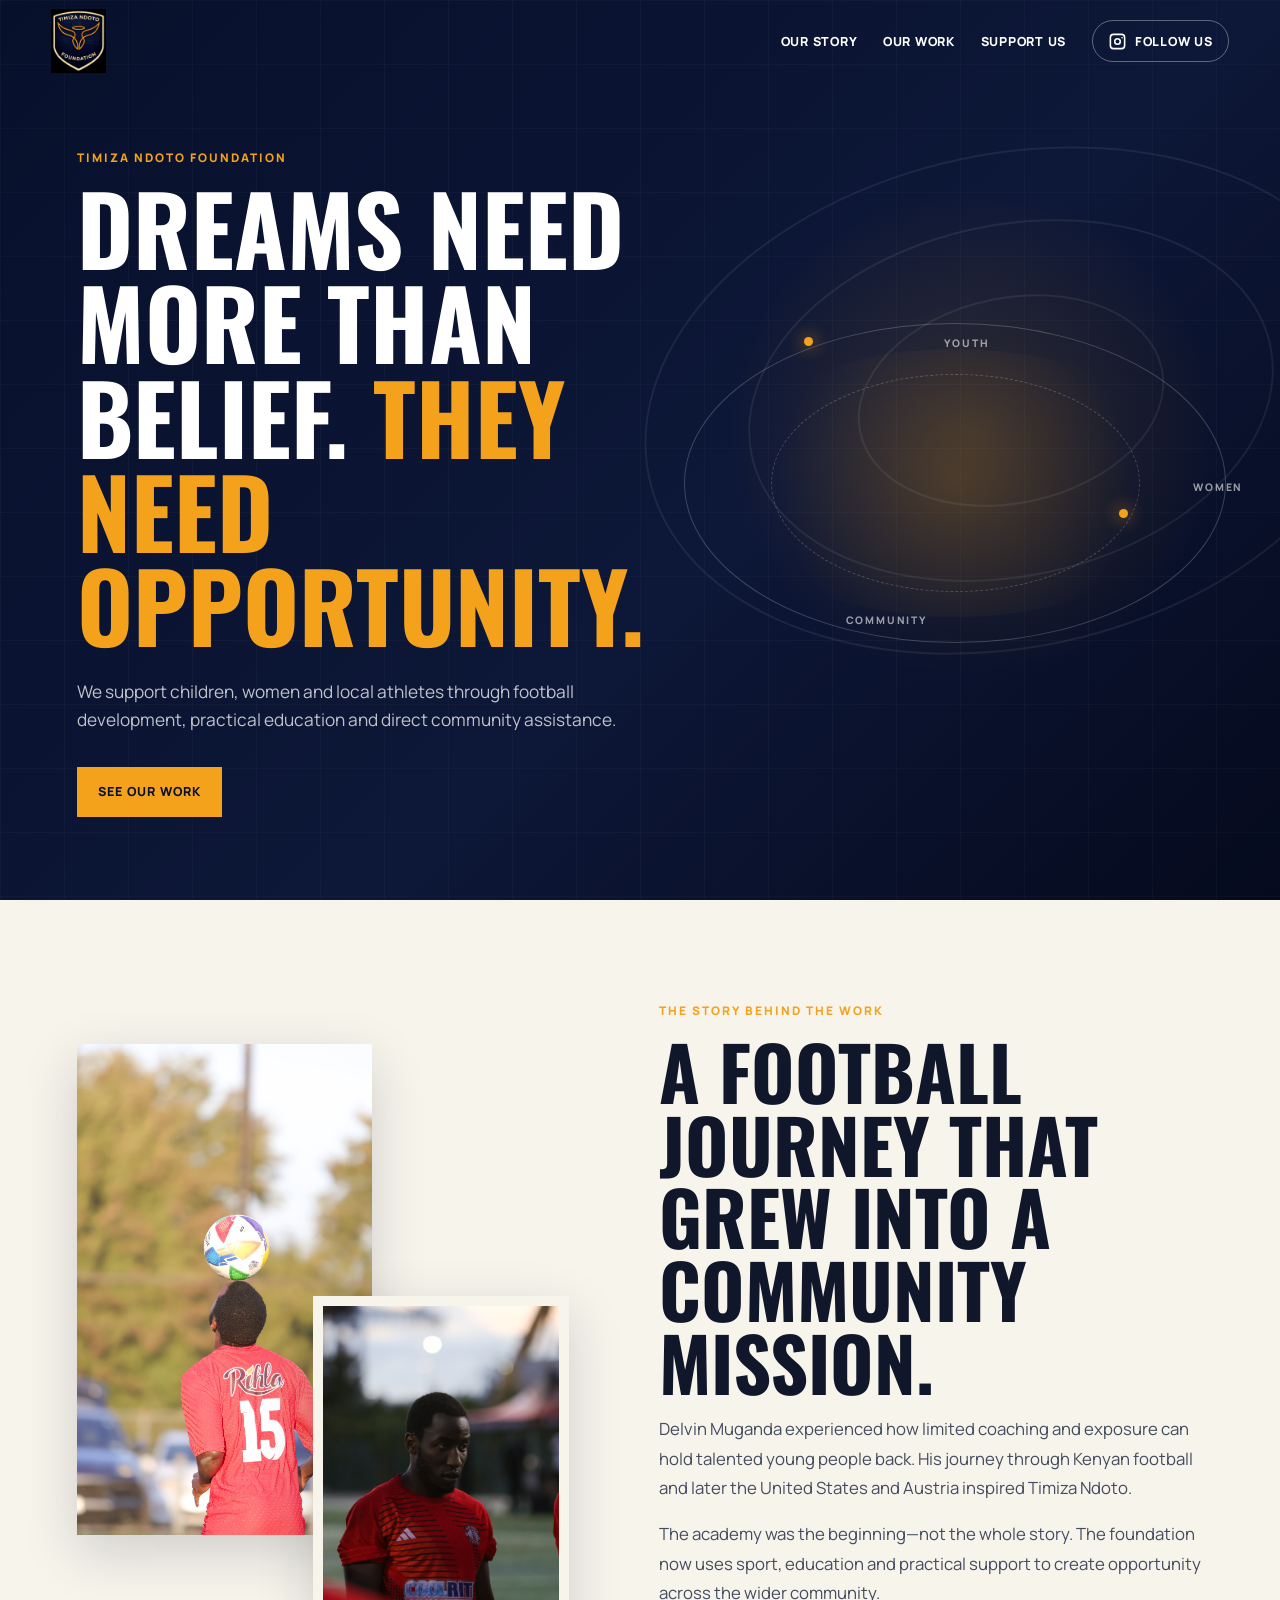
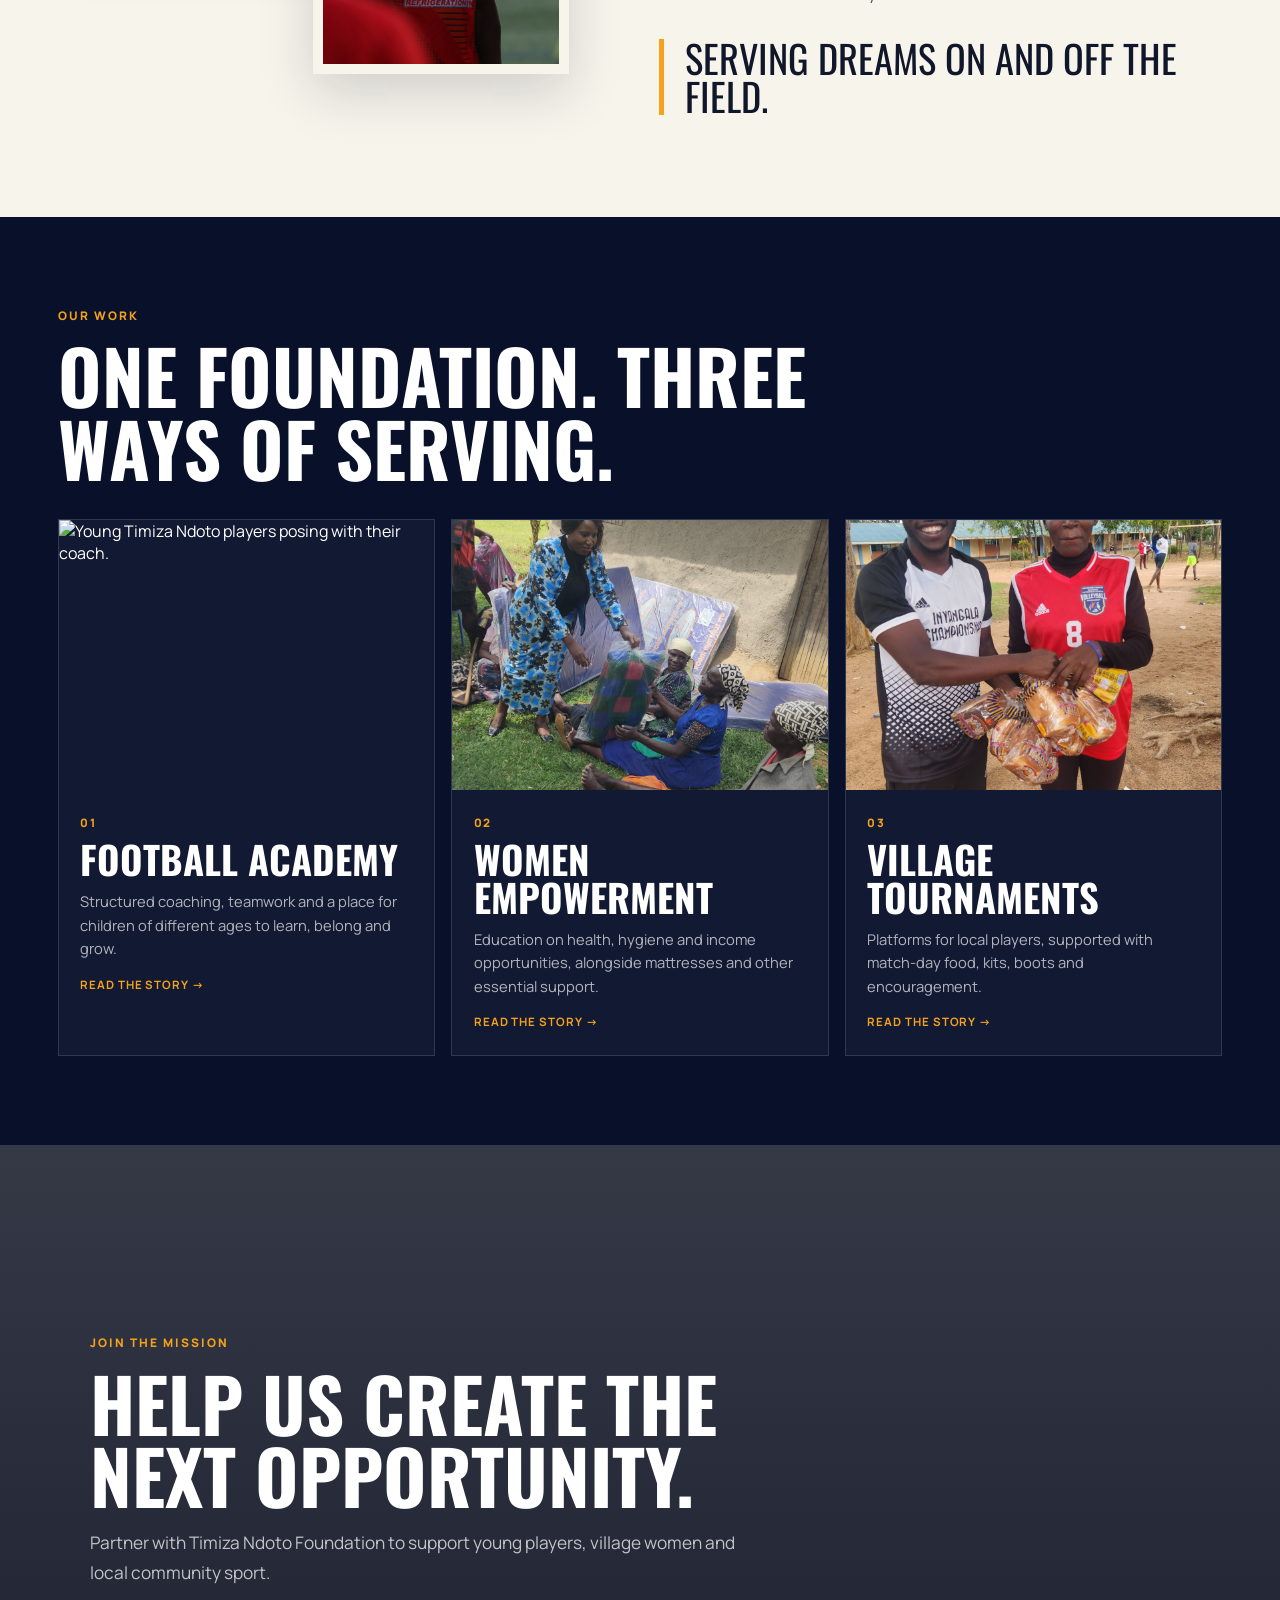
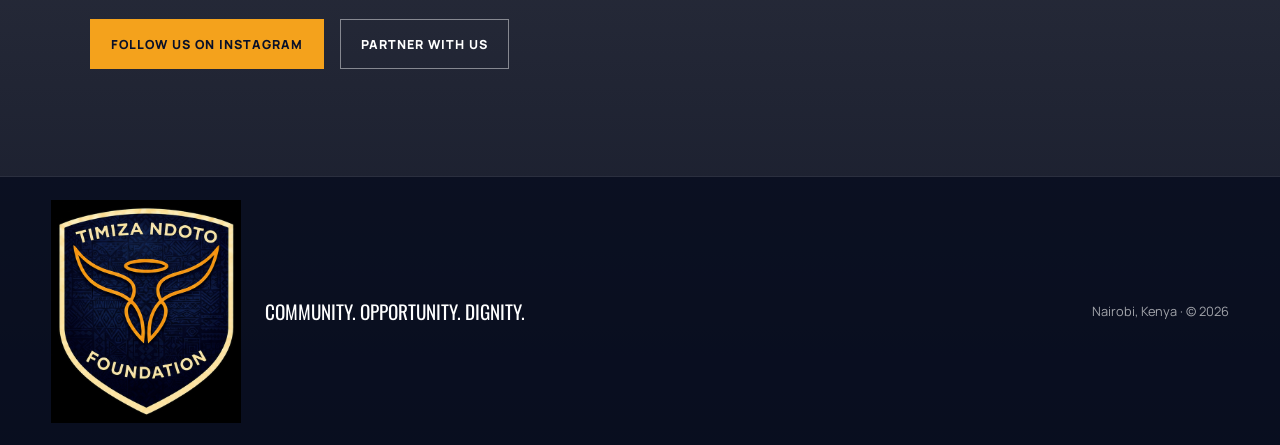
==== commit 8d1b42ba: "Add files via upload Added stories for each card" ====
--- a/index.html
+++ b/index.html
@@ -74,41 +74,41 @@
       </div>
 
       <div class="work-grid">
-        <article class="work-card reveal">
-          <div class="work-images">
+        <a class="work-card reveal" href="academy-story.html" aria-label="Read the Timiza Ndoto Academy story">
+          <div class="work-image">
             <img src="team-photo-1.jpg" alt="Young Timiza Ndoto players posing with their coach.">
-            <img src="team-photo-2.jpg" alt="Timiza Ndoto players warming up with their coaches.">
           </div>
           <div class="work-copy">
             <span>01</span>
             <h3>Football Academy</h3>
             <p>Structured coaching, teamwork and a place for children of different ages to learn, belong and grow.</p>
+            <b>Read the story →</b>
           </div>
-        </article>
+        </a>
 
-        <article class="work-card reveal">
-          <div class="work-images">
-            <img src="women-education.jpg" alt="Village women taking part in an educational meeting.">
+        <a class="work-card reveal" href="women-story.html" aria-label="Read the women empowerment story">
+          <div class="work-image">
             <img src="women-aid.jpg" alt="Women receiving mattresses and essential items.">
           </div>
           <div class="work-copy">
             <span>02</span>
             <h3>Women Empowerment</h3>
             <p>Education on health, hygiene and income opportunities, alongside mattresses and other essential support.</p>
+            <b>Read the story →</b>
           </div>
-        </article>
+        </a>
 
-        <article class="work-card reveal">
-          <div class="work-images">
+        <a class="work-card reveal" href="tournaments-story.html" aria-label="Read the village tournaments story">
+          <div class="work-image">
             <img src="handing-out-food.jpg" alt="A local player receiving bread during a village tournament.">
-            <img src="handing-out-kits.jpg" alt="Local teams receiving football kits and boots.">
           </div>
           <div class="work-copy">
             <span>03</span>
             <h3>Village Tournaments</h3>
             <p>Platforms for local players, supported with match-day food, kits, boots and encouragement.</p>
+            <b>Read the story →</b>
           </div>
-        </article>
+        </a>
       </div>
     </section>
 
--- a/styles.css
+++ b/styles.css
@@ -122,3 +122,132 @@
   *,*::before,*::after { animation-duration:.01ms !important; animation-iteration-count:1 !important; transition-duration:.01ms !important; }
   .reveal { opacity:1; transform:none; }
 }
+
+/* Clickable work cards */
+.work-card {
+  display: block;
+  color: inherit;
+  text-decoration: none;
+  overflow: hidden;
+  transition: transform .25s ease, border-color .25s ease, background .25s ease;
+}
+.work-card:hover,
+.work-card:focus-visible {
+  transform: translateY(-7px);
+  border-color: var(--gold);
+  background: rgba(255,255,255,.075);
+  outline: none;
+}
+.work-image {
+  height: 30vh;
+  min-height: 220px;
+  max-height: 350px;
+  overflow: hidden;
+}
+.work-image img {
+  width: 100%;
+  height: 100%;
+  object-fit: cover;
+  transition: transform .45s ease;
+}
+.work-card:hover .work-image img,
+.work-card:focus-visible .work-image img { transform: scale(1.035); }
+.work-copy b {
+  display: inline-block;
+  margin-top: 1rem;
+  color: var(--gold);
+  text-transform: uppercase;
+  letter-spacing: .08em;
+  font-size: .72rem;
+}
+
+/* Programme story pages */
+.story-page { background: var(--paper); }
+.story-page .site-header { background: rgba(8,16,42,.96); }
+.story-page .brand { text-decoration: none; }
+.story-nav-back {
+  display: inline-flex;
+  align-items: center;
+  gap: .5rem;
+  color: var(--white);
+  text-decoration: none;
+  text-transform: uppercase;
+  font-size: .78rem;
+  font-weight: 800;
+  letter-spacing: .07em;
+}
+.story-article {
+  padding: calc(var(--header-h) + 4.5rem) clamp(1.2rem,6vw,7rem) 5rem;
+}
+.story-article > * { width: min(100%, 1180px); margin-inline: auto; }
+.story-article-header {
+  display: grid;
+  grid-template-columns: .65fr 1.35fr;
+  gap: clamp(2rem,5vw,5rem);
+  align-items: end;
+  margin-bottom: 3rem;
+}
+.story-kicker { margin: 0 0 .8rem; color: var(--gold); font-size: .75rem; font-weight: 800; letter-spacing: .17em; text-transform: uppercase; }
+.story-article h1 {
+  margin: 0;
+  font-family: "Oswald", sans-serif;
+  font-size: clamp(3.5rem,7vw,7rem);
+  line-height: .95;
+  text-transform: uppercase;
+}
+.story-summary {
+  margin: 0;
+  color: #4a5265;
+  font-size: clamp(1.1rem,1.6vw,1.35rem);
+  line-height: 1.7;
+}
+.story-gallery {
+  display: grid;
+  grid-template-columns: 1.15fr .85fr;
+  gap: 1rem;
+  margin-bottom: 3rem;
+}
+.story-gallery figure { margin: 0; background: var(--white); }
+.story-gallery img { width: 100%; height: min(58vh, 620px); object-fit: cover; }
+.story-gallery figure:first-child img { object-position: center; }
+.story-gallery figcaption { padding: .85rem 1rem 1rem; color: #60687a; font-size: .88rem; }
+.story-body {
+  display: grid;
+  grid-template-columns: .7fr 1.3fr;
+  gap: clamp(2rem,5vw,5rem);
+  padding-top: 2rem;
+  border-top: 1px solid rgba(8,16,42,.14);
+}
+.story-body h2 {
+  margin: 0;
+  font-family: "Oswald", sans-serif;
+  font-size: clamp(2.3rem,4vw,4rem);
+  line-height: 1;
+  text-transform: uppercase;
+}
+.story-body-copy p { margin-top: 0; color: #454d5f; font-size: 1.05rem; line-height: 1.8; }
+.story-body-copy ul { margin: 1.4rem 0 0; padding-left: 1.2rem; color: #454d5f; }
+.story-body-copy li { margin-bottom: .65rem; }
+.story-page-footer {
+  display: flex;
+  align-items: center;
+  justify-content: space-between;
+  gap: 2rem;
+  margin-top: 4rem;
+  padding-top: 2rem;
+  border-top: 1px solid rgba(8,16,42,.14);
+}
+.story-page-footer img { width: 190px; }
+.story-page-footer a { color: var(--navy); font-weight: 800; text-transform: uppercase; text-decoration: none; letter-spacing: .06em; font-size: .78rem; }
+
+@media (max-width: 1000px) {
+  .work-image { height: 330px; }
+  .story-article-header, .story-body { grid-template-columns: 1fr; }
+}
+@media (max-width: 720px) {
+  .work-image { height: 280px; }
+  .story-article { padding: calc(var(--header-h) + 3rem) 1.15rem 4rem; }
+  .story-gallery { grid-template-columns: 1fr; }
+  .story-gallery img { height: auto; max-height: none; }
+  .story-page-footer { align-items: flex-start; flex-direction: column; }
+}
